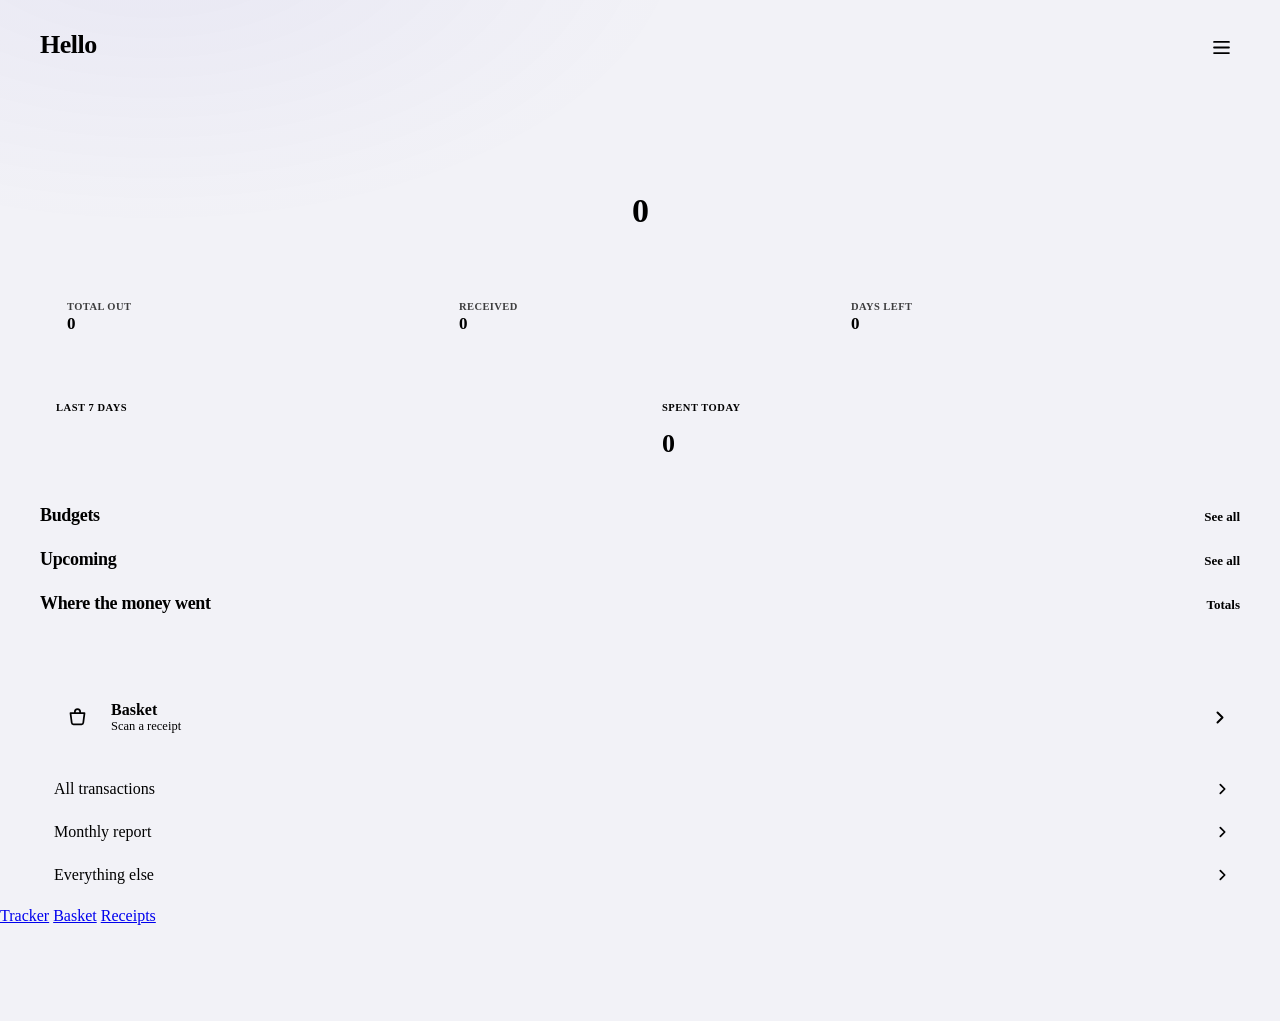
==== app/src/main/assets/index.html @ b27ae9b3 "Cash you were given, and a receipt's cash run that follows it "Cash I was given" on the Cash page: m" ====
<!doctype html>
<html lang="en" data-theme="dark">
<head>
<meta charset="utf-8">
<meta name="viewport" content="width=device-width, initial-scale=1">
<title>Budget Tracker</title>
<link rel="manifest" href="manifest.webmanifest">
<meta name="theme-color" content="#000000">
<meta name="mobile-web-app-capable" content="yes">
<link rel="apple-touch-icon" href="icons/icon-192.png">
<script>
  // Before anything paints: the stored theme and look, and a matching page
  // colour. Both, because minted's ground is mint rather than grey, and a
  // strip of the wrong one across the top is exactly what this prevents.
  try {
    var m = localStorage.getItem('budget-theme');
    if (m !== 'light' && m !== 'dark') {
      m = matchMedia('(prefers-color-scheme: dark)').matches ? 'dark' : 'light';
    }
    var k = localStorage.getItem('budget-look') === 'minted' ? 'minted' : '';
    document.documentElement.setAttribute('data-theme', m);
    if (k) document.documentElement.setAttribute('data-look', k);
    document.documentElement.style.background =
      k ? (m === 'dark' ? '#07130d' : '#e4f2e6') : (m === 'dark' ? '#000' : '#f2f2f7');
  } catch (e) {}
</script>
<link rel="stylesheet" href="css/theme.css">
<link rel="stylesheet" href="css/styles.css">
<script src="js/decal.js" defer></script>
</head>
<body>

<main>
  <section class="view" data-view="home">
    <div class="hello">
      <div>
        <p class="today" id="home-today"></p>
        <h1 id="home-greet">Hello</h1>
      </div>
      <button id="btn-menu" class="ghost themebtn" aria-haspopup="true" aria-expanded="false"
              aria-controls="menu" title="Settings and setup">
        <svg width="17" height="13" viewBox="0 0 18 14" fill="none" stroke="currentColor"
             stroke-width="2" stroke-linecap="round" aria-hidden="true">
          <path d="M1 1h16M1 7h16M1 13h16"/>
        </svg>
      </button>
    </div>

    <div id="menu-scrim" class="scrim" hidden></div>
    <nav id="menu" class="menu" hidden aria-label="Settings and setup">
      <button id="btn-theme" class="menurow" type="button">
        <span id="theme-label">Dark appearance</span>
        <span id="theme-icon" class="menu-icon">&#9680;</span>
      </button>
      <button id="btn-look" class="menurow" type="button">
        <span id="look-label">Minted look</span>
        <span class="menu-icon">&#9679;</span>
      </button>
      <hr>
      <button class="menurow" type="button" data-go="intake">Add transactions<svg class="navrow-go" width="7" height="12" viewBox="0 0 8 13" fill="none" stroke="currentColor" stroke-width="2" stroke-linecap="round" stroke-linejoin="round" aria-hidden="true"><path d="M1.5 1.5L6.5 6.5L1.5 11.5"/></svg></button>
      <button class="menurow" type="button" data-go="cats">Categories<svg class="navrow-go" width="7" height="12" viewBox="0 0 8 13" fill="none" stroke="currentColor" stroke-width="2" stroke-linecap="round" stroke-linejoin="round" aria-hidden="true"><path d="M1.5 1.5L6.5 6.5L1.5 11.5"/></svg></button>
      <button class="menurow" type="button" data-go="people">People &amp; name rules<svg class="navrow-go" width="7" height="12" viewBox="0 0 8 13" fill="none" stroke="currentColor" stroke-width="2" stroke-linecap="round" stroke-linejoin="round" aria-hidden="true"><path d="M1.5 1.5L6.5 6.5L1.5 11.5"/></svg></button>
      <button class="menurow" type="button" data-go="budget">Budget<svg class="navrow-go" width="7" height="12" viewBox="0 0 8 13" fill="none" stroke="currentColor" stroke-width="2" stroke-linecap="round" stroke-linejoin="round" aria-hidden="true"><path d="M1.5 1.5L6.5 6.5L1.5 11.5"/></svg></button>
      <button class="menurow" type="button" data-go="settings">Who you are<svg class="navrow-go" width="7" height="12" viewBox="0 0 8 13" fill="none" stroke="currentColor" stroke-width="2" stroke-linecap="round" stroke-linejoin="round" aria-hidden="true"><path d="M1.5 1.5L6.5 6.5L1.5 11.5"/></svg></button>
      <button class="menurow" type="button" data-go="data">Data &amp; sync<svg class="navrow-go" width="7" height="12" viewBox="0 0 8 13" fill="none" stroke="currentColor" stroke-width="2" stroke-linecap="round" stroke-linejoin="round" aria-hidden="true"><path d="M1.5 1.5L6.5 6.5L1.5 11.5"/></svg></button>
      <hr>
      <div id="update-box" class="menu-update" hidden>
        <p class="hint" id="update-msg"></p>
        <button id="btn-update" class="ghost">Check for updates</button>
        <button id="btn-install" class="primary" hidden>Install it</button>
      </div>
      <p class="menu-ver" id="menu-version"></p>
    </nav>

    <!-- Filled only when the app is holding transactions it is not reading. A
         screen of honest zeros is indistinguishable from a broken one. -->
    <div id="window-warning" class="warnbar"></div>

    <!-- Minted leads with what you HAVE. The budget is a target; this is a
         fact, and it was four scrolls down in a rail before. -->
    <section class="bal-top" id="bal-top" hidden></section>

    <!-- The one figure the app exists to answer, with what it is measured against
         underneath it. The arc is the same number again for people who read a
         shape faster than a total. -->
    <section class="gauge-card">
      <!-- Two ways of drawing the same cycle. The standard look puts the share
           spent on an arc; minted puts the category split on a ring with the
           same figure in the middle of it. One is shown at a time. -->
      <div class="gauge">
        <div class="gauge-ring" id="hero-ring"></div>
        <svg class="gauge-arc" viewBox="0 0 220 128" aria-hidden="true">
          <path class="gauge-track" d="M20 118 A 90 90 0 1 1 200 118" />
          <path class="gauge-fill" id="gauge-fill" d="M20 118 A 90 90 0 1 1 200 118" />
        </svg>
        <div class="gauge-mid">
          <b class="gauge-big" id="hero-left">0</b>
          <span class="gauge-of" id="hero-sub"></span>
        </div>
      </div>
      <!-- Minted only: the biggest slices said again in words, because a ring
           answers "how much of it" and a card answers "how much". -->
      <div class="hero-cats" id="hero-cats"></div>
      <p class="gauge-state" id="hero-state"></p>
      <div class="chips">
        <div class="chip chip-out"><span>Total out</span><b id="chip-spent">0</b></div>
        <div class="chip chip-in"><span>Received</span><b id="chip-in">0</b></div>
        <div class="chip chip-day"><span id="chip-days-label">Days left</span><b id="chip-days">0</b></div>
      </div>
      <p class="gauge-cycle" id="hero-cycle"></p>
      <div class="hero-bar" hidden><i id="hero-fill"></i></div>
    </section>

    <!-- What this month needs from you before its figures mean much: rows
         nobody has sorted, and a category so vague it is hiding a fifth of
         the money. Empty, it is not there. -->
    <section class="attend" id="home-attend" hidden></section>

    <section class="balances" id="balances"></section>

    <div class="duo">
      <div class="card duo-card">
        <h3>Last 7 days</h3>
        <div class="spark" id="spark7"></div>
      </div>
      <div class="card duo-card">
        <h3>Spent today</h3>
        <b class="duo-big" id="spent-today">0</b>
        <span class="hint" id="spent-today-note"></span>
      </div>
    </div>


    <section class="section" id="home-budgets-sec">
      <div class="section-head"><h2>Budgets</h2>
        <button class="link" type="button" data-go="budget">See all</button></div>
      <div id="home-budgets"></div>
    </section>

    <section class="section" id="home-upcoming-sec">
      <div class="section-head"><h2>Upcoming</h2>
        <button class="link" type="button" data-go="recurring">See all</button></div>
      <div id="home-upcoming"></div>
    </section>

    <section class="section">
      <div class="section-head"><h2>Where the money went</h2>
        <button class="link" type="button" data-go="totals">Totals</button></div>
      <div class="card">
        <div id="chart-ring" class="ring-card"></div>
        <p id="transfers-note" class="hint note"></p>
      </div>
    </section>

    <a class="basketrow" href="basket.html">
      <span class="bskt-icon" aria-hidden="true">
        <svg width="21" height="21" viewBox="0 0 24 24" fill="none" stroke="currentColor"
             stroke-width="2" stroke-linecap="round" stroke-linejoin="round">
          <path d="M4 7h16l-1.4 11a2 2 0 0 1-2 1.8H7.4a2 2 0 0 1-2-1.8z"/>
          <path d="M9 7V5.5a3 3 0 0 1 6 0V7"/>
        </svg>
      </span>
      <span class="bskt-text">
        <b>Basket</b>
        <em id="bskt-sub">Scan a receipt</em>
      </span>
      <span class="bskt-total num" id="bskt-total"></span>
      <svg class="bskt-go" width="8" height="13" viewBox="0 0 8 13" fill="none"
           stroke="currentColor" stroke-width="2" stroke-linecap="round"
           stroke-linejoin="round" aria-hidden="true"><path d="M1.5 1.5L6.5 6.5L1.5 11.5"/></svg>
    </a>

    <section class="rowgroup">
      <button class="navrow" type="button" data-go="txns"><span class="navrow-t">All transactions</span><span id="txn-badge" class="badge"></span><svg class="navrow-go" width="7" height="12" viewBox="0 0 8 13" fill="none" stroke="currentColor" stroke-width="2" stroke-linecap="round" stroke-linejoin="round" aria-hidden="true"><path d="M1.5 1.5L6.5 6.5L1.5 11.5"/></svg></button>
      <button class="navrow" type="button" data-go="month" id="month-card"><span class="navrow-t">Monthly report</span><span id="month-badge" class="badge"></span><svg class="navrow-go" width="7" height="12" viewBox="0 0 8 13" fill="none" stroke="currentColor" stroke-width="2" stroke-linecap="round" stroke-linejoin="round" aria-hidden="true"><path d="M1.5 1.5L6.5 6.5L1.5 11.5"/></svg></button>
      <button class="navrow" type="button" data-go="more"><span class="navrow-t">Everything else</span><svg class="navrow-go" width="7" height="12" viewBox="0 0 8 13" fill="none" stroke="currentColor" stroke-width="2" stroke-linecap="round" stroke-linejoin="round" aria-hidden="true"><path d="M1.5 1.5L6.5 6.5L1.5 11.5"/></svg></button>
    </section>
  </section>

  <section class="view" data-view="more" hidden>
    <header class="viewbar">
      <button class="back" type="button" aria-label="Back">
        <svg width="9" height="15" viewBox="0 0 8 13" fill="none" stroke="currentColor"
             stroke-width="2" stroke-linecap="round" stroke-linejoin="round"
             aria-hidden="true"><path d="M6.5 1.5L1.5 6.5L6.5 11.5"/></svg>
      </button>
      <h1>Everything else</h1>
    </header>
    <section class="rowgroup">
      <h3>Needs you</h3>
      <button class="navrow" type="button" data-go="triage" id="triage-card"><span class="navrow-t">Needs categorising</span><span id="triage-badge" class="badge"></span><svg class="navrow-go" width="7" height="12" viewBox="0 0 8 13" fill="none" stroke="currentColor" stroke-width="2" stroke-linecap="round" stroke-linejoin="round" aria-hidden="true"><path d="M1.5 1.5L6.5 6.5L1.5 11.5"/></svg></button>
      <button class="navrow" type="button" data-go="recon" id="recon-card"><span class="navrow-t">Account check</span><span id="recon-badge" class="badge"></span><svg class="navrow-go" width="7" height="12" viewBox="0 0 8 13" fill="none" stroke="currentColor" stroke-width="2" stroke-linecap="round" stroke-linejoin="round" aria-hidden="true"><path d="M1.5 1.5L6.5 6.5L1.5 11.5"/></svg></button>
    </section>
    <section class="rowgroup">
      <h3>This month</h3>
      <button class="navrow" type="button" data-go="month" id="month-card"><span class="navrow-t">Monthly report</span><span id="month-badge" class="badge"></span><svg class="navrow-go" width="7" height="12" viewBox="0 0 8 13" fill="none" stroke="currentColor" stroke-width="2" stroke-linecap="round" stroke-linejoin="round" aria-hidden="true"><path d="M1.5 1.5L6.5 6.5L1.5 11.5"/></svg></button>
      <button class="navrow" type="button" data-go="budget" id="budget-card"><span class="navrow-t">Budget</span><span id="budget-badge" class="badge"></span><svg class="navrow-go" width="7" height="12" viewBox="0 0 8 13" fill="none" stroke="currentColor" stroke-width="2" stroke-linecap="round" stroke-linejoin="round" aria-hidden="true"><path d="M1.5 1.5L6.5 6.5L1.5 11.5"/></svg></button>
      <button class="navrow" type="button" data-go="track" id="track-card"><span class="navrow-t">Track a budget line</span><span id="track-badge" class="badge"></span><svg class="navrow-go" width="7" height="12" viewBox="0 0 8 13" fill="none" stroke="currentColor" stroke-width="2" stroke-linecap="round" stroke-linejoin="round" aria-hidden="true"><path d="M1.5 1.5L6.5 6.5L1.5 11.5"/></svg></button>
    </section>
    <section class="rowgroup">
      <h3>Money</h3>
      <button class="navrow" type="button" data-go="cash"><span class="navrow-t">Cash</span><svg class="navrow-go" width="7" height="12" viewBox="0 0 8 13" fill="none" stroke="currentColor" stroke-width="2" stroke-linecap="round" stroke-linejoin="round" aria-hidden="true"><path d="M1.5 1.5L6.5 6.5L1.5 11.5"/></svg></button>
      <button class="navrow" type="button" data-go="debts" id="debts-card"><span class="navrow-t">What I owe</span><span id="debts-badge" class="badge"></span><svg class="navrow-go" width="7" height="12" viewBox="0 0 8 13" fill="none" stroke="currentColor" stroke-width="2" stroke-linecap="round" stroke-linejoin="round" aria-hidden="true"><path d="M1.5 1.5L6.5 6.5L1.5 11.5"/></svg></button>
      <button class="navrow" type="button" data-go="fuliza" id="fuliza-card"><span class="navrow-t">Fuliza &amp; borrowing</span><span id="fuliza-badge" class="badge"></span><svg class="navrow-go" width="7" height="12" viewBox="0 0 8 13" fill="none" stroke="currentColor" stroke-width="2" stroke-linecap="round" stroke-linejoin="round" aria-hidden="true"><path d="M1.5 1.5L6.5 6.5L1.5 11.5"/></svg></button>
      <button class="navrow" type="button" data-go="balance" id="balance-card"><span class="navrow-t">Balance over time</span><span id="balance-badge" class="badge"></span><svg class="navrow-go" width="7" height="12" viewBox="0 0 8 13" fill="none" stroke="currentColor" stroke-width="2" stroke-linecap="round" stroke-linejoin="round" aria-hidden="true"><path d="M1.5 1.5L6.5 6.5L1.5 11.5"/></svg></button>
      <button class="navrow" type="button" data-go="recurring" id="recurring-card"><span class="navrow-t">Recurring payments</span><span id="recurring-badge" class="badge"></span><svg class="navrow-go" width="7" height="12" viewBox="0 0 8 13" fill="none" stroke="currentColor" stroke-width="2" stroke-linecap="round" stroke-linejoin="round" aria-hidden="true"><path d="M1.5 1.5L6.5 6.5L1.5 11.5"/></svg></button>
      <button class="navrow" type="button" data-go="refunds" id="refunds-card"><span class="navrow-t">Refunds</span><span id="refunds-badge" class="badge"></span><svg class="navrow-go" width="7" height="12" viewBox="0 0 8 13" fill="none" stroke="currentColor" stroke-width="2" stroke-linecap="round" stroke-linejoin="round" aria-hidden="true"><path d="M1.5 1.5L6.5 6.5L1.5 11.5"/></svg></button>
      <button class="navrow" type="button" data-go="merchants"><span class="navrow-t">Biggest merchants</span><svg class="navrow-go" width="7" height="12" viewBox="0 0 8 13" fill="none" stroke="currentColor" stroke-width="2" stroke-linecap="round" stroke-linejoin="round" aria-hidden="true"><path d="M1.5 1.5L6.5 6.5L1.5 11.5"/></svg></button>
    </section>
    <section class="rowgroup">
      <h3>Records</h3>
      <button class="navrow" type="button" data-go="txns"><span class="navrow-t">All transactions</span><span id="txn-badge" class="badge"></span><svg class="navrow-go" width="7" height="12" viewBox="0 0 8 13" fill="none" stroke="currentColor" stroke-width="2" stroke-linecap="round" stroke-linejoin="round" aria-hidden="true"><path d="M1.5 1.5L6.5 6.5L1.5 11.5"/></svg></button>
      <button class="navrow" type="button" data-go="basket" id="basket-card"><span class="navrow-t">Shopping receipts</span><span id="basket-badge" class="badge"></span><svg class="navrow-go" width="7" height="12" viewBox="0 0 8 13" fill="none" stroke="currentColor" stroke-width="2" stroke-linecap="round" stroke-linejoin="round" aria-hidden="true"><path d="M1.5 1.5L6.5 6.5L1.5 11.5"/></svg></button>
    </section>
    <section class="rowgroup">
      <h3>Set up</h3>
      <button class="navrow" type="button" data-go="intake"><span class="navrow-t">Add transactions</span><svg class="navrow-go" width="7" height="12" viewBox="0 0 8 13" fill="none" stroke="currentColor" stroke-width="2" stroke-linecap="round" stroke-linejoin="round" aria-hidden="true"><path d="M1.5 1.5L6.5 6.5L1.5 11.5"/></svg></button>
      <button class="navrow" type="button" data-go="people"><span class="navrow-t">People &amp; name rules</span><span id="people-badge" class="badge"></span><svg class="navrow-go" width="7" height="12" viewBox="0 0 8 13" fill="none" stroke="currentColor" stroke-width="2" stroke-linecap="round" stroke-linejoin="round" aria-hidden="true"><path d="M1.5 1.5L6.5 6.5L1.5 11.5"/></svg></button>
      <button class="navrow" type="button" data-go="cats"><span class="navrow-t">Categories</span><svg class="navrow-go" width="7" height="12" viewBox="0 0 8 13" fill="none" stroke="currentColor" stroke-width="2" stroke-linecap="round" stroke-linejoin="round" aria-hidden="true"><path d="M1.5 1.5L6.5 6.5L1.5 11.5"/></svg></button>
      <button class="navrow" type="button" data-go="settings" id="settings-card"><span class="navrow-t">Who you are</span><span id="settings-badge" class="badge"></span><svg class="navrow-go" width="7" height="12" viewBox="0 0 8 13" fill="none" stroke="currentColor" stroke-width="2" stroke-linecap="round" stroke-linejoin="round" aria-hidden="true"><path d="M1.5 1.5L6.5 6.5L1.5 11.5"/></svg></button>
      <button class="navrow" type="button" data-go="data"><span class="navrow-t">Data &amp; sync</span><span id="data-badge" class="badge"></span><svg class="navrow-go" width="7" height="12" viewBox="0 0 8 13" fill="none" stroke="currentColor" stroke-width="2" stroke-linecap="round" stroke-linejoin="round" aria-hidden="true"><path d="M1.5 1.5L6.5 6.5L1.5 11.5"/></svg></button>
    </section>
  </section>

  <section class="view" data-view="totals" hidden>
    <header class="viewbar">
      <button class="back" type="button" aria-label="Back">
        <svg width="9" height="15" viewBox="0 0 8 13" fill="none" stroke="currentColor"
             stroke-width="2" stroke-linecap="round" stroke-linejoin="round"
             aria-hidden="true"><path d="M6.5 1.5L1.5 6.5L6.5 11.5"/></svg>
      </button>
      <h1>Totals</h1>
    </header>
    <div class="rangerow">
      <label class="hint" for="range">Showing</label>
      <select id="range" aria-label="Time range">
        <option value="all">Everything the app is reading</option>
        <option value="7">Last 7 days</option>
        <option value="30">Last 30 days</option>
        <option value="90">Last 90 days</option>
      </select>
    </div>
    <section class="kpis">
      <div class="kpi lead">
        <span class="kpi-label">Spent</span>
        <span class="kpi-value" id="kpi-spend">0</span>
        <span class="kpi-note">goods, services &amp; fees</span>
      </div>
      <div class="kpi">
        <span class="kpi-label">Received</span>
        <span class="kpi-value" id="kpi-income">0</span>
      </div>
      <div class="kpi">
        <span class="kpi-label">Net</span>
        <span class="kpi-value" id="kpi-net">0</span>
        <span class="kpi-note">received &minus; spent</span>
      </div>
      <div class="kpi">
        <span class="kpi-label">M-PESA fees</span>
        <span class="kpi-value" id="kpi-fees">0</span>
      </div>
      <div class="kpi">
        <span class="kpi-label">Moved / repaid</span>
        <span class="kpi-value" id="kpi-transfers">0</span>
        <span class="kpi-note">not counted as spending</span>
      </div>
      <div class="kpi">
        <span class="kpi-label">Transactions</span>
        <span class="kpi-value" id="kpi-count">0</span>
      </div>
    </section>
    <div class="card">
      <h2>Every category</h2>
      <div id="chart-categories" class="bars" role="list"></div>
    </div>
    <div class="card">
      <h2>Spending over time</h2>
      <div id="chart-trend" class="trend"></div>
    </div>
  </section>

  <section class="view" data-view="triage" hidden>
    <header class="viewbar">
      <button class="back" type="button" aria-label="Back">
        <svg width="9" height="15" viewBox="0 0 8 13" fill="none" stroke="currentColor"
             stroke-width="2" stroke-linecap="round" stroke-linejoin="round"
             aria-hidden="true"><path d="M6.5 1.5L1.5 6.5L6.5 11.5"/></svg>
      </button>
      <h1>Needs categorising</h1>
    </header>
    <div class="card">
<p class="hint">Nothing is guessed here — these are names the app has no rule for, biggest first. Pick a category and it becomes a permanent rule for that name, applied to every past and future transaction. Work down from the top; the first few are usually most of the money.</p>
    <div id="triage"></div>
    </div>
  </section>

  <section class="view" data-view="recon" hidden>
    <header class="viewbar">
      <button class="back" type="button" aria-label="Back">
        <svg width="9" height="15" viewBox="0 0 8 13" fill="none" stroke="currentColor"
             stroke-width="2" stroke-linecap="round" stroke-linejoin="round"
             aria-hidden="true"><path d="M6.5 1.5L1.5 6.5L6.5 11.5"/></svg>
      </button>
      <h1>Account check — is the same money counted twice?</h1>
    </header>
    <div class="card">
<p class="hint">Money moving between your bank and M-PESA appears in both statements. Each pair below was matched, so it is counted once, not twice.</p>
    <div id="recon"></div>
    </div>
  </section>

  <section class="view" data-view="month" hidden>
    <header class="viewbar">
      <button class="back" type="button" aria-label="Back">
        <svg width="9" height="15" viewBox="0 0 8 13" fill="none" stroke="currentColor"
             stroke-width="2" stroke-linecap="round" stroke-linejoin="round"
             aria-hidden="true"><path d="M6.5 1.5L1.5 6.5L6.5 11.5"/></svg>
      </button>
      <h1>Monthly report</h1>
    </header>
    <div class="card">
<div class="month-pick">
      <label class="hint" for="month-sel">Month</label>
      <select id="month-sel" aria-label="Month to report on"></select>
      <span id="month-vs" class="hint"></span>
    </div>
    <div id="month-report"></div>
    <div class="row"><button id="btn-export-month" class="ghost">Export this month (CSV)</button><button id="btn-print" class="ghost">Printable report</button></div>
    </div>
  </section>

  <section class="view" data-view="budget" hidden>
    <header class="viewbar">
      <button class="back" type="button" aria-label="Back">
        <svg width="9" height="15" viewBox="0 0 8 13" fill="none" stroke="currentColor"
             stroke-width="2" stroke-linecap="round" stroke-linejoin="round"
             aria-hidden="true"><path d="M6.5 1.5L1.5 6.5L6.5 11.5"/></svg>
      </button>
      <h1>Budget</h1>
    </header>
    <div class="card">
<p class="hint">From your wealth tracker, against the month selected above. Edit any figure. Categories a budget doesn't claim are counted separately — a budget you meet by not knowing where money went isn't worth much.</p>
    <div id="budget"></div>
    </div>
  </section>

  <section class="view" data-view="track" hidden>
    <header class="viewbar">
      <button class="back" type="button" aria-label="Back">
        <svg width="9" height="15" viewBox="0 0 8 13" fill="none" stroke="currentColor"
             stroke-width="2" stroke-linecap="round" stroke-linejoin="round"
             aria-hidden="true"><path d="M6.5 1.5L1.5 6.5L6.5 11.5"/></svg>
      </button>
      <h1>Track a budget line</h1>
    </header>
    <div class="card">
<p class="hint">One line, every month — so you can see whether groceries are creeping up rather than only how last month compared with the one before. Counts the same way the budget does: splits land on each category, and a payment you assigned to another month counts there.</p>
    <div class="month-pick">
      <label class="hint" for="track-sel">Show</label>
      <select id="track-sel" aria-label="Budget line or category to track"></select>
    </div>
    <div id="track"></div>
    </div>
  </section>

  <section class="view" data-view="debts" hidden>
    <header class="viewbar">
      <button class="back" type="button" aria-label="Back">
        <svg width="9" height="15" viewBox="0 0 8 13" fill="none" stroke="currentColor"
             stroke-width="2" stroke-linecap="round" stroke-linejoin="round"
             aria-hidden="true"><path d="M6.5 1.5L1.5 6.5L6.5 11.5"/></svg>
      </button>
      <h1>What I owe</h1>
    </header>
    <div class="card">
<p class="hint">Balances from your wealth tracker, kept current from the imported statements. <strong>Revolving</strong> lines (Zenka, M-Shwari, KCB) can go up as well as down — repaying isn't the same as clearing. Items nothing can match are marked; record those payments by hand.</p>
    <div id="debts"></div>
    </div>

    <div class="card">
      <h2>What repaying has cost</h2>
      <p class="hint">Loan money is a transfer, not spending — so none of this is in the figure on
        the home screen. It is still the money going out, and this is where to see it.</p>
      <div id="loan-activity"></div>
    </div>
  </section>

  <section class="view" data-view="fuliza" hidden>
    <header class="viewbar">
      <button class="back" type="button" aria-label="Back">
        <svg width="9" height="15" viewBox="0 0 8 13" fill="none" stroke="currentColor"
             stroke-width="2" stroke-linecap="round" stroke-linejoin="round"
             aria-hidden="true"><path d="M6.5 1.5L1.5 6.5L6.5 11.5"/></svg>
      </button>
      <h1>Fuliza &amp; borrowing</h1>
    </header>
    <div class="card">
<div id="fuliza"></div>
    </div>
  </section>

  <section class="view" data-view="balance" hidden>
    <header class="viewbar">
      <button class="back" type="button" aria-label="Back">
        <svg width="9" height="15" viewBox="0 0 8 13" fill="none" stroke="currentColor"
             stroke-width="2" stroke-linecap="round" stroke-linejoin="round"
             aria-hidden="true"><path d="M6.5 1.5L1.5 6.5L6.5 11.5"/></svg>
      </button>
      <h1>Balance over time</h1>
    </header>
    <div class="card">
<div class="month-pick">
      <select id="bal-acct" aria-label="Account"></select>
      <span class="hint">Closing balance each day, straight from the statements.</span>
    </div>
    <div id="chart-balance" class="trend"></div>
    </div>
  </section>

  <section class="view" data-view="recurring" hidden>
    <header class="viewbar">
      <button class="back" type="button" aria-label="Back">
        <svg width="9" height="15" viewBox="0 0 8 13" fill="none" stroke="currentColor"
             stroke-width="2" stroke-linecap="round" stroke-linejoin="round"
             aria-hidden="true"><path d="M6.5 1.5L1.5 6.5L6.5 11.5"/></svg>
      </button>
      <h1>Recurring payments</h1>
    </header>
    <div class="card">
<p class="hint">Payments that repeat on a schedule — what you're committed to before deciding anything. Also where forgotten spending hides.</p>
    <div id="recurring"></div>
    </div>
  </section>

  <section class="view" data-view="refunds" hidden>
    <header class="viewbar">
      <button class="back" type="button" aria-label="Back">
        <svg width="9" height="15" viewBox="0 0 8 13" fill="none" stroke="currentColor"
             stroke-width="2" stroke-linecap="round" stroke-linejoin="round"
             aria-hidden="true"><path d="M6.5 1.5L1.5 6.5L6.5 11.5"/></svg>
      </button>
      <h1>Refunds</h1>
    </header>
    <div class="card">
<p class="hint">Money coming back. Point a refund at the payment it repays and it reduces <em>that</em> cost instead of counting as income — 3,000 paid and 2,500 returned cost you 500, and that's the only figure that's true.</p>
    <div id="refunds"></div>
    </div>
  </section>

  <section class="view" data-view="merchants" hidden>
    <header class="viewbar">
      <button class="back" type="button" aria-label="Back">
        <svg width="9" height="15" viewBox="0 0 8 13" fill="none" stroke="currentColor"
             stroke-width="2" stroke-linecap="round" stroke-linejoin="round"
             aria-hidden="true"><path d="M6.5 1.5L1.5 6.5L6.5 11.5"/></svg>
      </button>
      <h1>Biggest merchants</h1>
    </header>
    <div class="card">
<div id="table-merchants"></div>
    </div>
  </section>

  <!-- Cash. The money that leaves the wallet and stops being traceable, which
       until now was a single lump per withdrawal with nothing said about it. -->
  <!-- One searchable list for every category dropdown. A phone's own picker is
       thirty rows of scrolling with no way to type, on the control used most. -->
  <div id="catpick" class="modal-overlay" hidden>
    <div class="modal catpick" role="dialog" aria-modal="true" aria-label="Choose a category">
      <input type="search" id="catpick-search" class="pick-search" placeholder="Type to find a category…"
             autocomplete="off" aria-label="Search categories">
      <div class="pick-list" id="catpick-list"></div>
      <button type="button" class="ghost pick-close" id="catpick-close">Close</button>
    </div>
  </div>

  <section class="view" data-view="cash" hidden>
    <header class="viewbar">
      <button class="back" type="button" aria-label="Back">
        <svg width="9" height="15" viewBox="0 0 8 13" fill="none" stroke="currentColor"
             stroke-width="2" stroke-linecap="round" stroke-linejoin="round"
             aria-hidden="true"><path d="M6.5 1.5L1.5 6.5L6.5 11.5"/></svg>
      </button>
      <h1>Cash</h1>
    </header>

    <section class="card cash-hero">
      <p class="cash-lede">Should be in your pocket</p>
      <p class="cash-big" id="cash-pocket">0</p>
      <p class="cash-since" id="cash-since"></p>
    </section>

    <div class="cash-acts">
      <button class="primary" type="button" id="btn-cash-add">Add spending</button>
      <button class="ghost" type="button" id="btn-cash-count">Count it</button>
    </div>
    <button class="link cash-given-link" type="button" id="btn-cash-given">+ Cash I was given</button>

    <!-- Cash that came into your hand without leaving an account: a gift,
         change, a refund in notes. It joins the pocket like a withdrawal, so
         a receipt paid out of it is covered instead of counting toward
         nothing. Not income - nothing here touches a total. -->
    <section class="card" id="cash-given" hidden>
      <h3>Cash you were given</h3>
      <p class="hint">Money that reached your hand without leaving any account the app reads.
        It goes into the pocket from the day you got it, and nowhere else.</p>
      <div class="cash-countrow">
        <input type="number" id="cash-given-amt" inputmode="numeric" min="0" step="1" placeholder="0">
        <input type="date" id="cash-given-date" aria-label="Date">
      </div>
      <div class="cash-countrow">
        <input type="text" id="cash-given-note" placeholder="from whom, or what for" autocomplete="off">
        <button class="primary" type="button" id="btn-cash-given-save">Save</button>
      </div>
    </section>
    <div id="cash-gifts"></div>

    <section class="card" id="cash-count" hidden>
      <h3>How much is actually there?</h3>
      <p class="hint">Count your wallet. Anything missing was spent in cash without
        being recorded, so it goes down as spending you have not named. Anything extra
        is cash from somewhere this app never saw.</p>
      <div class="cash-countrow">
        <input type="number" id="cash-counted" inputmode="numeric" min="0" step="1" placeholder="0">
        <button class="primary" type="button" id="btn-cash-counted">Save</button>
      </div>
      <p class="hint" id="cash-count-says"></p>
    </section>

    <p class="hint" id="cash-lapsed" hidden></p>
    <p class="hint" id="cash-unmatched" hidden></p>

    <h3 class="cash-sec">What the cash went on</h3>
    <div id="cash-runs"></div>
  </section>

  <!-- The pad. Amount first, then tap what it was: four taps for 100 of kale,
       and it stays open for the next one. A market run is one sitting. -->
  <section class="view" data-view="pad" hidden>
    <header class="viewbar">
      <button class="back" type="button" aria-label="Back">
        <svg width="9" height="15" viewBox="0 0 8 13" fill="none" stroke="currentColor"
             stroke-width="2" stroke-linecap="round" stroke-linejoin="round"
             aria-hidden="true"><path d="M6.5 1.5L1.5 6.5L6.5 11.5"/></svg>
      </button>
      <h1 id="pad-title">Cash spending</h1>
    </header>

    <div class="padwrap">
      <div class="padlist" id="pad-list"></div>

      <div class="padfoot">
        <div class="padrow">
          <select id="pad-cat" aria-label="Category"></select>
          <input type="date" id="pad-date" aria-label="Date">
        </div>

        <div class="padamt"><span>KSh</span><b id="pad-amount">0</b></div>

        <div class="padchips" id="pad-chips"></div>

        <div class="padrow">
          <input type="text" id="pad-name" placeholder="or type what it was" autocomplete="off">
          <button class="ghost" type="button" id="pad-add">Add</button>
        </div>

        <div class="padkeys" id="pad-keys">
          <button type="button" data-k="1">1</button>
          <button type="button" data-k="2">2</button>
          <button type="button" data-k="3">3</button>
          <button type="button" data-k="4">4</button>
          <button type="button" data-k="5">5</button>
          <button type="button" data-k="6">6</button>
          <button type="button" data-k="7">7</button>
          <button type="button" data-k="8">8</button>
          <button type="button" data-k="9">9</button>
          <button type="button" data-k="del">&#9003;</button>
          <button type="button" data-k="0">0</button>
          <button type="button" data-k="00">00</button>
        </div>

        <button class="primary padsave" type="button" id="pad-save">Done</button>
      </div>
    </div>
  </section>

  <section class="view" data-view="txns" hidden>
    <header class="viewbar">
      <button class="back" type="button" aria-label="Back">
        <svg width="9" height="15" viewBox="0 0 8 13" fill="none" stroke="currentColor"
             stroke-width="2" stroke-linecap="round" stroke-linejoin="round"
             aria-hidden="true"><path d="M6.5 1.5L1.5 6.5L6.5 11.5"/></svg>
      </button>
      <h1>All transactions</h1>
    </header>
    <div class="card">
<p class="hint">Change a category and the app remembers that merchant from then on. Click a column heading to sort.</p>
    <div class="filters">
      <input id="search" type="search" placeholder="Search name, merchant or receipt…" aria-label="Search transactions">
      <select id="cat-filter" aria-label="Filter by category"><option value="all">All categories</option></select>
      <select id="dir-filter" aria-label="Filter by direction">
        <option value="all">In &amp; out</option>
        <option value="Out">Out only</option>
        <option value="In">In only</option>
      </select>
      <select id="acct-filter" aria-label="Filter by account"><option value="all">All accounts</option></select>
      <span id="filter-count" class="hint"></span>
    </div>
    <div id="txn-nudge" class="nudge" hidden></div>
    <div id="drill-chip" class="drill-chip" hidden></div>
    <div id="table-txns" class="scroll"></div>
    </div>
  </section>

  <section class="view" data-view="basket" hidden>
    <header class="viewbar">
      <button class="back" type="button" aria-label="Back">
        <svg width="9" height="15" viewBox="0 0 8 13" fill="none" stroke="currentColor"
             stroke-width="2" stroke-linecap="round" stroke-linejoin="round"
             aria-hidden="true"><path d="M6.5 1.5L1.5 6.5L6.5 11.5"/></svg>
      </button>
      <h1>Shopping receipts</h1>
    </header>
    <div class="card">
<p class="hint">A statement line says what went to the supermarket. It cannot say what that bought. Receipts scanned in <a href="basket.html">Basket</a> appear here by themselves, each matched to the payment that settled it &mdash; so a grocery total becomes a list you can search. The box below is for a list copied from another device.</p>
    <textarea id="basket-paste" rows="2" placeholder="Paste from Basket Budget here"></textarea>
    <div class="row">
      <button id="basket-import" type="button">Import receipts</button>
      <span id="basket-note" class="hint"></span>
    </div>
    <label class="hint" for="basket-search">What have I paid for this?</label>
    <input id="basket-search" type="search" placeholder="e.g. flour, milk, soap">
    <div id="basket-search-out"></div>
    <div id="basket"></div>
    </div>
  </section>

  <section class="view" data-view="intake" hidden>
    <header class="viewbar">
      <button class="back" type="button" aria-label="Back">
        <svg width="9" height="15" viewBox="0 0 8 13" fill="none" stroke="currentColor"
             stroke-width="2" stroke-linecap="round" stroke-linejoin="round"
             aria-hidden="true"><path d="M6.5 1.5L1.5 6.5L6.5 11.5"/></svg>
      </button>
      <h1>Add transactions</h1>
    </header>
    <div class="card">
<div class="intake">
    <div class="intake-col" id="sms-col" hidden>
      <h3>Read this phone's messages</h3>
      <p class="hint">M-PESA's own messages, straight from the inbox &mdash; no statement, no
        copying. The text is read on the phone and stored here; nothing is sent anywhere.</p>
      <div class="row">
        <button id="btn-sms" class="primary">Read new messages</button>
        <button id="btn-sms-all" class="ghost">Read everything</button>
      </div>
      <span id="sms-note" class="hint"></span>
    </div>

    <div class="intake-col">
      <h3>Paste M-PESA messages</h3>
      <p class="hint">One or many, run together is fine. Duplicates are ignored automatically.</p>
      <textarea id="sms-input" rows="4" placeholder="UFT8N9M0TA Confirmed. Ksh257.00 sent to MOJA EXPRESSWAY CO. LTD for account TCSYHGZ5Z7GXMGT9 on 29/6/26 at 3:35 PM. New M-PESA balance is Ksh6,333.46. Transaction cost, Ksh5.00."></textarea>
      <button id="btn-add" class="primary">Add transactions</button>
      <span class="hint kbd">or Ctrl+Enter</span>
    </div>

    <div class="intake-col">
      <h3>Import a statement</h3>
      <p class="hint">M-PESA or bank — the format is detected automatically. Each has its own password, and it stays in this page.</p>
      <input id="pdf-password" type="password" placeholder="Statement password" autocomplete="off">
      <label class="filebtn">
        <input id="pdf-file" type="file" accept="application/pdf" hidden>
        <span>Choose statement PDF…</span>
      </label>
    </div>
    </div>

    <!-- Here, not on the home screen: this is where every read, paste and
         import is started, and each of them says "see below". -->
    <div id="unparsed" class="unparsed"></div>
    </div>
  </section>

  <section class="view" data-view="people" hidden>
    <header class="viewbar">
      <button class="back" type="button" aria-label="Back">
        <svg width="9" height="15" viewBox="0 0 8 13" fill="none" stroke="currentColor"
             stroke-width="2" stroke-linecap="round" stroke-linejoin="round"
             aria-hidden="true"><path d="M6.5 1.5L1.5 6.5L6.5 11.5"/></svg>
      </button>
      <h1>People &amp; name rules</h1>
    </header>
    <div class="card">
<p class="hint">Type a name and pick where it belongs — every transaction containing that name follows, past and future. Use a surname or first name; M-PESA writes the same person's number differently in an SMS and a statement, but the name stays put. Tag someone <strong>Money Lent</strong> to see what they still owe you.</p>
      <div class="namerule-add">
        <input id="nr-name" type="text" placeholder="e.g. frank" aria-label="Name to match">
        <select id="nr-cat" aria-label="Category for this name"></select>
        <button id="nr-add" class="primary">Add rule</button>
      </div>
      <p id="nr-preview" class="hint"></p>
      <div id="nr-list"></div>
    </div>
  </section>

  <section class="view" data-view="cats" hidden>
    <header class="viewbar">
      <button class="back" type="button" aria-label="Back">
        <svg width="9" height="15" viewBox="0 0 8 13" fill="none" stroke="currentColor"
             stroke-width="2" stroke-linecap="round" stroke-linejoin="round"
             aria-hidden="true"><path d="M6.5 1.5L1.5 6.5L6.5 11.5"/></svg>
      </button>
      <h1>Categories</h1>
    </header>
    <div class="card">
<p class="hint">Add your own — Gas, Pets, School fees, whatever you track. They appear in every dropdown straight away.</p>
      <div class="namerule-add">
        <input id="cat-name" type="text" placeholder="e.g. Gas" aria-label="New category name">
        <select id="cat-class" aria-label="How it counts">
          <option value="spending">Counts as spending</option>
          <option value="transfer">Moved, not spent</option>
          <option value="income">Money in</option>
          <option value="fee">A fee</option>
        </select>
        <button id="cat-add" class="primary">Add</button>
      </div>
      <div id="cat-list"></div>
    </div>
  </section>

  <section class="view" data-view="settings" hidden>
    <header class="viewbar">
      <button class="back" type="button" aria-label="Back">
        <svg width="9" height="15" viewBox="0 0 8 13" fill="none" stroke="currentColor"
             stroke-width="2" stroke-linecap="round" stroke-linejoin="round"
             aria-hidden="true"><path d="M6.5 1.5L1.5 6.5L6.5 11.5"/></svg>
      </button>
      <h1>Settings — who you are</h1>
    </header>
    <div class="card">
<p class="hint">Your own numbers, kept in this browser and never in the app's code. The app needs them to tell a top-up to <em>your own</em> wallet apart from a payment to someone else — without them, money moving between your accounts gets counted twice.</p>
      <div class="set-grid">
        <label class="set-row">
          <span>What the app should call you</span>
          <input id="set-name" type="text" placeholder="your first name" autocomplete="off">
          <em class="hint">Only for the greeting on the home screen. Stays in this browser.</em>
        </label>
        <label class="set-row">
          <span>Your M-PESA number(s)</span>
          <input id="set-phones" type="text" placeholder="07xxxxxxxx" autocomplete="off">
          <em class="hint">Comma-separated. 07… or 2547… both fine.</em>
        </label>
        <label class="set-row">
          <span>Your bank account number(s)</span>
          <input id="set-accounts" type="text" placeholder="account numbers, comma-separated" autocomplete="off">
          <em class="hint">As they appear on your statements.</em>
        </label>
        <label class="set-row">
          <span>Small sends to people are groceries up to</span>
          <input id="set-limit" type="number" min="0" step="50">
          <em class="hint">Above this, unknown names are left for you to categorise.</em>
        </label>
      </div>

      <h3 class="debt-group">People you know</h3>
      <p class="hint">A full number here also names them in bank rows, which only ever show digits.</p>
      <div class="namerule-add">
        <input id="ppl-name" type="text" placeholder="Their name">
        <input id="ppl-num" type="text" placeholder="254…">
        <select id="ppl-cat" aria-label="Category"></select>
        <button id="ppl-add" class="primary">Add</button>
      </div>
      <div id="ppl-list"></div>
    </div>
  </section>

  <section class="view" data-view="data" hidden>
    <header class="viewbar">
      <button class="back" type="button" aria-label="Back">
        <svg width="9" height="15" viewBox="0 0 8 13" fill="none" stroke="currentColor"
             stroke-width="2" stroke-linecap="round" stroke-linejoin="round"
             aria-hidden="true"><path d="M6.5 1.5L1.5 6.5L6.5 11.5"/></svg>
      </button>
      <h1>Data &amp; sync</h1>
    </header>
    <div class="card">
<p class="hint">Everything lives in this browser's storage — this device only. Clearing browser data wipes it, so back up now and then.</p>

      <h3 class="debt-group">How far back to read</h3>
      <p class="hint">Nothing is deleted &mdash; every message stays on file. This is how much of it
        the screens load, and a phone re-reading four years of M-PESA every time a figure
        changes is what made the app slow. A fixed date stays where you put it; a rolling
        window walks forward and drops the far end as it goes.</p>
      <select id="set-window" aria-label="How far back to read">
        <option value="from:2026-06-01">Since June 2026, and everything after</option>
        <option value="3">A rolling 3 months</option>
        <option value="5">A rolling 5 months</option>
        <option value="12">A rolling 12 months</option>
        <option value="24">A rolling 2 years</option>
        <option value="0">Everything on file</option>
      </select>
      <p class="hint" id="window-note"></p>
      <p class="hint" id="date-census"></p>
      <div class="row" id="undated-row" hidden>
        <button id="btn-drop-undated" class="ghost">Remove the undated ones</button>
      </div>

      <h3 class="debt-group">Moving between phone and laptop</h3>
      <p class="hint">Send a backup from one device and restore it on the other. Everything is keyed by M-PESA receipt, so importing can't double-count and re-importing the same file does nothing. Do it both ways and both devices end up with everything.</p>
      <div class="row">
        <button id="btn-share" class="primary" hidden>Send backup…</button>
        <button id="btn-export" class="ghost">Download backup</button>
        <label class="filebtn small">
          <input id="import-file" type="file" accept="application/json" hidden>
          <span>Restore / merge a backup…</span>
        </label>
      </div>
      <p class="hint note">Transactions, rules and categories <strong>merge</strong>. Single values — a budget amount, a debt balance — take the incoming file's version, so restoring the <em>older</em> device into the newer one can overwrite a figure you just fixed. It reports what changed.</p>

      <h3 class="debt-group">Danger</h3>
      <div class="row">
        <button id="btn-reset" class="danger">Reset everything</button>
      </div>
    </div>
  </section>
</main>

<nav class="tabs">
  <a class="tab on" href="index.html">Tracker</a>
  <a class="tab" href="basket.html">Basket</a>
  <a class="tab" href="basket.html#receipts">Receipts</a>
</nav>

<div id="toast" class="toast"></div>
<script type="module" src="js/app.js"></script>
</body>
</html>
---- app/src/main/assets/css/styles.css ----
/* ==========================================================================
   Budget Tracker — the dashboard's own components
   ==========================================================================
   The palette is not here. css/theme.css owns it, and Basket uses the same
   file, because two stylesheets with two ideas about what a card looks like
   is precisely how this ended up reading as two different apps.

   What is here is the mapping from this page's older names onto those tokens,
   and the components only the dashboard has: tables, charts, the triage list,
   the split editor. The categorical data colours in js/dashboard.js are
   deliberately untouched — they are colourblind-safe by measurement and
   re-picking them by eye would throw that away.
   ========================================================================== */

:root {
  --plane:      var(--bg);
  --surface-1:  var(--card);
  --surface-2:  var(--card-2);
  --surface-3:  var(--card-3);

  --text-primary:   var(--ink);
  --text-secondary: var(--ink3);
  --muted:          var(--ink2);

  --border:        var(--card-line);
  --border-strong: var(--card-line-strong);

  --accent:      var(--tint);
  --accent-soft: var(--tint-soft);
  --accent-line: var(--tint-line);
  --on-accent:   var(--on-tint);
  --critical:      var(--bad);
  --critical-soft: var(--bad-soft);
  --warning:     var(--warn);
  --warn-bg:     var(--tint-soft);

  --shadow-1: var(--card-shadow);
  --shadow-2: 0 4px 16px rgba(0, 0, 0, 0.35);
  --shadow-3: 0 24px 60px rgba(0, 0, 0, 0.6);
}

/* Transparent on purpose, and it matters.
   Until html carried a background of its own, BODY's background was propagated
   up to the canvas and body painted no box at all - which is why the engraving,
   fixed at z-index -1, was visible through it. Giving html a background (to kill
   the black flash on load) stopped that propagation, so body started painting
   its own opaque box and covered the engraving completely. html owns the page
   colour now; body stays out of the way. */
body {
  margin: 0;
  background: transparent;
  color: var(--ink);
  font: 15px/1.55 var(--body);
  -webkit-font-smoothing: antialiased;
  text-rendering: optimizeLegibility;
  /* Clear of the floating tab bar. */
  padding-bottom: calc(96px + env(safe-area-inset-bottom, 0px));
}

/* A wash of colour behind the page so a very dark plane doesn't read as flat
   black. Fixed, so it never scrolls into view as a seam. */
body::before {
  content: '';
  position: fixed; inset: 0; z-index: -1; pointer-events: none;
  background:
    radial-gradient(900px 500px at 12% -8%, rgba(255, 159, 10, 0.05), transparent 60%),
    radial-gradient(700px 420px at 96% 0%, rgba(255, 159, 10, 0.03), transparent 60%);
}
:root[data-theme="light"] body::before {
  background: radial-gradient(900px 500px at 12% -8%, rgba(75, 63, 191, 0.06), transparent 60%);
}

h1 { font-size: 28px; margin: 0; letter-spacing: -.025em; font-weight: 700; }
h2 { font-size: 17px; margin: 0; font-weight: 700; letter-spacing: -.018em; }
h3 { font-size: 14px; margin: 0 0 2px; font-weight: 600; }
h4 { font-size: 13px; font-weight: 600; }

/* ── The home screen ───────────────────────────────────────── */
/* One figure in a ring, its context under it, then sections of cards. Taken from
   the three apps Jose sent: they all say the same thing in the same order, and
   none of them opens with a list of links. */
.gauge-card {
  background: var(--card); border: 1px solid var(--card-line);
  border-radius: var(--r-xl); padding: 18px 16px 16px;
  box-shadow: var(--card-shadow);
  backdrop-filter: var(--blur); -webkit-backdrop-filter: var(--blur);
  display: flex; flex-direction: column; align-items: center; gap: 2px;
}
.gauge { position: relative; width: 100%; max-width: 280px; }
.gauge svg { display: block; width: 100%; height: auto; overflow: visible; }
.gauge path { fill: none; stroke-width: 14; stroke-linecap: round; }
.gauge-track { stroke: var(--track); }
.gauge-fill {
  stroke: var(--tint);
  /* Set from script: the arc is 424 long, so the dash is the share spent. */
  stroke-dasharray: 0 424;
  transition: stroke-dasharray .5s var(--ease), stroke .3s var(--ease);
}
.gauge-fill.over { stroke: var(--bad); }
.gauge-mid {
  position: absolute; inset: 34% 12% 12%;
  display: flex; flex-direction: column; align-items: center; justify-content: center; gap: 2px;
  text-align: center; pointer-events: none;
}
.gauge-big { font-size: 34px; font-weight: 700; letter-spacing: -.03em; line-height: 1.05; }
.gauge-of { font-size: 12.5px; color: var(--ink2); }
.gauge-state {
  margin: 6px 0 0; padding: 6px 14px; border-radius: 999px;
  font-size: 12.5px; font-weight: 600;
  background: var(--tint-soft); color: var(--tint); border: 1px solid var(--tint-line);
}
.gauge-state.over { background: var(--bad-soft); color: var(--bad); border-color: var(--bad); }
.gauge-state:empty { display: none; }
.gauge-cycle { margin: 10px 0 0; font-size: 11.5px; color: var(--muted); text-align: center; }

.chips {
  display: grid; grid-template-columns: repeat(3, minmax(0, 1fr));
  gap: 8px; width: 100%; margin-top: 14px;
}
.chip {
  border-radius: var(--r-md); padding: 10px 11px;
  display: flex; flex-direction: column; gap: 2px; min-width: 0;
}
.chip span { font-size: 10.5px; font-weight: 600; letter-spacing: .04em; text-transform: uppercase; opacity: .75; }
.chip b { font-size: 17px; font-weight: 700; letter-spacing: -.02em; overflow: hidden; text-overflow: ellipsis; }
/* Three quiet tints rather than three shouts: they label the chips, they are not
   a scale, and nothing here is ordered. */
.chip-out { background: var(--chip-1); color: var(--chip-1-ink); }
.chip-in { background: var(--chip-2); color: var(--chip-2-ink); }
.chip-day { background: var(--chip-3); color: var(--chip-3-ink); }

.duo { display: grid; grid-template-columns: minmax(0, 1fr) minmax(0, 1fr); gap: 12px; }
.duo-card { display: flex; flex-direction: column; gap: 6px; justify-content: space-between; }
.duo-card h3 {
  font-size: 10.5px; font-weight: 600; letter-spacing: .05em;
  text-transform: uppercase; color: var(--muted); margin: 0;
}
.duo-big { font-size: 26px; font-weight: 700; letter-spacing: -.025em; }
.spark { display: flex; align-items: flex-end; gap: 5px; height: 56px; }
.spark i {
  flex: 1; background: var(--tint); border-radius: 3px 3px 1px 1px;
  min-height: 2px; display: block; opacity: .45;
}
.spark i.today { opacity: 1; }
.spark-days { display: flex; gap: 5px; margin-top: 4px; }
.spark-days span { flex: 1; text-align: center; font-size: 9.5px; color: var(--muted); }

.section { display: flex; flex-direction: column; gap: 9px; }
.section-head { display: flex; align-items: baseline; gap: 10px; }
.section-head h2 { flex: 1 1 auto; font-size: 18px; }
.link {
  border: 0; background: none; padding: 0; color: var(--tint);
  font: inherit; font-size: 13px; font-weight: 600; cursor: pointer;
}
.link:hover { background: none; border: 0; text-decoration: underline; }

/* A budget or an upcoming payment: a round icon, what it is, what is left of it,
   the figure, a bar and a chevron. */
.bcard {
  display: grid; grid-template-columns: 38px 1fr auto 8px;
  align-items: center; gap: 12px; width: 100%; text-align: left;
  background: var(--card); border: 1px solid var(--card-line);
  border-radius: var(--r-md); padding: 13px 14px; margin-bottom: 8px;
  font: inherit; color: var(--ink);
  backdrop-filter: var(--blur); -webkit-backdrop-filter: var(--blur);
}
.bcard:hover { background: var(--card-3); border-color: var(--card-line); }
.bcard:last-child { margin-bottom: 0; }
.bc-icon {
  width: 38px; height: 38px; border-radius: 19px; display: flex;
  align-items: center; justify-content: center; font-size: 17px;
  background: var(--tint-soft); color: var(--tint);
}
.bc-icon.neg { background: var(--bad-soft); color: var(--bad); }
.bc-icon.pos { background: var(--good-soft); color: var(--good); }
.bc-text { min-width: 0; display: flex; flex-direction: column; gap: 1px; }
.bc-name { font-weight: 600; overflow: hidden; text-overflow: ellipsis; white-space: nowrap; }
.bc-sub { font-size: 11.5px; color: var(--muted); overflow: hidden; text-overflow: ellipsis; white-space: nowrap; }
.bc-fig { text-align: right; display: flex; flex-direction: column; gap: 1px; }
.bc-amt { font-weight: 700; letter-spacing: -.02em; font-variant-numeric: tabular-nums; }
.bc-amt.in { color: var(--good); }
.bc-of { font-size: 11px; color: var(--muted); font-variant-numeric: tabular-nums; }
.bc-bar { grid-column: 2 / -1; height: 5px; border-radius: 3px; background: var(--track); overflow: hidden; }
.bc-bar i { display: block; height: 100%; background: var(--tint); border-radius: 3px; }
.bc-bar i.over { background: var(--bad); }
.bc-go { color: var(--muted); }

.warnbar:not(:empty) {
  background: var(--tint-soft); border: 1px solid var(--tint-line);
  border-radius: var(--r-md); padding: 13px 15px; font-size: 13px;
  display: flex; flex-direction: column; gap: 10px;
}
.warnbar p { margin: 0; }

/* A figure you can open says so, quietly: it lifts under the finger and takes
   a focus ring like any other control. */
.openable { cursor: pointer; transition: transform .12s var(--ease); }
.openable:active { transform: scale(.985); }
.openable:focus-visible { outline: 2px solid var(--tint); outline-offset: 3px; }

.kpi-aside { margin: -4px 0 0; text-align: center; }

/* ── What is in the accounts ────────────────────────────────── */
.balances:empty { display: none; }
.balrow {
  display: grid; grid-template-columns: 34px 1fr auto 8px;
  align-items: center; gap: 11px; width: 100%; text-align: left;
  background: var(--card); border: 1px solid var(--card-line);
  border-radius: var(--r-md); padding: 12px 14px; margin-bottom: 8px;
  font: inherit; color: var(--ink);
  backdrop-filter: var(--blur); -webkit-backdrop-filter: var(--blur);
}
.balrow:last-child { margin-bottom: 0; }
.balrow:hover { background: var(--card-3); border-color: var(--card-line); }
.bal-icon {
  width: 34px; height: 34px; border-radius: 17px; display: flex;
  align-items: center; justify-content: center;
  background: var(--good-soft); color: var(--good);
}
.bal-text { min-width: 0; display: flex; flex-direction: column; gap: 1px; }
.bal-name { font-weight: 600; }
.bal-when { font-size: 11.5px; color: var(--muted); }
.bal-amt { font-size: 19px; font-weight: 700; letter-spacing: -.02em; font-variant-numeric: tabular-nums; }
.bal-stale .bal-icon { background: var(--card-2); color: var(--muted); }

/* ── Suggestions, and the way to the screen that is quicker ───────────── */
.nudge {
  display: flex; align-items: center; gap: 12px; flex-wrap: wrap;
  margin: 10px 0 4px; padding: 11px 13px;
  background: var(--tint-soft); border: 1px solid var(--tint-line);
  border-radius: var(--r-md); font-size: 13px; line-height: 1.45;
}
.nudge > span { flex: 1 1 220px; }
.tipbar { background: var(--tint-soft); border-color: var(--tint-line); }
.tip { color: var(--tint); }

/* The line you just arrived at, so you do not have to find it again. */
.just-came-from > td { background: var(--tint-soft); }
.just-came-from > td:first-child { box-shadow: inset 3px 0 0 var(--tint); }

/* ── The ring ──────────────────────────────────────────────── */
.ring-card { margin-bottom: 14px; }
.ring-wrap { position: relative; width: 186px; margin: 2px auto 14px; }
.ring { display: block; width: 186px; height: 186px; }
.ring-arc { transition: opacity .15s var(--ease); }
.ring-wrap:hover .ring-arc { opacity: .55; }
.ring-wrap:hover .ring-arc:hover { opacity: 1; }
.ring-mid {
  position: absolute; inset: 0; display: flex; flex-direction: column;
  align-items: center; justify-content: center; gap: 2px; pointer-events: none;
}
.ring-total {
  font-size: 23px; font-weight: 700; letter-spacing: -.03em;
  font-variant-numeric: tabular-nums;
}
.ring-label { font-size: 11px; color: var(--ink2); }

.legend { display: grid; grid-template-columns: minmax(0, 1fr) minmax(0, 1fr); gap: 6px; }
.leg {
  display: flex; align-items: center; gap: 8px; width: 100%; text-align: left;
  padding: 8px 9px; border-radius: var(--r-sm); border: 1px solid var(--card-line);
  background: var(--card-2); font: inherit; color: var(--ink);
}
.leg:hover { background: var(--card-3); border-color: var(--card-line); }
.leg-dot { width: 9px; height: 9px; border-radius: 5px; flex: 0 0 auto; }
.leg-text { flex: 1 1 auto; min-width: 0; display: flex; flex-direction: column; }
.leg-name {
  font-size: 12.5px; font-weight: 600; white-space: nowrap;
  overflow: hidden; text-overflow: ellipsis;
}
.leg-sub { font-size: 10.5px; color: var(--ink2); }
.leg-amt { font-size: 12px; font-weight: 600; font-variant-numeric: tabular-nums; }
@media (max-width: 400px) { .legend { grid-template-columns: 1fr; } }

/* ── Choosing a category ─────────────────────────────────────── */
/* Untouchable on purpose: see wireCategoryPicker. A finger dragging down the
   list passes straight through these to the scroller, and the click that only
   happens when you did NOT scroll is what opens the picker. */
select.cat, select.triage-cat, #cat-filter, #bulk-cat, #nr-cat, #pad-cat,
select.budget-assign { pointer-events: none; }

.catpick { display: flex; flex-direction: column; gap: 9px; max-height: 76vh; }
.catpick .pick-list { max-height: 56vh; overflow-y: auto; }
.catpick .pick-row { width: 100%; text-align: left; }
.catpick .pick-row.is-on { background: var(--tint-soft); color: var(--tint); }
.catpick .pick-guess {
  display: flex; flex-direction: column; gap: 2px; align-items: flex-start;
  background: var(--tint-soft); border: 1px solid var(--tint-line);
}
.catpick .pick-guess strong { color: var(--tint); font-weight: 600; }
.catpick .pick-guess span { font-size: 11.5px; color: var(--ink2); font-weight: 400; }
.catpick-head {
  font-size: 11px; font-weight: 600; letter-spacing: .05em; text-transform: uppercase;
  color: var(--muted); padding: 9px 4px 4px;
}
.catpick-none { padding: 14px 4px; color: var(--ink2); font-size: 13px; }

/* Updates live in the menu now, so they have to fit a 260px popover. */
.menu-update { padding: 4px 8px 2px; display: flex; flex-direction: column; gap: 7px; }
.menu-update button { width: 100%; }
.menu-update .hint { margin: 0; font-size: 12px; }

/* ── Cash ────────────────────────────────────────────────── */
.balrow-cash { border-color: var(--tint-line); background: var(--tint-soft); }
.bal-icon-cash { background: rgba(255, 159, 10, .22); color: var(--tint); }

.cash-hero { text-align: center; padding: 20px 16px 18px; }
.cash-lede { margin: 0; font-size: 12.5px; color: var(--muted, var(--ink2)); }
.cash-big {
  margin: 6px 0 2px; font-size: 38px; font-weight: 700; letter-spacing: -.035em;
  font-variant-numeric: tabular-nums;
}
.cash-since { margin: 0; font-size: 12px; color: var(--ink2); }

.cash-given-link { align-self: flex-start; margin: -4px 0 0 2px; font-size: 13px; }
.cash-acts {
  display: grid; grid-template-columns: minmax(0, 1fr) minmax(0, 1fr);
  gap: 9px; margin: 12px 0 14px;
}
.cash-acts button { width: 100%; }
.cash-countrow { display: flex; gap: 8px; margin-top: 10px; }
.cash-countrow input { flex: 1 1 auto; min-width: 0; }

.cash-sec {
  font-size: 12px; font-weight: 600; letter-spacing: .04em; text-transform: uppercase;
  color: var(--muted); margin: 18px 0 7px 4px;
}
.cashrun { width: 100%; text-align: left; }
.cr-line { display: flex; align-items: center; gap: 10px; }
.cr-grow { flex: 1 1 auto; min-width: 0; }
.cr-name { font-weight: 600; font-size: 14px; }
.cr-sub { font-size: 11.5px; color: var(--ink2); margin-top: 1px; }
.cr-amt { font-weight: 600; font-variant-numeric: tabular-nums; }
.cr-x {
  flex: 0 0 auto; width: 26px; height: 26px; border-radius: 13px; border: 0;
  background: var(--card-3); color: var(--ink2); font: inherit; font-size: 15px; line-height: 1;
}
.padline { border-bottom: 1px solid var(--card-line); padding: 8px 0; }
.padline:last-child { border-bottom: 0; }
.cashrun-items { font-size: 11.5px; color: var(--ink2); margin-top: 3px; }

/* The pad. It owns the bottom of the screen because that is where a thumb is,
   and it does not close between items - a market run is one sitting, not six. */
.padwrap { display: flex; flex-direction: column; min-height: calc(100vh - 150px); }
.padlist { flex: 1 1 auto; }
.padfoot {
  position: sticky; bottom: 0; padding-top: 10px;
  background: var(--bg); border-top: 1px solid var(--line);
}
.padrow { display: flex; gap: 8px; margin-bottom: 9px; }
.padrow > :first-child { flex: 1 1 auto; min-width: 0; }
.padamt {
  text-align: center; padding: 2px 0 10px; font-variant-numeric: tabular-nums;
}
.padamt span { display: block; font-size: 11.5px; color: var(--ink2); }
.padamt b { font-size: 36px; font-weight: 700; letter-spacing: -.04em; }
.padchips { display: flex; gap: 6px; overflow-x: auto; padding-bottom: 10px; }
.padchips button {
  flex: 0 0 auto; padding: 8px 13px; border-radius: 999px; font-size: 13px;
  font-weight: 600; background: var(--chip-3); color: var(--chip-3-ink);
  border: 1px solid transparent;
}
.padkeys { display: grid; grid-template-columns: repeat(3, 1fr); gap: 7px; }
.padkeys button {
  padding: 13px 0; border-radius: 12px; border: 0; background: var(--card-3);
  color: var(--ink); font: inherit; font-size: 20px; font-weight: 600;
}
.padkeys button:active { background: var(--card-line-strong); }
.padsave { width: 100%; margin: 10px 0 84px; } /* clear of the floating tab bar */

/* ── The menu ─────────────────────────────────────────────── */
.scrim {
  position: fixed; inset: 0; z-index: 40;
  background: rgba(0, 0, 0, .28);
}
.menu {
  position: fixed; z-index: 41;
  top: calc(12px + env(safe-area-inset-top, 0px));
  right: max(12px, env(safe-area-inset-right, 0px));
  width: min(260px, calc(100vw - 24px));
  display: flex; flex-direction: column;
  background: var(--shell); border: 1px solid var(--shell-line);
  border-radius: var(--r-lg); padding: 6px;
  box-shadow: 0 18px 50px rgba(0, 0, 0, .35);
  backdrop-filter: blur(30px); -webkit-backdrop-filter: blur(30px);
}
.menurow {
  display: flex; align-items: center; gap: 10px; width: 100%;
  padding: 11px 12px; border: 0; background: none; border-radius: var(--r-sm);
  font: inherit; font-weight: 500; color: var(--ink); text-align: left;
}
.menurow > :first-child { flex: 1 1 auto; }
.menurow:hover { background: var(--card-3); border: 0; }
.menu hr { border: 0; border-top: 1px solid var(--card-line); margin: 5px 8px; }
.menu-icon { color: var(--tint); font-size: 15px; }
.menu-ver { margin: 7px 12px 4px; font-size: 11px; color: var(--muted); }

/* ── Views ─────────────────────────────────────────────────── */
/* The page used to be nineteen collapsible cards stacked on top of each other,
   which on a phone is several thousand pixels of other people's business before
   you reach anything. It is now a home screen and one view per thing: you go in,
   you come back. Same panels, same ids, different frame. */
/* clip, not hidden: it stops a too-wide child dragging the page sideways
   without making the view a scroll container, so sticky and fixed children
   keep working. The dev server still reports the culprit - see
   warnIfWiderThanScreen in app.js. */
.view { display: flex; flex-direction: column; gap: 14px; overflow-x: clip; }

/* ---- what the month needs from you ------------------------------------- */
.attend { display: flex; flex-direction: column; gap: 8px; }
.attend-row {
  display: flex; flex-direction: column; gap: 2px; width: 100%; text-align: left;
  background: var(--warn-soft, var(--card)); border: 1px solid var(--warn-line, var(--card-line));
  border-radius: var(--r-md); padding: 11px 14px; font: inherit; color: var(--ink); cursor: pointer;
}
.attend-row b { font-size: 13.5px; font-weight: 700; }
.attend-row span { font-size: 12px; color: var(--muted); line-height: 1.4; }
.attend-row:hover { border-color: var(--card-line-strong); }
:root[data-look="minted"] .view[data-view="home"] > #home-attend { order: -1; }

.viewbar {
  display: flex; align-items: center; gap: 6px;
  margin: 0 0 2px -8px;
}
.viewbar h1 { font-size: 22px; letter-spacing: -.02em; }
.back {
  width: 36px; height: 36px; padding: 0; flex: none; border: 0; background: none;
  display: flex; align-items: center; justify-content: center;
  color: var(--tint); border-radius: 18px;
}
.back:hover { background: var(--card-2); border: 0; }

/* A grouped list, the shape every phone already uses for "everything else". */
.rowgroup { display: flex; flex-direction: column; }
.rowgroup h3 {
  font-size: 12px; font-weight: 600; letter-spacing: .04em; text-transform: uppercase;
  color: var(--muted); margin: 18px 0 7px 4px;
}
/* A group whose every row is hidden has nothing to announce. */
.rowgroup:not(:has(.navrow:not([hidden]))) { display: none; }

.navrow {
  display: flex; align-items: center; gap: 10px; width: 100%;
  padding: 13px 14px; text-align: left; font: inherit; font-weight: 500;
  color: var(--ink); background: var(--card); border: 1px solid var(--card-line);
  /* No backdrop-filter here on purpose. Nineteen rows is nineteen more blurred
     layers for the phone to composite on every scroll, and a list row is not
     the thing the glass was for. */
  border-radius: 0; margin-top: -1px;
}
/* One block with rounded ends, not a stack of separate pills. */
.rowgroup .navrow:first-of-type { border-radius: var(--r-md) var(--r-md) 0 0; margin-top: 0; }
.rowgroup .navrow:last-of-type { border-radius: 0 0 var(--r-md) var(--r-md); }
.rowgroup .navrow:only-of-type { border-radius: var(--r-md); }
.navrow:hover { background: var(--card-3); border-color: var(--card-line); }
.navrow:active { background: var(--card-3); }
.navrow-t { flex: 1 1 auto; min-width: 0; overflow: hidden; text-overflow: ellipsis; white-space: nowrap; }
.navrow .badge { margin-left: 0; }
.navrow-go { flex: none; color: var(--muted); }

/* First run: the one thing that must be filled in. */
#settings-card.needs-setup .navrow-t { color: var(--tint); }

.controls { display: flex; gap: 8px; align-items: center; flex: none; }
.rangerow { display: flex; align-items: center; gap: 8px; margin: 2px 2px -4px; }
.rangerow select { font-size: 13px; padding: 7px 28px 7px 10px; }
.themebtn {
  width: 38px; height: 38px; border-radius: 19px; padding: 0; flex: none;
  display: flex; align-items: center; justify-content: center;
  color: var(--tint); font-size: 15px;
}

main {
  max-width: 1200px; margin: 0 auto;
  padding: max(16px, env(safe-area-inset-left, 0px));
  padding-top: 46px; padding-bottom: 10px;
  display: flex; flex-direction: column; gap: 14px;
}
@media (min-width: 900px) { main { padding-top: 28px; } }

/* ── Cards ───────────────────────────────────────────────────────────────── */
.card {
  background: var(--card);
  border: 1px solid var(--card-line);
  border-radius: var(--r-lg);
  padding: 16px;
  box-shadow: var(--card-shadow);
  /* What makes the dark theme glass rather than grey: the engraving behind
     the page shows through, blurred. */
  backdrop-filter: var(--blur);
  -webkit-backdrop-filter: var(--blur);
}

details.card { padding: 0; transition: border-color .2s var(--ease); }
details.card:hover { border-color: var(--border-strong); }
details.card > summary {
  display: flex; align-items: center; gap: 9px;
  padding: 15px 16px; cursor: pointer; user-select: none;
  list-style: none; border-radius: var(--r-lg);
}
details.card > summary::-webkit-details-marker { display: none; }
details.card > summary::before {
  content: '';
  width: 6px; height: 6px; flex: none;
  border-right: 1.5px solid var(--muted); border-bottom: 1.5px solid var(--muted);
  transform: rotate(-45deg); margin-left: 2px;
  transition: transform .2s var(--ease), border-color .2s var(--ease);
}
details.card[open] > summary::before { transform: rotate(45deg); }
details.card > summary:hover::before { border-color: var(--accent); }
details.card > summary:focus-visible { outline: 2px solid var(--accent); outline-offset: -2px; }
details.card > summary h2 { margin: 0; }
details.card > *:not(summary) { margin-left: 16px; margin-right: 16px; }
details.card > *:not(summary):last-child { margin-bottom: 16px; }
details.card[open] > summary {
  border-bottom: 1px solid var(--border);
  border-radius: var(--r-lg) var(--r-lg) 0 0;
  margin-bottom: 14px;
}

.badge {
  margin-left: auto; font-size: 11px; color: var(--muted);
  font-variant-numeric: tabular-nums; white-space: nowrap;
  padding: 2px 8px; border-radius: 999px;
  background: var(--surface-2); border: 1px solid var(--border);
}
.badge:empty { display: none; }
.badge.alert {
  color: var(--accent); font-weight: 600;
  background: var(--accent-soft); border-color: var(--accent-line);
}

.grid-2 { display: grid; grid-template-columns: 1fr 1fr; gap: 14px; }
@media (max-width: 900px) { .grid-2 { grid-template-columns: 1fr; } }

/* ── Intake ──────────────────────────────────────────────────────────────── */
.intake { display: grid; grid-template-columns: 1.4fr 1fr; gap: 24px; margin-bottom: 16px; }
@media (max-width: 900px) { .intake { grid-template-columns: 1fr; } }
[hidden] { display: none !important; }
.intake-col { display: flex; flex-direction: column; gap: 8px; align-items: flex-start; }
.intake-col textarea, .intake-col input[type=password] { width: 100%; }

/* ── Controls ────────────────────────────────────────────────────────────── */
textarea, input, select {
  font: inherit; color: var(--ink); background: var(--card-2);
  border: 1px solid var(--card-line); border-radius: var(--r-sm); padding: 10px 12px;
  transition: border-color .15s var(--ease), box-shadow .15s var(--ease), background .15s var(--ease);
}
textarea:hover, input:hover, select:hover { border-color: var(--border-strong); }
textarea:focus, input:focus, select:focus {
  outline: none; border-color: var(--accent);
  box-shadow: 0 0 0 3px var(--accent-soft);
}
textarea { resize: vertical; font-size: 13px; line-height: 1.5; }
textarea::placeholder, input::placeholder { color: var(--muted); }
select {
  appearance: none; padding-right: 30px; cursor: pointer;
  background-image: linear-gradient(45deg, transparent 50%, var(--muted) 50%),
                    linear-gradient(135deg, var(--muted) 50%, transparent 50%);
  background-position: calc(100% - 15px) calc(50% + 1px), calc(100% - 10px) calc(50% + 1px);
  background-size: 5px 5px, 5px 5px;
  background-repeat: no-repeat;
}

button, .filebtn {
  font: inherit; font-weight: 600; border-radius: var(--r-sm); padding: 10px 16px;
  border: 1px solid var(--card-line); cursor: pointer;
  background: var(--card-2); color: var(--ink);
  transition: background .15s var(--ease), border-color .15s var(--ease),
              transform .1s var(--ease), box-shadow .15s var(--ease);
}
button:hover, .filebtn:hover { background: var(--surface-3); border-color: var(--border-strong); }
button:active { transform: translateY(1px); }
button:focus-visible, .filebtn:focus-within { outline: 2px solid var(--accent); outline-offset: 2px; }
button.primary {
  /* Amber needs dark text on it; white on amber is unreadable. */
  background: var(--tint); border-color: transparent; color: var(--on-tint); font-weight: 600;
  box-shadow: none;
}
button.primary:hover { background: color-mix(in srgb, var(--tint) 88%, #fff); border-color: transparent; }
button.danger { color: var(--critical); }
button.danger:hover { background: var(--critical-soft); border-color: var(--critical); }
button.ghost { background: transparent; }
button.ghost:hover { background: var(--surface-2); }
.filebtn { display: inline-block; }
.filebtn.small { padding: 8px 12px; }

.hint { color: var(--muted); font-size: 12px; margin: 0; line-height: 1.5; }
.hint.note { margin-top: 10px; }
.kbd { align-self: flex-start; }
.row { display: flex; gap: 8px; align-items: center; flex-wrap: wrap; margin-top: 10px; }

/* ── Stat tiles ──────────────────────────────────────────────────────────── */
.kpis { display: grid; grid-template-columns: repeat(6, 1fr); gap: 10px; }
@media (max-width: 900px) { .kpis { grid-template-columns: repeat(2, 1fr); } }
.kpi {
  position: relative; overflow: hidden;
  background: var(--surface-2); border: 1px solid var(--border);
  border-radius: var(--r-md); padding: 13px 15px;
  display: flex; flex-direction: column; gap: 3px;
  transition: border-color .2s var(--ease), transform .2s var(--ease);
}
.kpi:hover { border-color: var(--border-strong); }
.kpi-label {
  font-size: 10px; color: var(--muted); text-transform: uppercase;
  letter-spacing: .07em; font-weight: 600;
}
/* Proportional figures on the big numbers — tabular is for columns that align. */
.kpi-value { font-size: 23px; font-weight: 660; letter-spacing: -.025em; line-height: 1.15; }
.kpi.lead {
  background: linear-gradient(160deg, var(--accent-soft), transparent 62%), var(--surface-2);
  border-color: var(--accent-line);
}
.kpi.lead::after {
  content: ''; position: absolute; left: 0; right: 0; top: 0; height: 2px;
  background: linear-gradient(90deg, var(--accent), transparent);
}
.kpi.lead .kpi-value { font-size: 31px; }
.kpi-note { font-size: 11px; color: var(--muted); }
#kpi-net { color: var(--good); }
#kpi-net.neg { color: var(--critical); }

/* ── Bar rows (magnitude) ────────────────────────────────────────────────── */
.bars { display: flex; flex-direction: column; gap: 6px; margin-top: 12px; }
.bar-row {
  display: grid; grid-template-columns: 148px 1fr 96px;
  align-items: center; gap: 12px; border-radius: var(--r-sm);
  padding: 2px 4px; transition: background .12s var(--ease);
}
.bar-row:focus-visible { outline: 2px solid var(--accent); outline-offset: 2px; }
.bar-label {
  font-size: 12px; color: var(--text-secondary); text-align: right;
  overflow: hidden; text-overflow: ellipsis; white-space: nowrap;
  transition: color .12s var(--ease);
}
.bar-track { background: var(--grid); border-radius: 5px; height: 15px; position: relative; }
/* 4px rounded data-end, anchored to the baseline. */
.bar-fill {
  height: 100%; border-radius: 5px; min-width: 3px;
  background: var(--ramp-3);
  transition: width .45s var(--ease), filter .12s var(--ease);
}
.bar-value { font-size: 12px; text-align: right; font-variant-numeric: tabular-nums; font-weight: 500; }
.bar-count { color: var(--muted); margin-left: 6px; font-size: 11px; font-weight: 400; }

/* ── Trend / SVG charts ──────────────────────────────────────────────────── */
.trend { margin-top: 12px; }
.trend svg { width: 100%; height: auto; }
.grid { stroke: var(--grid); stroke-width: 1; }
.axis { stroke: var(--axis); stroke-width: 1; }
.tick { fill: var(--muted); font-size: 10px; font-variant-numeric: tabular-nums; }
.col rect { transition: opacity .12s var(--ease); }
.col:hover rect, .col:focus-visible rect { opacity: .72; }

/* ── Tables ──────────────────────────────────────────────────────────────── */
table { width: 100%; border-collapse: collapse; font-size: 13px; }
th {
  text-align: left; font-size: 10px; color: var(--muted); font-weight: 600;
  text-transform: uppercase; letter-spacing: .07em;
  padding: 9px 10px; border-bottom: 1px solid var(--border); white-space: nowrap;
}
td { padding: 11px 10px; border-bottom: 1px solid var(--border); vertical-align: top; }
tbody tr { transition: background .12s var(--ease); }
tbody tr:hover > td { background: var(--surface-2); }
tr:last-child td { border-bottom: 0; }
.num { text-align: right; font-variant-numeric: tabular-nums; }
.mini { margin-top: 8px; }
.mini td { padding: 8px 10px; }

/* ── Budgets ─────────────────────────────────────────────────────────────── */
.budget-input {
  width: 92px; text-align: right; padding: 5px 8px; font-size: 12px;
  font-variant-numeric: tabular-nums;
}
.budget-table .debt-bar-cell { min-width: 96px; }
.budget-table .meter { width: 100%; }
.budget-table td { vertical-align: middle; }

/* Category chips on a budget line — small, inline, tappable. Deliberately NOT
   .drill-chip: that name belongs to the filter breadcrumb, and sharing it made
   these render as full-width banners. */
.cat-chip {
  display: inline-block; cursor: pointer; border-radius: 6px;
  padding: 2px 8px; margin: 2px 3px 2px 0; font-size: 11.5px;
  border: 1px solid var(--border); color: var(--text-secondary);
  background: var(--surface-2);
  transition: color .12s var(--ease), border-color .12s var(--ease), background .12s var(--ease);
}
.cat-chip:hover, .cat-chip:focus {
  color: var(--accent); border-color: var(--accent-line);
  background: var(--accent-soft); outline: none;
}

.budget-assign {
  margin-top: 7px; font-size: 11px; padding: 3px 10px; cursor: pointer;
  border: 1px dashed var(--border-strong); border-radius: 999px;
  background: transparent; color: var(--muted); font-weight: 500;
}
.budget-assign:hover { color: var(--accent); border-color: var(--accent); background: var(--accent-soft); }

.budget-outside { margin-top: 18px; padding-top: 4px; border-top: 1px solid var(--border); }
.budget-outside-head {
  margin: 10px 0 2px; text-transform: uppercase; letter-spacing: .07em; font-weight: 600;
}
.budget-outside .mini td { padding-top: 5px; padding-bottom: 5px; }

/* Track panel — the budget shows as a notch across the bar. */
.budget-notch {
  position: absolute; top: -3px; bottom: -3px; width: 2px; border-radius: 1px;
  background: var(--text-secondary); opacity: .9; z-index: 1; pointer-events: none;
}
.track-row { cursor: pointer; }
.track-row:hover { background: var(--surface-2); }
.track-row:hover .bar-label, .track-row:focus .bar-label { color: var(--accent); }

/* ── Split a transaction ─────────────────────────────────────────────────── */
.cat-cell { display: flex; align-items: center; gap: 5px; }
.split-open {
  flex: none; width: 26px; height: 26px; padding: 0; line-height: 1;
  border: 1px solid var(--border); border-radius: var(--r-sm); background: var(--surface-2);
  color: var(--muted); cursor: pointer; font-size: 13px;
}
.split-open:hover { color: var(--accent); border-color: var(--accent-line); background: var(--accent-soft); }
.split-tag {
  border: 1px solid var(--accent-line); background: var(--accent-soft); color: var(--accent);
  border-radius: 999px; padding: 2px 10px; font-size: 11.5px; cursor: pointer; font-weight: 500;
}
.split-tag:hover { background: var(--accent); color: #fff; border-color: var(--accent); }
.cat-split .dim.small { margin-top: 3px; }
.split-parts { margin: 14px 0 6px; display: flex; flex-direction: column; gap: 8px; }
.split-part { display: flex; align-items: center; gap: 8px; }
.split-part .split-cat { flex: 1 1 auto; min-width: 0; }
.split-part .split-amt { width: 104px; text-align: right; font-variant-numeric: tabular-nums; }
.split-rm-spacer { width: 24px; }
.split-foot { display: flex; align-items: center; justify-content: space-between; margin-top: 6px; }
.split-rem { font-size: 12px; font-variant-numeric: tabular-nums; }
.split-rem.pos { color: var(--muted); }
.split-rem.neg { color: var(--critical); font-weight: 600; }

/* ── Modal ───────────────────────────────────────────────────────────────── */
.modal-overlay {
  position: fixed; inset: 0; background: rgba(0, 0, 0, 0.62);
  backdrop-filter: blur(3px); -webkit-backdrop-filter: blur(3px);
  display: flex; align-items: center; justify-content: center; padding: 16px; z-index: 50;
  animation: overlay-in .18s var(--ease);
}
@keyframes overlay-in { from { opacity: 0; } }
/* Raised above the plane, not level with it — on a very dark page a dialog at card
   colour behind a dim overlay reads as flat rather than floating. */
.modal {
  /* Opaque. It was 10% white over a 62% black scrim with no blur behind it, so
     the page read straight through the dialog - the same fault the toast had.
     Built from the palette: the page background underneath, the card tint over
     it, rather than a colour invented for dialogs. */
  background-color: var(--bg);
  background-image: linear-gradient(var(--card-3), var(--card-3)), linear-gradient(var(--card-3), var(--card-3));
  border: 1px solid var(--card-line-strong);
  border-radius: var(--r-lg); padding: 20px; width: 100%; max-width: 460px;
  box-shadow: var(--shadow-3);
  animation: modal-in .22s var(--ease);
  max-height: 88vh; overflow-y: auto;
}
@keyframes modal-in { from { opacity: 0; transform: translateY(10px) scale(.985); } }
.modal h3 { margin: 0 0 3px; font-size: 15px; }
.modal-actions { display: flex; justify-content: flex-end; gap: 8px; margin-top: 18px; }
.modal .pick-list { max-height: 320px; overflow-y: auto; margin-top: 4px; }
.modal .pick-row {
  display: flex; gap: 10px; align-items: baseline; width: 100%; text-align: left;
  padding: 8px 10px; border: 0; border-bottom: 1px solid var(--border);
  background: transparent; color: var(--text-primary); cursor: pointer; border-radius: 0;
}
.modal .pick-row:hover { background: rgba(255, 255, 255, 0.06); }
:root[data-theme="light"] .modal .pick-row:hover { background: rgba(11, 11, 11, 0.05); }
.modal input, .modal select, .modal textarea { background: var(--surface-1); }
.modal .pick-row .ellip { flex: 1 1 auto; min-width: 0; }
.modal .pick-search { width: 100%; margin: 6px 0 8px; padding: 8px 11px; }
.assign-here-box:not(:empty) {
  margin-bottom: 12px; padding: 8px; border-radius: var(--r-sm);
  background: var(--accent-soft); border: 1px solid var(--accent-line);
}

/* ── Filter breadcrumb ───────────────────────────────────────────────────── */
.drill-chip {
  display: flex; gap: 8px; align-items: center; margin: 10px 0 2px;
  padding: 7px 12px; border-radius: 999px; font-size: 12px;
  background: var(--accent-soft); border: 1px solid var(--accent-line);
}
.drill-chip[hidden] { display: none; }
.drill-chip span { font-weight: 600; }
.drill-chip button { margin-left: auto; padding: 3px 12px; font-size: 11px; border-radius: 999px; }

/* Anything you can follow to the transactions underneath. */
.drill { cursor: pointer; }
.drill:hover { background: var(--surface-2); }
.drill:hover .bar-label, .drill:focus-visible .bar-label { color: var(--text-primary); }
.drill:hover .bar-fill { filter: brightness(1.15); }
.drill:focus-visible { outline: 2px solid var(--accent); outline-offset: 2px; border-radius: var(--r-sm); }
tr.drill:hover > td { background: var(--accent-soft); }

/* ── Debts ───────────────────────────────────────────────────────────────── */
.debt-group {
  margin: 22px 0 9px; color: var(--muted); font-size: 10px;
  text-transform: uppercase; letter-spacing: .09em; font-weight: 700;
}
.debt-grid { display: grid; grid-template-columns: repeat(auto-fill, minmax(238px, 1fr)); gap: 12px; }
.debt-card {
  border: 1px solid var(--border); border-radius: var(--r-md); padding: 15px;
  background: var(--surface-2); display: flex; flex-direction: column; gap: 2px;
  transition: border-color .2s var(--ease), transform .2s var(--ease), box-shadow .2s var(--ease);
}
.debt-card:hover {
  border-color: var(--accent-line); transform: translateY(-2px); box-shadow: var(--shadow-2);
}
.debt-card.is-clear { opacity: .6; }
.debt-card header { display: flex; align-items: center; gap: 6px; margin-bottom: 8px; }
.debt-card h4 { margin: 0; font-size: 13px; font-weight: 600; line-height: 1.3; }
.debt-amount { font-size: 27px; font-weight: 660; letter-spacing: -.025em; line-height: 1.1; }
.debt-sub { font-size: 11px; color: var(--muted); margin-bottom: 11px; }
.debt-remove { margin-left: 4px; opacity: 0; transition: opacity .15s var(--ease); }
.debt-card:hover .debt-remove, .debt-remove:focus-visible { opacity: 1; }

.pill {
  font-size: 9.5px; padding: 2px 8px; border-radius: 999px; white-space: nowrap;
  border: 1px solid var(--border); color: var(--muted); margin-left: auto;
  text-transform: uppercase; letter-spacing: .05em; font-weight: 600;
}
.pill-revolving { color: var(--accent); border-color: var(--accent-line); background: var(--accent-soft); }

.meter { height: 5px; border-radius: 999px; background: var(--grid); overflow: hidden; }
.meter-fill {
  height: 100%; border-radius: 999px; background: var(--accent);
  transition: width .5s var(--ease);
}

.debt-facts { display: flex; gap: 16px; margin: 12px 0 0; flex-wrap: wrap; }
.debt-facts > div { display: flex; flex-direction: column; gap: 1px; }
.debt-facts dt { font-size: 9.5px; color: var(--muted); text-transform: uppercase; letter-spacing: .05em; font-weight: 600; }
.debt-facts dd { margin: 0; font-size: 12px; font-variant-numeric: tabular-nums; }
.debt-note { font-size: 11px; color: var(--muted); margin: 11px 0 0; line-height: 1.45; }
.debt-card footer { margin-top: 12px; }

.btn-quiet {
  width: 100%; padding: 7px 10px; font-size: 12px;
  background: transparent; color: var(--text-secondary);
  border: 1px solid var(--border); border-radius: var(--r-sm);
}
.btn-quiet:hover { border-color: var(--accent-line); color: var(--accent); background: var(--accent-soft); }
.btn-quiet.is-open { border-color: var(--accent); color: var(--accent); background: var(--accent-soft); }
.debt-actions { display: flex; gap: 6px; margin-top: 12px; }
.debt-actions .btn-quiet { flex: 1; }

.linked-list { list-style: none; margin: 11px 0 0; padding: 0; display: flex; flex-direction: column; gap: 3px; }
.linked-list li {
  display: grid; grid-template-columns: 48px auto 1fr 20px; gap: 6px; align-items: center;
  font-size: 11px; padding: 4px 6px; border-radius: 6px;
  background: color-mix(in srgb, var(--good) 12%, transparent);
  font-variant-numeric: tabular-nums;
}
.ellip { overflow: hidden; text-overflow: ellipsis; white-space: nowrap; }

/* ── Transaction picker (inline) ─────────────────────────────────────────── */
.pick-box {
  margin-top: 11px; padding: 10px; border: 1px solid var(--accent-line);
  border-radius: var(--r-sm); background: var(--surface-1);
  display: flex; flex-direction: column; gap: 7px;
}
.pick-box[hidden] { display: none; }
.pick-search { width: 100%; padding: 7px 9px; font-size: 12px; }
.pick-list { max-height: 200px; overflow-y: auto; display: flex; flex-direction: column; gap: 2px; }
.pick-row {
  display: grid; grid-template-columns: 48px 64px 1fr auto; gap: 7px; align-items: center;
  text-align: left; padding: 6px 7px; font-size: 11px; border: 0; border-radius: 6px;
  background: transparent; color: var(--text-primary); font-variant-numeric: tabular-nums;
}
.pick-row:hover:not(:disabled) { background: var(--accent-soft); }
.pick-row.is-linked { opacity: .45; cursor: default; }
.pick-close { align-self: flex-end; padding: 4px 12px; font-size: 11px; }
.off-picker-row td { padding: 0 10px 10px; }

.pay-form { margin-top: 11px; display: flex; flex-direction: column; gap: 6px; }
.pay-form[hidden] { display: none; }
.pay-row { display: flex; gap: 6px; }
.pay-row input { flex: 1; min-width: 0; padding: 7px 9px; font-size: 12px; }
.pay-row button { padding: 7px 12px; font-size: 12px; }

.settled-toggle { display: inline-flex; gap: 5px; align-items: center; cursor: pointer; }
.settled-toggle input { width: 13px; height: 13px; accent-color: var(--accent); }

/* ── Triage ──────────────────────────────────────────────────────────────── */
.triage-table { margin-top: 10px; }
.triage-table td { vertical-align: middle; }
.triage-table select, .triage-cat { max-width: 190px; }
#triage-card { border-color: var(--accent-line); }
.tick { width: 30px; text-align: center; padding-right: 0; }
.tick input { width: 16px; height: 16px; cursor: pointer; accent-color: var(--accent); }
tr.picked > td { background: var(--accent-soft); }
.tick-row { cursor: pointer; }

.bulk-bar {
  display: flex; gap: 8px; align-items: center; flex-wrap: wrap;
  padding: 10px 13px; margin: 12px 0 2px;
  background: color-mix(in srgb, var(--accent) 14%, var(--surface-1));
  border: 1px solid var(--accent-line); border-radius: var(--r-md);
  position: sticky; top: 62px; z-index: 2;
  box-shadow: var(--shadow-2);
}
.bulk-bar[hidden] { display: none; }
.bulk-bar select { max-width: 200px; }
.bulk-bar button { padding: 6px 13px; }

/* ── Name rules ──────────────────────────────────────────────────────────── */
.namerule-add { display: flex; gap: 8px; margin: 12px 0 6px; flex-wrap: wrap; }
.namerule-add input { flex: 1 1 130px; min-width: 110px; }
.namerule-add select { flex: 0 1 160px; }
#nr-preview:not(:empty) { margin-bottom: 8px; }
#nr-list table { margin-top: 4px; }
.link-btn {
  background: none; border: 0; padding: 3px 7px; cursor: pointer;
  color: var(--muted); font-size: 13px; border-radius: 6px; line-height: 1;
}
.link-btn:hover { color: var(--critical); background: var(--critical-soft); }
.owed { color: var(--accent); font-weight: 600; }
.shadow { color: var(--critical); }

/* ── Settings ────────────────────────────────────────────────────────────── */
.set-grid { display: grid; grid-template-columns: repeat(auto-fit, minmax(224px, 1fr)); gap: 13px; margin: 12px 0 4px; }
.set-row { display: flex; flex-direction: column; gap: 4px; }
.set-row > span { font-size: 12px; font-weight: 600; }
.set-row em { font-style: normal; }

/* ── Reconciliation ──────────────────────────────────────────────────────── */
.recon-head { display: flex; gap: 30px; flex-wrap: wrap; margin: 14px 0 4px; }
.recon-stat { display: flex; flex-direction: column; gap: 2px; }
.recon-ok { color: var(--good); font-size: 13px; margin: 11px 0 0; }
.recon-warn { font-size: 13px; margin: 11px 0 4px; }
.recon-list { margin: 4px 0 0; padding-left: 18px; font-size: 12px; color: var(--text-secondary); }
.recon-details { margin-top: 13px; }
.recon-details summary { cursor: pointer; font-size: 12px; color: var(--muted); }
.recon-details summary:hover { color: var(--text-primary); }
.recon-details[open] summary { margin-bottom: 7px; }

/* Account badge — identity carried by the label, not colour alone. */
.acct {
  display: inline-block; border: 1px solid var(--border); border-radius: 4px;
  padding: 0 5px; margin-right: 6px; font-size: 9.5px; letter-spacing: .03em;
  text-transform: uppercase; font-weight: 600; color: var(--muted);
}
.acct-bank { color: var(--accent); border-color: var(--accent-line); background: var(--accent-soft); }
.acct-mpesa { color: var(--text-secondary); }

/* ── Sorting & filters ───────────────────────────────────────────────────── */
th.sortable { cursor: pointer; user-select: none; }
th.sortable:hover { color: var(--text-primary); }
th.sortable.active { color: var(--accent); }
th.sortable:focus-visible { outline: 2px solid var(--accent); outline-offset: -2px; }
.filters { display: flex; gap: 8px; align-items: center; flex-wrap: wrap; margin: 12px 0 2px; }
.filters input[type=search] { flex: 1 1 220px; min-width: 160px; }
.filters select { font-size: 13px; }
#filter-count { margin-left: auto; font-variant-numeric: tabular-nums; }

.scroll { max-height: 560px; overflow: auto; margin-top: 10px; border-radius: var(--r-sm); }
.scroll thead th {
  position: sticky; top: 0; z-index: 1;
  background: var(--surface-1);
  box-shadow: inset 0 -1px 0 var(--border);
}
/* Restrained scrollbars — a data page has a lot of them. */
.scroll::-webkit-scrollbar, .pick-list::-webkit-scrollbar, .modal::-webkit-scrollbar { width: 10px; height: 10px; }
.scroll::-webkit-scrollbar-thumb, .pick-list::-webkit-scrollbar-thumb, .modal::-webkit-scrollbar-thumb {
  background: var(--surface-3); border-radius: 999px; border: 2px solid var(--surface-1);
}
.scroll::-webkit-scrollbar-thumb:hover, .pick-list::-webkit-scrollbar-thumb:hover { background: var(--axis); }
.scroll::-webkit-scrollbar-track { background: transparent; }

/* ── Monthly report ──────────────────────────────────────────────────────── */
.month-pick { display: flex; gap: 9px; align-items: center; margin: 12px 0 15px; flex-wrap: wrap; }
.month-pick select { font-size: 13px; font-weight: 600; }
.month-kpis { grid-template-columns: repeat(5, 1fr); margin-bottom: 4px; }
@media (max-width: 900px) { .month-kpis { grid-template-columns: repeat(2, 1fr); } }
.month-table td { vertical-align: middle; }
#kpi-net.pos, .kpi-value.pos { color: var(--good); }
.kpi-value.neg { color: var(--critical); }

/* ── Balance & Fuliza ────────────────────────────────────────────────────── */
.bal-read { font-size: 12px; margin-top: 6px; min-height: 18px; font-variant-numeric: tabular-nums; }
.bal-hover { fill: var(--accent); }
#chart-balance svg { cursor: crosshair; }
#fuliza-card { border-color: color-mix(in srgb, var(--critical) 32%, var(--border)); }

/* ── Utility ─────────────────────────────────────────────────────────────── */
.dim { color: var(--muted); }
.small { font-size: 11px; }
.nowrap { white-space: nowrap; }
.in { color: var(--good); }
.cp { font-weight: 550; }
.neg { color: var(--critical); }
.pos { color: var(--good); }
select.cat { font-size: 12px; padding: 5px 24px 5px 8px; max-width: 180px; }
.empty { color: var(--muted); font-size: 13px; padding: 14px 0; }
tr.is-stale { opacity: .55; }

.unparsed:not(:empty) {
  background: var(--warn-bg); border: 1px solid var(--border);
  border-radius: var(--r-md); padding: 13px 15px; font-size: 12px;
}
.unparsed pre { white-space: pre-wrap; margin: 6px 0 0; color: var(--text-secondary); }

/* Closed by default. What could not be read is worth keeping honest about, but it
   is not what you opened the app for, so it states the count and stays out of the
   way until you ask. */
.unread > summary { cursor: pointer; list-style: none; }
.unread > summary::-webkit-details-marker { display: none; }
.unread > summary::after { content: ' ▾'; color: var(--muted); }
.unread[open] > summary::after { content: ' ▴'; }
.unread-list { list-style: none; margin: 10px 0 0; padding: 0; display: grid; gap: 8px; }
.unread-list li {
  display: flex; gap: 10px; align-items: flex-start;
  border-top: 1px solid var(--border); padding-top: 8px;
}
.unread-n { flex: none; font-weight: 700; color: var(--warning); min-width: 42px; }
.unread-list pre {
  margin: 0; white-space: pre-wrap; word-break: break-word;
  color: var(--text-secondary); font-size: 11.5px; line-height: 1.5;
}

/* It sits ABOVE the tab bar, not on it. It used to share the bottom 24px with
   the bar and was 10% white over whatever happened to be behind - which on a
   dark page, over a blurred bar, is a smear. It is its own surface now, with
   the bar's own blur, and it wraps as a rounded card rather than stretching a
   pill around three lines of text. */
.toast {
  position: fixed; left: 50%; transform: translateX(-50%) translateY(14px);
  bottom: calc(96px + env(safe-area-inset-bottom, 0px));
  width: max-content; max-width: min(420px, calc(100vw - 32px));
  /* Opaque, and built from the palette rather than a new colour: the page's own
     background underneath, the card tint laid over it. A translucent panel is
     fine for the tab bar, which sits over blank page; a line of text with a
     transaction list showing through it is not readable at all. */
  background-color: var(--bg);
  background-image: linear-gradient(var(--card-3), var(--card-3)), linear-gradient(var(--card-3), var(--card-3));
  color: var(--ink);
  border: 1px solid var(--card-line-strong);
  padding: 12px 17px; border-radius: 16px; text-align: center;
  font-size: 13.5px; font-weight: 500; line-height: 1.45;
  opacity: 0; pointer-events: none;
  transition: opacity .22s var(--ease), transform .22s var(--ease);
  z-index: 60; box-shadow: 0 14px 40px rgba(0, 0, 0, .45);
}
.toast.show { opacity: 1; transform: translateX(-50%) translateY(0); }
.toast.warn { background: var(--bad); border-color: var(--bad); color: #fff; }

/* ── Phone ───────────────────────────────────────────────────────────────── */
@media (max-width: 640px) {
  main { padding: 16px 16px 10px; padding-top: 46px; gap: 12px; }
  .card { padding: 14px; }
  details.card > summary { padding: 13px 14px; }
  details.card > *:not(summary) { margin-left: 14px; margin-right: 14px; }
  details.card > *:not(summary):last-child { margin-bottom: 14px; }
  .kpis, .month-kpis { grid-template-columns: repeat(2, 1fr) !important; gap: 8px; }
  .kpi.lead { grid-column: 1 / -1; }
  .kpi-value { font-size: 20px; }
  .kpi.lead .kpi-value { font-size: 27px; }
  .debt-grid { grid-template-columns: 1fr; }
  .filters, .namerule-add, .bulk-bar { flex-direction: column; align-items: stretch; }
  .filters select, .filters input, .filters input[type=search],
  .namerule-add input, .namerule-add select {
    width: 100%; max-width: none; flex: 0 0 auto;
  }
  .namerule-add button, .filters button { width: 100%; }
  #filter-count { margin-left: 0; }
  /* Every box that can hold a 520px table. One missing name here (#month-report
     was missing) is enough to make the WHOLE PAGE scroll sideways on a phone,
     because the table pushes past the card instead of scrolling inside it. */
  .scroll, #table-merchants, #recurring, #budget, #refunds, #triage, #track,
  #month-report, #fuliza, #debts, #recon, #basket, #basket-search-out,
  #nr-list, #cat-list { overflow-x: auto; }
  /* .mini is still a table - it is narrow enough and its columns are short. */
  .mini { min-width: 520px; }
  /* Three columns, and everything else folded under the lender's name: this
     one is read on a phone and a sideways drag to reach "net" is a drag too
     many. */
  .loan-table { min-width: 0; }

  /* The transaction list is not. */
  #table-txns { overflow-x: visible; }
  .txns, .txns tbody, .txns tr, .txns td { display: block; width: auto; }
  .txns { min-width: 0; border-collapse: separate; }
  .txns tr {
    display: grid; grid-template-columns: 1fr auto; gap: 2px 10px;
    align-items: baseline; padding: 11px 2px 12px;
    border-bottom: 1px solid var(--card-line);
  }
  .txns tr:last-child { border-bottom: 0; }
  .txns td { padding: 0; border: 0; }
  .txns td:nth-child(2) { grid-area: 1 / 1; }          /* who it was */
  .txns td:nth-child(3) { grid-area: 1 / 2; text-align: right; font-size: 15px; }
  .txns td:nth-child(1) { grid-area: 2 / 1 / 3 / 3; }  /* when */
  .txns td:nth-child(4) { grid-area: 3 / 1 / 4 / 3; margin-top: 7px; }
  .txns .cp { font-size: 14.5px; font-weight: 600; line-height: 1.3; }
  .txns select.cat { max-width: none; width: 100%; }
  .txns .cat-cell { display: flex; gap: 7px; align-items: center; }
  .txns .cat-cell select { flex: 1 1 auto; min-width: 0; }

  /* The header becomes a strip of sort buttons rather than column titles. */
  .txns thead { display: block; }
  .txns thead tr { display: flex; flex-wrap: wrap; gap: 6px; padding: 0 2px 9px; border-bottom: 1px solid var(--line); }
  .txns thead th {
    position: static; box-shadow: none; background: var(--card-3);
    border-radius: 999px; padding: 6px 11px; font-size: 11.5px; white-space: nowrap;
  }
  .txns thead th.active { background: var(--tint-soft); color: var(--tint); }
  .bar-row { grid-template-columns: 100px 1fr 78px; gap: 8px; }
  .bar-label { font-size: 11px; }
  .tick input { width: 20px; height: 20px; }
  .tick { width: 36px; }
  select.cat { max-width: 140px; }
  .bulk-bar { position: static; }
  .modal { padding: 16px; }
}

/* Respect a reduced-motion preference — the transitions are decoration. */
@media (prefers-reduced-motion: reduce) {
  *, *::before, *::after { animation-duration: .01ms !important; transition-duration: .01ms !important; }
}

/* ── Print: a report you can hand to someone ─────────────────────────────── */
@media print {
  /* [hidden] is !important, so this has to be too - and it is more specific. */
  body.printing .view[hidden] { display: flex !important; }
  body.printing .viewbar .back, body.printing .rowgroup { display: none !important; }
  .topbar, .intake, #triage-card, .filters, .cat-chip, #drill-chip,
  .namerule-add, .debt-actions, .pick-box, .pay-form, #toast,
  .budget-assign, .split-open, .debt-remove { display: none !important; }
  body { background: #fff; color: #000; }
  body::before { display: none; }
  main { max-width: none; padding: 0; }
  .card { break-inside: avoid; border: 1px solid #ddd; box-shadow: none; }
  details.card > summary::before { display: none; }
  .scroll { max-height: none; overflow: visible; }
}

/* Edit a debt — a stacked form, since it has more than the one field the
   record-a-payment form has. */
.edit-form { display: flex; flex-direction: column; gap: 2px; }
.edit-form label { margin-top: 6px; }
.edit-form input, .edit-form select { width: 100%; padding: 6px 8px; }
.edit-form .pay-row { margin-top: 10px; }
.edit-form .hint { margin: 8px 0 0; }


/* ── The etched glass, and the home screen it sits behind ────────────────── */
/* Fixed and behind everything: it must not scroll into view as a seam, and in
   the dark theme it is what the hero's glass panel has to refract. */
.decal {
  position: fixed; inset: 0; z-index: -1; pointer-events: none; overflow: hidden;
}
.decal svg { position: absolute; fill: var(--decal-fill); stroke: var(--decal-line); }
.decal .d1 { top: -90px; right: -120px; width: 400px; transform: rotate(8deg); }
.decal .d2 { bottom: 10px; left: -150px; width: 350px; transform: rotate(-166deg); }

.home { display: flex; flex-direction: column; gap: 12px; }
.hello { display: flex; align-items: flex-start; justify-content: space-between; gap: 12px; }
.hello .today { margin: 0; font-size: 13px; color: var(--muted); font-weight: 500; }
.hello h1 { font-size: 26px; font-weight: 700; letter-spacing: -.02em; margin: 2px 0 0; }

.hero {
  border-radius: 20px; padding: 20px; background: var(--hero); color: var(--hero-ink);
  border: 1px solid var(--hero-line);
  backdrop-filter: var(--blur); -webkit-backdrop-filter: var(--blur);
}
.hero-top {
  display: flex; align-items: center; justify-content: space-between; gap: 10px;
  font-size: 12px; font-weight: 600; color: var(--hero-dim);
}
.hero-pill {
  font-size: 11px; font-weight: 600; padding: 4px 10px; border-radius: 999px;
  background: var(--hero-track); color: var(--hero-ink); white-space: nowrap;
}
.hero-big {
  font-size: 40px; font-weight: 700; letter-spacing: -.035em; line-height: 1;
  margin-top: 16px; font-variant-numeric: tabular-nums;
}
.hero-sub { margin: 4px 0 0; font-size: 13px; color: var(--hero-dim); }
.hero-bar {
  height: 6px; border-radius: 3px; background: var(--hero-track);
  overflow: hidden; margin-top: 16px;
}
.hero-bar i {
  display: block; height: 100%; width: 0; border-radius: 3px;
  background: var(--hero-fill); transition: width .25s var(--ease);
}

.basketrow {
  display: flex; align-items: center; gap: 13px; padding: 14px 16px;
  border-radius: 18px; background: var(--surface-1); border: 1px solid var(--border);
  box-shadow: var(--shadow-1); color: inherit; text-decoration: none;
}
.basketrow:hover { border-color: var(--border-strong); }
.bskt-icon {
  width: 42px; height: 42px; border-radius: 13px; flex: none; display: flex;
  align-items: center; justify-content: center;
  background: var(--hero); color: var(--hero-ink); border: 1px solid var(--hero-line);
}
.bskt-text { flex: 1; min-width: 0; display: flex; flex-direction: column; }
.bskt-text b { font-size: 16px; font-weight: 650; }
.bskt-text em { font-style: normal; font-size: 12.5px; color: var(--muted); }
.bskt-total { font-size: 16px; font-weight: 650; font-variant-numeric: tabular-nums; }
.bskt-go { color: var(--muted); flex: none; }

@media (max-width: 640px) {
  .hero-big { font-size: 34px; }
}
/* ── Minted: the shape, not just the paint ─────────────────────────────────
   The colours are in theme.css; these are the few places where minted wants a
   different ARRANGEMENT - the cycle drawn as a ring instead of an arc, a pace
   bar under it, and the accounts as a row you swipe rather than a list.
   Everything here is scoped to the look, so the standard one is untouched.
   ─────────────────────────────────────────────────────────────────────── */

/* The ring and the arc live in the same box; one of them is shown. */
.gauge-ring { display: none; }
:root[data-look="minted"] .gauge-ring { display: block; }
:root[data-look="minted"] .gauge-arc { display: none; }
:root[data-look="minted"] .gauge { max-width: 232px; }
/* The ring already carries its own 2px gaps; the wrap is only there to
   centre it and to give the figure in the hole something to sit against. */
:root[data-look="minted"] .gauge-ring .ring-wrap { width: 100%; margin: 0; }
:root[data-look="minted"] .gauge-ring .ring { width: 100%; height: auto; }
/* Centred on the ring rather than tucked under an arc. */
:root[data-look="minted"] .gauge-mid { inset: 0; }
:root[data-look="minted"] .gauge-big { font-size: 29px; }
:root[data-look="minted"] .gauge-of { font-size: 12px; }
:root[data-look="minted"] .gauge-card { gap: 4px; padding: 20px 16px 16px; }

/* Where the cycle has got to, against where the money has got to. The marker
   is today; the fill is the budget. Being level is the whole point. */
:root[data-look="minted"] .hero-bar {
  position: relative; width: 100%; height: 10px; border-radius: 999px;
  background: var(--track); overflow: visible; margin-top: 12px;
}
:root[data-look="minted"] .hero-bar i { border-radius: 999px; background: var(--tint); }
:root[data-look="minted"] .hero-bar i.over { background: var(--bad); }
:root[data-look="minted"] .hero-bar::after {
  content: ""; position: absolute; top: -4px; bottom: -4px; left: var(--today, 0%);
  width: 2.5px; border-radius: 2px; background: var(--ink); opacity: .55;
}

/* The accounts as wallets: one card each, swiped rather than scrolled past. */
:root[data-look="minted"] .balances {
  display: flex; gap: 10px; overflow-x: auto; padding-bottom: 4px;
  scroll-snap-type: x mandatory; scrollbar-width: none;
}
:root[data-look="minted"] .balances::-webkit-scrollbar { display: none; }
:root[data-look="minted"] .balrow {
  flex: none; width: 172px; margin: 0; scroll-snap-align: start;
  grid-template-columns: 34px 1fr;
  grid-template-areas: "icon go" "text text" "amt amt";
  align-content: start; gap: 9px 10px; padding: 13px;
}
:root[data-look="minted"] .bal-icon { grid-area: icon; }
:root[data-look="minted"] .bal-text { grid-area: text; }
:root[data-look="minted"] .bal-amt  { grid-area: amt; font-size: 21px; }
:root[data-look="minted"] .bc-go    { grid-area: go; justify-self: end; }
:root[data-look="minted"] .bal-name { font-weight: 700; }

/* The discs that sit on the hero ring. The fill is the card they are on, so
   each one punches a hole in its slice rather than floating over it, and they
   never take a tap: the slice underneath owns it. */
.ring-pin { cursor: pointer; }
.ring-pin-disc { fill: var(--card); stroke: var(--card-line); stroke-width: 1; }
.ring-pin-ico { font-size: 9.5px; pointer-events: none; }

/* The budget lines as tiles: a dial, an icon, and the two figures. The icon
   is what you find the line by - at this size a name is read second. */
/* minmax(0, 1fr) and not 1fr: a plain 1fr keeps a floor of the column's
   min-content width, and a name set to nowrap counts its WHOLE untruncated
   self towards that - so two tiles holding "Fuel, transport & car" and
   "Cash, fees & other" pushed the grid wider than the phone and the page
   panned sideways. The ellipsis can only do its job once the column is
   allowed to be narrower than the text. */
#home-budgets.tiles {
  display: grid; grid-template-columns: minmax(0, 1fr) minmax(0, 1fr); gap: 10px;
}
.btile {
  display: flex; align-items: center; gap: 11px; width: 100%; text-align: left;
  background: var(--card); border: 1px solid var(--card-line);
  border-radius: var(--r-md); padding: 12px; font: inherit; color: var(--ink);
  box-shadow: var(--card-shadow);
}
.btile:hover { background: var(--card-3); border-color: var(--card-line-strong); }
.bt-dial { position: relative; width: 40px; height: 40px; flex: none; }
.bt-dial svg { display: block; width: 40px; height: 40px; }
.bt-dial em {
  position: absolute; inset: 0; display: flex; align-items: center;
  justify-content: center; font-style: normal; font-size: 16px; line-height: 1;
}
.bt-text { min-width: 0; display: flex; flex-direction: column; }
.bt-name {
  font-size: 12.5px; font-weight: 700; white-space: nowrap;
  overflow: hidden; text-overflow: ellipsis;
}
.bt-amt { font-size: 16px; font-weight: 800; letter-spacing: -.02em; }
.bt-of { font-size: 11px; color: var(--ink2); font-weight: 600; }
.btile.over .bt-amt { color: var(--bad); }

/* ---- the ring arriving --------------------------------------------------
   Only the starting state is here; the movement itself is worked out frame by
   frame in renderDonut, which says why. Anyone who has asked their phone for
   less movement gets none - the end state is set in one go instead. */
.ring-late { opacity: 0; }
@media (prefers-reduced-motion: reduce) { .ring-late { opacity: 1; } }

/* ---- the balance, on top (minted) ---------------------------------------
   Shown only under the minted look, and hidden by its own [hidden] the rest
   of the time: the standard look leads with the budget arc. */
.bal-top {
  background: var(--card); border: 1px solid var(--card-line);
  border-radius: 22px; padding: 15px 15px 4px; box-shadow: var(--card-shadow);
}
.bt-lab { margin: 0; font-size: 12px; font-weight: 700; color: var(--ink2); }
.bt-big { margin: 2px 0 0; font-size: 32px; font-weight: 900; letter-spacing: -.035em; }
.bt-sub { margin: 3px 0 0; font-size: 11.5px; font-weight: 600; color: var(--muted); }

/* ---- one list, used by the wallets and by the categories ----------------
   Rows with a hairline between them and nothing drawn around them. A card
   for every line is six boxes doing the work of one list, and the ring is
   already as much furniture as the screen can carry. */
.mrows { margin-top: 11px; }
.mrow {
  display: flex; align-items: center; gap: 12px; width: 100%; text-align: left;
  padding: 10px 0; background: none; border: 0; border-top: 1px solid var(--card-line);
  font: inherit; color: var(--ink); cursor: pointer;
}
.mrow:first-child { border-top: 0; }
.mrow:hover .mname { color: var(--tint); }
.msq {
  width: 34px; height: 34px; border-radius: 11px; flex: none; background: var(--card-2);
  display: grid; place-items: center; font-size: 16px; line-height: 1;
}
.mtext { flex: 1 1 auto; min-width: 0; display: flex; flex-direction: column; }
.mname {
  font-size: 14.5px; font-weight: 700; white-space: nowrap;
  overflow: hidden; text-overflow: ellipsis;
}
.mwhen { font-size: 11.5px; font-weight: 600; color: var(--muted); }
.mamt {
  font-size: 15px; font-weight: 800; letter-spacing: -.02em; white-space: nowrap;
}
.mgo { color: var(--muted); font-size: 15px; font-weight: 700; flex: none; }

/* ---- the categories under the ring -------------------------------------- */
.hero-cats:empty { display: none; }
.hero-cats { margin-top: 10px; }

/* Under minted the ring is the picture and the list is the reading, so what
   is left of the budget stops being a badge and becomes a caption. */
:root[data-look="minted"] .gauge-state {
  background: none; border: 0; padding: 0; margin-top: 12px;
  font-size: 12px; color: var(--muted);
}
:root[data-look="minted"] .gauge-state.over { background: none; color: var(--bad); }

/* Pie, then the spending, then the wallets. The view is already a column, so
   this is an order and not a second copy of the markup. */
:root[data-look="minted"] .view[data-view="home"] > .hello { order: -5; }
:root[data-look="minted"] .view[data-view="home"] > #window-warning { order: -4; }
:root[data-look="minted"] .view[data-view="home"] > #bal-top { order: -3; }
:root[data-look="minted"] .view[data-view="home"] > .gauge-card { order: -2; }
:root[data-look="minted"] .view[data-view="home"] > #home-budgets-sec { order: -1; }
/* The rail underneath held these same wallets. One of them has to go, and the
   one at the top of the screen is the one Jose asked for. */
:root[data-look="minted"] .balances { display: none; }

/* Nunito sits lighter than Inter at the same number, so the things that are
   meant to read as headlines are given the weight back. */
:root[data-look="minted"] .gauge-big,
:root[data-look="minted"] .bal-amt,
:root[data-look="minted"] .chip b,
:root[data-look="minted"] .duo-big,
:root[data-look="minted"] .ring-total { font-weight: 800; }

@media print { .decal, .home { display: none !important; } }
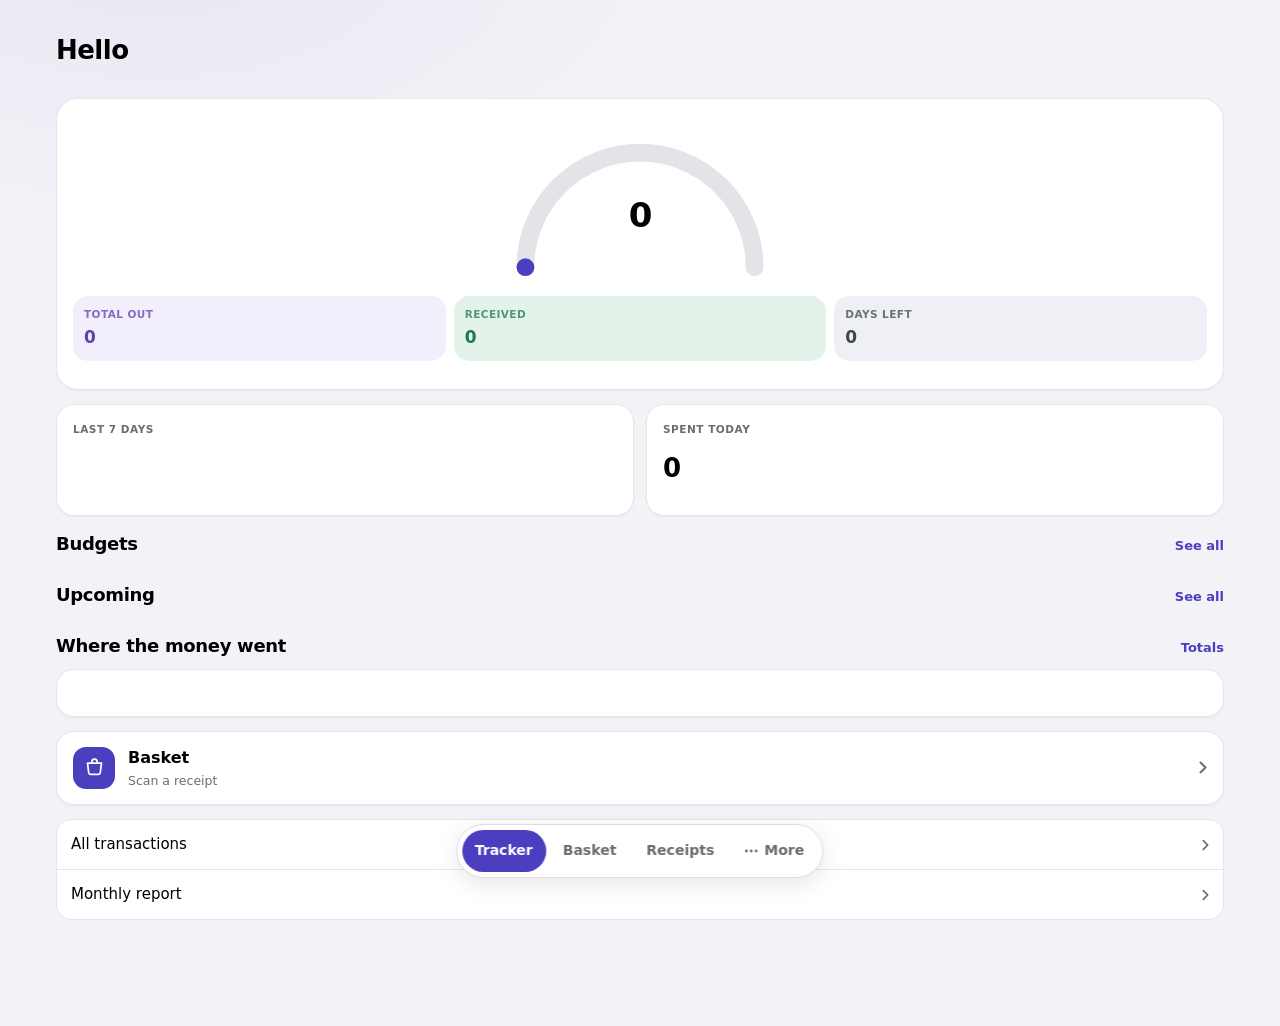
==== commit 2cee51f7: "6.52: the More tab replaces the hamburger The bottom bar grows a fourth item, More, which opens a sh" ====
--- a/app/src/main/assets/index.html
+++ b/app/src/main/assets/index.html
@@ -37,40 +37,7 @@
         <p class="today" id="home-today"></p>
         <h1 id="home-greet">Hello</h1>
       </div>
-      <button id="btn-menu" class="ghost themebtn" aria-haspopup="true" aria-expanded="false"
-              aria-controls="menu" title="Settings and setup">
-        <svg width="17" height="13" viewBox="0 0 18 14" fill="none" stroke="currentColor"
-             stroke-width="2" stroke-linecap="round" aria-hidden="true">
-          <path d="M1 1h16M1 7h16M1 13h16"/>
-        </svg>
-      </button>
-    </div>
-
-    <div id="menu-scrim" class="scrim" hidden></div>
-    <nav id="menu" class="menu" hidden aria-label="Settings and setup">
-      <button id="btn-theme" class="menurow" type="button">
-        <span id="theme-label">Dark appearance</span>
-        <span id="theme-icon" class="menu-icon">&#9680;</span>
-      </button>
-      <button id="btn-look" class="menurow" type="button">
-        <span id="look-label">Minted look</span>
-        <span class="menu-icon">&#9679;</span>
-      </button>
-      <hr>
-      <button class="menurow" type="button" data-go="intake">Add transactions<svg class="navrow-go" width="7" height="12" viewBox="0 0 8 13" fill="none" stroke="currentColor" stroke-width="2" stroke-linecap="round" stroke-linejoin="round" aria-hidden="true"><path d="M1.5 1.5L6.5 6.5L1.5 11.5"/></svg></button>
-      <button class="menurow" type="button" data-go="cats">Categories<svg class="navrow-go" width="7" height="12" viewBox="0 0 8 13" fill="none" stroke="currentColor" stroke-width="2" stroke-linecap="round" stroke-linejoin="round" aria-hidden="true"><path d="M1.5 1.5L6.5 6.5L1.5 11.5"/></svg></button>
-      <button class="menurow" type="button" data-go="people">People &amp; name rules<svg class="navrow-go" width="7" height="12" viewBox="0 0 8 13" fill="none" stroke="currentColor" stroke-width="2" stroke-linecap="round" stroke-linejoin="round" aria-hidden="true"><path d="M1.5 1.5L6.5 6.5L1.5 11.5"/></svg></button>
-      <button class="menurow" type="button" data-go="budget">Budget<svg class="navrow-go" width="7" height="12" viewBox="0 0 8 13" fill="none" stroke="currentColor" stroke-width="2" stroke-linecap="round" stroke-linejoin="round" aria-hidden="true"><path d="M1.5 1.5L6.5 6.5L1.5 11.5"/></svg></button>
-      <button class="menurow" type="button" data-go="settings">Who you are<svg class="navrow-go" width="7" height="12" viewBox="0 0 8 13" fill="none" stroke="currentColor" stroke-width="2" stroke-linecap="round" stroke-linejoin="round" aria-hidden="true"><path d="M1.5 1.5L6.5 6.5L1.5 11.5"/></svg></button>
-      <button class="menurow" type="button" data-go="data">Data &amp; sync<svg class="navrow-go" width="7" height="12" viewBox="0 0 8 13" fill="none" stroke="currentColor" stroke-width="2" stroke-linecap="round" stroke-linejoin="round" aria-hidden="true"><path d="M1.5 1.5L6.5 6.5L1.5 11.5"/></svg></button>
-      <hr>
-      <div id="update-box" class="menu-update" hidden>
-        <p class="hint" id="update-msg"></p>
-        <button id="btn-update" class="ghost">Check for updates</button>
-        <button id="btn-install" class="primary" hidden>Install it</button>
-      </div>
-      <p class="menu-ver" id="menu-version"></p>
-    </nav>
+    </div>
 
     <!-- Filled only when the app is holding transactions it is not reading. A
          screen of honest zeros is indistinguishable from a broken one. -->
@@ -173,7 +140,6 @@
     <section class="rowgroup">
       <button class="navrow" type="button" data-go="txns"><span class="navrow-t">All transactions</span><span id="txn-badge" class="badge"></span><svg class="navrow-go" width="7" height="12" viewBox="0 0 8 13" fill="none" stroke="currentColor" stroke-width="2" stroke-linecap="round" stroke-linejoin="round" aria-hidden="true"><path d="M1.5 1.5L6.5 6.5L1.5 11.5"/></svg></button>
       <button class="navrow" type="button" data-go="month" id="month-card"><span class="navrow-t">Monthly report</span><span id="month-badge" class="badge"></span><svg class="navrow-go" width="7" height="12" viewBox="0 0 8 13" fill="none" stroke="currentColor" stroke-width="2" stroke-linecap="round" stroke-linejoin="round" aria-hidden="true"><path d="M1.5 1.5L6.5 6.5L1.5 11.5"/></svg></button>
-      <button class="navrow" type="button" data-go="more"><span class="navrow-t">Everything else</span><svg class="navrow-go" width="7" height="12" viewBox="0 0 8 13" fill="none" stroke="currentColor" stroke-width="2" stroke-linecap="round" stroke-linejoin="round" aria-hidden="true"><path d="M1.5 1.5L6.5 6.5L1.5 11.5"/></svg></button>
     </section>
   </section>
 
@@ -338,10 +304,8 @@
       </button>
       <h1>Budget</h1>
     </header>
-    <div class="card">
-<p class="hint">From your wealth tracker, against the month selected above. Edit any figure. Categories a budget doesn't claim are counted separately — a budget you meet by not knowing where money went isn't worth much.</p>
-    <div id="budget"></div>
-    </div>
+<p class="hint view-hint">From your wealth tracker, for the pay month shown below. Tap an amount to change it. Categories a budget doesn't claim are counted separately — a budget you meet by not knowing where money went isn't worth much.</p>
+    <div id="budget" class="budget"></div>
   </section>
 
   <section class="view" data-view="track" hidden>
@@ -372,6 +336,7 @@
       </button>
       <h1>What I owe</h1>
     </header>
+    <div class="owe" id="loan-ledger" hidden></div>
     <div class="card">
 <p class="hint">Balances from your wealth tracker, kept current from the imported statements. <strong>Revolving</strong> lines (Zenka, M-Shwari, KCB) can go up as well as down — repaying isn't the same as clearing. Items nothing can match are marked; record those payments by hand.</p>
     <div id="debts"></div>
@@ -594,9 +559,9 @@
       <h1>All transactions</h1>
     </header>
     <div class="card">
-<p class="hint">Change a category and the app remembers that merchant from then on. Click a column heading to sort.</p>
+<p class="hint">Tap a payment to change its category, add a note or split it. A new category is remembered for that name from then on.</p>
     <div class="filters">
-      <input id="search" type="search" placeholder="Search name, merchant or receipt…" aria-label="Search transactions">
+      <input id="search" type="search" placeholder="Search name, merchant, receipt or note…" aria-label="Search transactions">
       <select id="cat-filter" aria-label="Filter by category"><option value="all">All categories</option></select>
       <select id="dir-filter" aria-label="Filter by direction">
         <option value="all">In &amp; out</option>
@@ -608,8 +573,8 @@
     </div>
     <div id="txn-nudge" class="nudge" hidden></div>
     <div id="drill-chip" class="drill-chip" hidden></div>
-    <div id="table-txns" class="scroll"></div>
-    </div>
+    </div>
+    <div id="table-txns" class="txlist"></div>
   </section>
 
   <section class="view" data-view="basket" hidden>
@@ -712,6 +677,7 @@
       </button>
       <h1>Categories</h1>
     </header>
+    <div id="cat-spend" class="cat-spend"></div>
     <div class="card">
 <p class="hint">Add your own — Gas, Pets, School fees, whatever you track. They appear in every dropdown straight away.</p>
       <div class="namerule-add">
@@ -760,6 +726,11 @@
           <input id="set-limit" type="number" min="0" step="50">
           <em class="hint">Above this, unknown names are left for you to categorise.</em>
         </label>
+        <label class="set-row set-check" id="set-lock-row" hidden>
+          <span>Lock the app</span>
+          <input id="set-lock" type="checkbox">
+          <em class="hint">Asks for your fingerprint, face or phone PIN when the app comes to the front after being away. Uses the lock your phone already has.</em>
+        </label>
       </div>
 
       <h3 class="debt-group">People you know</h3>
@@ -805,11 +776,18 @@
         <button id="btn-drop-undated" class="ghost">Remove the undated ones</button>
       </div>
 
+      <!-- The app's own safety net, on the phone only: everything it knows is
+           written to Download/BudgetTracker once a day, where an uninstall
+           cannot reach it. The paragraph is filled in by the page. -->
+      <p class="hint" id="backup-note" hidden></p>
+
       <h3 class="debt-group">Moving between phone and laptop</h3>
       <p class="hint">Send a backup from one device and restore it on the other. Everything is keyed by M-PESA receipt, so importing can't double-count and re-importing the same file does nothing. Do it both ways and both devices end up with everything.</p>
       <div class="row">
         <button id="btn-share" class="primary" hidden>Send backup…</button>
         <button id="btn-export" class="ghost">Download backup</button>
+        <button id="btn-backup-now" class="ghost" hidden>Back up to Downloads now</button>
+        <button id="btn-restore-file" class="ghost" hidden>Restore from a backup file&hellip;</button>
         <label class="filebtn small">
           <input id="import-file" type="file" accept="application/json" hidden>
           <span>Restore / merge a backup…</span>
@@ -829,7 +807,83 @@
   <a class="tab on" href="index.html">Tracker</a>
   <a class="tab" href="basket.html">Basket</a>
   <a class="tab" href="basket.html#receipts">Receipts</a>
+  <button type="button" class="tab" id="tab-more" aria-haspopup="dialog" aria-controls="more-sheet"
+          aria-expanded="false"><svg class="tab-i" viewBox="0 0 24 24" aria-hidden="true"><circle cx="5.5" cy="12" r="1"/><circle cx="12" cy="12" r="1"/><circle cx="18.5" cy="12" r="1"/></svg>More</button>
 </nav>
+
+<!-- More: the four money screens as tiles with their figures on them, then the
+     records and the app itself as plain rows. Opened from the bar, under it, so
+     the bar stays where the thumb is. The figures are filled when it opens. -->
+<div id="more-sheet" class="more-overlay" hidden>
+  <section class="msh" role="dialog" aria-modal="true" aria-labelledby="msh-title">
+    <div class="msh-grab" aria-hidden="true"></div>
+    <div class="msh-head">
+      <h2 id="msh-title">More</h2>
+      <button id="btn-theme" class="msh-ib" type="button" aria-label="Light or dark" title="Light or dark"><svg class="msh-i" viewBox="0 0 24 24" aria-hidden="true"><path d="M20 14.5A8.5 8.5 0 1 1 9.5 4a6.6 6.6 0 0 0 10.5 10.5z"/></svg></button>
+      <button id="btn-look" class="msh-ib" type="button" aria-label="Minted look" title="Look"><svg class="msh-i" viewBox="0 0 24 24" aria-hidden="true"><path d="M12 3.5c3.6 4 5.5 7.2 5.5 9.9a5.5 5.5 0 0 1-11 0c0-2.7 1.9-5.9 5.5-9.9z"/></svg></button>
+    </div>
+
+    <div class="msh-tiles">
+      <button type="button" class="msh-tile msh-wide" data-go="debts">
+        <span class="msh-sq msh-m"><svg class="msh-i" viewBox="0 0 24 24" aria-hidden="true"><path d="M6 3h9l3 3v15H6z"/><path d="M9 9h6M9 13h6M9 17h3"/></svg></span>
+        <span class="msh-tt">
+          <span class="msh-tl">What I owe</span>
+          <span class="msh-tv" id="msh-owe">&mdash;</span>
+          <span class="msh-ts">Loans and plots</span>
+        </span>
+        <svg class="msh-go" width="7" height="12" viewBox="0 0 8 13" aria-hidden="true"><path d="M1.5 1.5L6.5 6.5L1.5 11.5"/></svg>
+      </button>
+      <button type="button" class="msh-tile" data-go="cash">
+        <span class="msh-sq msh-m"><svg class="msh-i" viewBox="0 0 24 24" aria-hidden="true"><rect x="3" y="6" width="18" height="12" rx="2"/><circle cx="12" cy="12" r="2.5"/><path d="M6.5 9.5v5M17.5 9.5v5"/></svg></span>
+        <span class="msh-tl">Cash in hand</span>
+        <span class="msh-tv" id="msh-cash">&mdash;</span>
+        <span class="msh-ts">Counted today</span>
+      </button>
+      <button type="button" class="msh-tile" data-go="budget">
+        <span class="msh-sq msh-m"><svg class="msh-i" viewBox="0 0 24 24" aria-hidden="true"><circle cx="12" cy="12" r="8.5"/><path d="M12 3.5V12l6 6"/></svg></span>
+        <span class="msh-tl">Budget</span>
+        <span class="msh-tv" id="msh-budget">&mdash;</span>
+        <span class="msh-ts" id="msh-budget-sub">&nbsp;</span>
+      </button>
+      <button type="button" class="msh-tile" data-go="month">
+        <span class="msh-sq msh-m"><svg class="msh-i" viewBox="0 0 24 24" aria-hidden="true"><rect x="4" y="5" width="16" height="15" rx="2.5"/><path d="M4 10h16M8.5 3v4M15.5 3v4"/></svg></span>
+        <span class="msh-tl">Monthly report</span>
+        <span class="msh-tv" id="msh-month">&mdash;</span>
+        <span class="msh-ts" id="msh-month-sub">&nbsp;</span>
+      </button>
+      <button type="button" class="msh-tile" data-go="balance">
+        <span class="msh-sq msh-m"><svg class="msh-i" viewBox="0 0 24 24" aria-hidden="true"><path d="M3.5 19.5h17"/><path d="M5 15l4.5-4.5 3.5 3L19 7"/><path d="M15 7h4v4"/></svg></span>
+        <span class="msh-tl">Balance over time</span>
+        <span class="msh-tv" id="msh-balance">&mdash;</span>
+        <span class="msh-ts" id="msh-balance-sub">&nbsp;</span>
+      </button>
+    </div>
+
+    <p class="msh-sec">Records</p>
+    <div class="msh-list">
+      <button type="button" class="msh-row" data-go="txns"><span class="msh-sq"><svg class="msh-i" viewBox="0 0 24 24" aria-hidden="true"><path d="M8 6h12M8 12h12M8 18h12"/><circle cx="4.5" cy="6" r=".6"/><circle cx="4.5" cy="12" r=".6"/><circle cx="4.5" cy="18" r=".6"/></svg></span><span class="msh-ml">All transactions</span><svg class="msh-go" width="7" height="12" viewBox="0 0 8 13" aria-hidden="true"><path d="M1.5 1.5L6.5 6.5L1.5 11.5"/></svg></button>
+      <button type="button" class="msh-row" data-go="cats"><span class="msh-sq"><svg class="msh-i" viewBox="0 0 24 24" aria-hidden="true"><rect x="4" y="4" width="7" height="7" rx="2"/><rect x="13" y="4" width="7" height="7" rx="2"/><rect x="4" y="13" width="7" height="7" rx="2"/><rect x="13" y="13" width="7" height="7" rx="2"/></svg></span><span class="msh-ml">Categories</span><svg class="msh-go" width="7" height="12" viewBox="0 0 8 13" aria-hidden="true"><path d="M1.5 1.5L6.5 6.5L1.5 11.5"/></svg></button>
+      <button type="button" class="msh-row" data-go="recurring"><span class="msh-sq"><svg class="msh-i" viewBox="0 0 24 24" aria-hidden="true"><path d="M4 12a8 8 0 0 1 13.7-5.6L20 8.5"/><path d="M20 4v4.5h-4.5"/><path d="M20 12a8 8 0 0 1-13.7 5.6L4 15.5"/><path d="M4 20v-4.5h4.5"/></svg></span><span class="msh-ml">Recurring payments</span><svg class="msh-go" width="7" height="12" viewBox="0 0 8 13" aria-hidden="true"><path d="M1.5 1.5L6.5 6.5L1.5 11.5"/></svg></button>
+      <button type="button" class="msh-row" data-go="refunds"><span class="msh-sq"><svg class="msh-i" viewBox="0 0 24 24" aria-hidden="true"><path d="M9 14L4.5 9.5 9 5"/><path d="M4.5 9.5H14a5.5 5.5 0 0 1 0 11h-3"/></svg></span><span class="msh-ml">Refunds</span><svg class="msh-go" width="7" height="12" viewBox="0 0 8 13" aria-hidden="true"><path d="M1.5 1.5L6.5 6.5L1.5 11.5"/></svg></button>
+      <button type="button" class="msh-row" data-go="fuliza"><span class="msh-sq"><svg class="msh-i" viewBox="0 0 24 24" aria-hidden="true"><path d="M3.5 6.5l6 6 4-4 7 7"/><path d="M20.5 11.5v4h-4"/></svg></span><span class="msh-ml">Fuliza overdraft</span><svg class="msh-go" width="7" height="12" viewBox="0 0 8 13" aria-hidden="true"><path d="M1.5 1.5L6.5 6.5L1.5 11.5"/></svg></button>
+      <button type="button" class="msh-row" data-go="people"><span class="msh-sq"><svg class="msh-i" viewBox="0 0 24 24" aria-hidden="true"><circle cx="9" cy="8.5" r="3.2"/><path d="M3 19.5c.6-3.2 3-5 6-5s5.4 1.8 6 5"/><path d="M15.5 5.6a3.2 3.2 0 0 1 0 5.8M17.5 14.8c1.8.6 3.1 2.3 3.5 4.7"/></svg></span><span class="msh-ml">People &amp; name rules</span><svg class="msh-go" width="7" height="12" viewBox="0 0 8 13" aria-hidden="true"><path d="M1.5 1.5L6.5 6.5L1.5 11.5"/></svg></button>
+    </div>
+
+    <p class="msh-sec">App</p>
+    <div class="msh-list">
+      <button type="button" class="msh-row" data-go="intake"><span class="msh-sq"><svg class="msh-i" viewBox="0 0 24 24" aria-hidden="true"><circle cx="12" cy="12" r="8.5"/><path d="M12 8v8M8 12h8"/></svg></span><span class="msh-ml">Add transactions</span><svg class="msh-go" width="7" height="12" viewBox="0 0 8 13" aria-hidden="true"><path d="M1.5 1.5L6.5 6.5L1.5 11.5"/></svg></button>
+      <button type="button" class="msh-row" data-go="settings"><span class="msh-sq"><svg class="msh-i" viewBox="0 0 24 24" aria-hidden="true"><circle cx="12" cy="8.5" r="3.6"/><path d="M5 20c.8-3.7 3.6-5.8 7-5.8s6.2 2.1 7 5.8"/></svg></span><span class="msh-ml">Who you are</span><svg class="msh-go" width="7" height="12" viewBox="0 0 8 13" aria-hidden="true"><path d="M1.5 1.5L6.5 6.5L1.5 11.5"/></svg></button>
+      <button type="button" class="msh-row" data-go="data"><span class="msh-sq"><svg class="msh-i" viewBox="0 0 24 24" aria-hidden="true"><ellipse cx="12" cy="6" rx="7" ry="2.8"/><path d="M5 6v12c0 1.5 3.1 2.8 7 2.8s7-1.3 7-2.8V6"/><path d="M5 12c0 1.5 3.1 2.8 7 2.8s7-1.3 7-2.8"/></svg></span><span class="msh-ml">Data &amp; sync</span><svg class="msh-go" width="7" height="12" viewBox="0 0 8 13" aria-hidden="true"><path d="M1.5 1.5L6.5 6.5L1.5 11.5"/></svg></button>
+      <!-- Only in the Android app. Tapping it does not close the sheet: the
+           answer comes back here, and a sheet that vanished on the tap is how
+           you end up tapping it again. -->
+      <div id="update-box" class="msh-upd" hidden>
+        <button type="button" id="btn-update" class="msh-row msh-quiet"><span class="msh-sq"><svg class="msh-i" viewBox="0 0 24 24" aria-hidden="true"><path d="M12 4v11"/><path d="M7.5 10.5L12 15l4.5-4.5"/><path d="M5 19.5h14"/></svg></span><span class="msh-ml">Check for updates<span class="msh-msg" id="update-msg"></span></span></button>
+        <button type="button" id="btn-install" class="primary" hidden>Install it</button>
+      </div>
+    </div>
+  </section>
+</div>
 
 <div id="toast" class="toast"></div>
 <script type="module" src="js/app.js"></script>
--- a/app/src/main/assets/css/theme.css
+++ b/app/src/main/assets/css/theme.css
@@ -0,0 +1,360 @@
+/* ==========================================================================
+   Budget Tracker — one palette, both pages
+   ==========================================================================
+   The tracker and Basket used to carry their own looks, which is exactly how
+   one app ends up reading as two stitched together. Everything visual that
+   both pages share now lives here: the type, the two themes, the engraving
+   and the tab bar. A page's own stylesheet may add components; it does not
+   get to invent colours.
+
+   Dark is the one it was designed for: Apple's Liquid Glass — translucent
+   panels over black, with the engraving behind them to refract. Light is
+   Wallet: a coloured card over grey. They are counterparts, not a filter
+   flip, which is why each theme sets every token rather than inheriting.
+   ========================================================================== */
+
+/* Bundled, so the type survives with no network. */
+@font-face {
+  font-family: 'Inter';
+  font-style: normal;
+  font-weight: 400 700;
+  font-display: swap;
+  src: url(../fonts/inter-var-latin.woff2) format('woff2');
+}
+
+:root, :root[data-theme="dark"] {
+  color-scheme: dark;
+
+  --bg: #000000;
+  --ink: #ffffff;
+  --ink2: #a8a8ad;
+  --ink3: #c9c9ce;
+  --line: rgba(255, 255, 255, 0.12);
+
+  --card: rgba(255, 255, 255, 0.06);
+  --card-2: rgba(255, 255, 255, 0.04);
+  --card-3: rgba(255, 255, 255, 0.10);
+  --card-line: rgba(255, 255, 255, 0.11);
+  --card-line-strong: rgba(255, 255, 255, 0.20);
+  --card-shadow: none;
+
+  --hero: rgba(255, 255, 255, 0.08);
+  --hero-line: rgba(255, 255, 255, 0.14);
+  --hero-ink: #ffffff;
+  --hero-dim: #a8a8ad;
+  --hero-track: rgba(255, 255, 255, 0.14);
+  /* The unfilled part of a gauge or a progress bar, on the PAGE rather than on
+     the hero card - white at 26% is invisible on a white card. */
+  --track: rgba(255, 255, 255, 0.14);
+  --hero-fill: #ff9f0a;
+
+  --tint: #ff9f0a;
+  --on-tint: #241500;
+  --tint-soft: rgba(255, 159, 10, 0.16);
+  --tint-line: rgba(255, 159, 10, 0.45);
+
+  --good: #30d158;
+  --good-soft: rgba(48, 209, 88, 0.15);
+  --warn: #ffd60a;
+  --bad: #ff6482;
+  --bad-soft: rgba(255, 100, 130, 0.14);
+
+  /* Three labels, not a scale. Each carries its own ink so the contrast holds
+     in either theme rather than relying on the page's. */
+  --chip-1: rgba(255, 159, 10, 0.16);  --chip-1-ink: #ffb340;
+  --chip-2: rgba(48, 209, 88, 0.15);   --chip-2-ink: #46d969;
+  --chip-3: rgba(255, 255, 255, 0.08); --chip-3-ink: #c9c9ce;
+
+  --grid: rgba(255, 255, 255, 0.10);
+  --axis: rgba(255, 255, 255, 0.22);
+
+  /* Sequential, light→dark, for magnitude only. Ordered by lightness, which
+     is what makes a ramp readable to everyone; the categorical data colours
+     are a separate, measured set and are not touched here. */
+  --ramp-1: #ffd9a0;
+  --ramp-2: #ffc46b;
+  --ramp-3: #ff9f0a;
+  --ramp-4: #c97a00;
+  --ramp-5: #8f5600;
+
+  --shell: rgba(40, 40, 42, 0.72);
+  --shell-line: rgba(255, 255, 255, 0.16);
+  --shell-shadow: none;
+
+  --decal-fill: rgba(255, 255, 255, 0.055);
+  --decal-line: rgba(255, 255, 255, 0.15);
+
+  --blur: blur(24px);
+  --body: "Inter", -apple-system, system-ui, sans-serif;
+  /* Kept as a name some rules still use; the numerals are Inter’s tabular set. */
+  --mono: "Inter", -apple-system, system-ui, sans-serif;
+  --r-sm: 12px;
+  --r-md: 15px;
+  --r-lg: 18px;
+  --r-xl: 22px;
+  --ease: cubic-bezier(0.22, 0.61, 0.36, 1);
+}
+
+:root[data-theme="light"] {
+  color-scheme: light;
+
+  --bg: #f2f2f7;
+  --ink: #000000;
+  --ink2: #6c6c70;
+  --ink3: #3c3c43;
+  --line: #e5e5ea;
+
+  --card: #ffffff;
+  --card-2: #f7f7fa;
+  --card-3: #efeff4;
+  --card-line: #e5e5ea;
+  --card-line-strong: #d6d6db;
+  --card-shadow: 0 1px 2px rgba(0, 0, 0, 0.05);
+
+  --hero: #4b3fbf;
+  --hero-line: transparent;
+  --hero-ink: #ffffff;
+  --hero-dim: rgba(255, 255, 255, 0.85);
+  --hero-track: rgba(255, 255, 255, 0.26);
+  --track: #e3e3e8;
+  --hero-fill: #ffffff;
+
+  --tint: #4b3fbf;
+  --on-tint: #ffffff;
+  --tint-soft: #ecebfa;
+  --tint-line: rgba(75, 63, 191, 0.40);
+
+  --good: #1f7a4d;
+  --good-soft: #e3f3ea;
+  --warn: #b45309;
+  --bad: #c0352b;
+  --bad-soft: rgba(192, 53, 43, 0.10);
+
+  --chip-1: #f3eefc;  --chip-1-ink: #5b43a8;
+  --chip-2: #e3f3ea;  --chip-2-ink: #1f7a4d;
+  --chip-3: #eef0f6;  --chip-3-ink: #44464f;
+
+  --grid: #ececf1;
+  --axis: #c7c7cc;
+
+  --ramp-1: #cfcaf0;
+  --ramp-2: #a49ce2;
+  --ramp-3: #7b70d4;
+  --ramp-4: #5a4fc0;
+  --ramp-5: #3f3596;
+
+  --shell: rgba(255, 255, 255, 0.88);
+  --shell-line: #dcdce1;
+  --shell-shadow: 0 6px 24px rgba(0, 0, 0, 0.10);
+
+  /* White would vanish on a pale ground, so the engraving is tinted instead. */
+  --decal-fill: #eceafa;
+  --decal-line: #d9d5ee;
+
+  --blur: none;
+}
+
+/* ── Minted ──────────────────────────────────────────────────────────────
+   A third look, not a third app: `data-look="minted"` repaints the SAME
+   tokens, so every component keeps working without knowing it exists. The
+   day/night switch still switches - minted simply has its own two.
+
+   Mint ground, ink that is green-black rather than black, white cards that
+   lift off it, and one deep green doing the work the lilac used to. The
+   categorical hues in the ring are NOT touched: those are measured for
+   contrast, and a palette is no reason to make a chart harder to read.
+   ──────────────────────────────────────────────────────────────────────── */
+
+/* Bundled like Inter, for the same reason: it has to survive with no network.
+   The heavy rounded weights are half of why this look reads the way it does,
+   so a fallback to the system sans is a different design. */
+@font-face {
+  font-family: 'Nunito';
+  font-style: normal;
+  font-weight: 400 900;
+  font-display: swap;
+  src: url(../fonts/nunito-var-latin.woff2) format('woff2');
+}
+
+:root[data-look="minted"] {
+  color-scheme: light;
+
+  --bg: #e4f2e6;
+  --ink: #0d2117;
+  --ink2: #5c7366;
+  --ink3: #2c4538;
+  --line: #d2e6d6;
+
+  --card: #ffffff;
+  --card-2: #f4faf5;
+  --card-3: #e9f4eb;
+  --card-line: #dcecdf;
+  --card-line-strong: #c9e0ce;
+  --card-shadow: 0 2px 10px rgba(13, 33, 23, 0.06);
+
+  /* A pale panel with the page's own ink on it, not a coloured card with
+     white ink: this is the one that carries the budget. */
+  --hero: #cfe8d5;
+  --hero-line: #bfdfc8;
+  --hero-ink: #0d2117;
+  --hero-dim: #4a6356;
+  --hero-track: rgba(13, 33, 23, 0.14);
+  --track: #dfeee2;
+  --hero-fill: #1f7a51;
+
+  --tint: #1f7a51;
+  --on-tint: #ffffff;
+  --tint-soft: #d8ede1;
+  --tint-line: rgba(31, 122, 81, 0.40);
+
+  --good: #1f7a51;
+  --good-soft: #dff0e6;
+  --warn: #8a4b10;
+  --bad: #c0392b;
+  --bad-soft: rgba(192, 57, 43, 0.10);
+
+  /* Out is sand, in is green, the rest is quiet. */
+  --chip-1: #fdeedd;  --chip-1-ink: #8a4b10;
+  --chip-2: #dff0e6;  --chip-2-ink: #15603e;
+  --chip-3: #e8eeea;  --chip-3-ink: #3f5248;
+
+  --grid: #dde9e0;
+  --axis: #b9cdbf;
+
+  --ramp-1: #d6ece0;
+  --ramp-2: #a9d8c0;
+  --ramp-3: #6fbf9a;
+  --ramp-4: #3f9b74;
+  --ramp-5: #1f7a51;
+
+  --shell: rgba(255, 255, 255, 0.90);
+  --shell-line: #d8e8dc;
+  --shell-shadow: 0 6px 24px rgba(13, 33, 23, 0.12);
+
+  --decal-fill: #d9edde;
+  --decal-line: #c7e2ce;
+
+  --blur: none;
+  --body: "Nunito", "Inter", -apple-system, system-ui, sans-serif;
+  --mono: "Nunito", "Inter", -apple-system, system-ui, sans-serif;
+  --r-sm: 14px;
+  --r-md: 18px;
+  --r-lg: 22px;
+  --r-xl: 28px;
+}
+
+/* Minted after dark: deep forest rather than black, and the mint brightens
+   enough to hold on it. More specific than the block above, so it wins. */
+:root[data-look="minted"][data-theme="dark"] {
+  color-scheme: dark;
+
+  --bg: #07130d;
+  --ink: #f2fbf5;
+  --ink2: #8da69a;
+  --ink3: #cfe3d7;
+  --line: rgba(255, 255, 255, 0.10);
+
+  --card: #11211a;
+  --card-2: #0d1b15;
+  --card-3: #16291f;
+  --card-line: rgba(255, 255, 255, 0.09);
+  --card-line-strong: rgba(255, 255, 255, 0.18);
+  --card-shadow: none;
+
+  --hero: #16291f;
+  --hero-line: rgba(255, 255, 255, 0.10);
+  --hero-ink: #f2fbf5;
+  --hero-dim: #8da69a;
+  --hero-track: rgba(255, 255, 255, 0.12);
+  --track: rgba(255, 255, 255, 0.12);
+  --hero-fill: #3ddc97;
+
+  --tint: #3ddc97;
+  --on-tint: #04150d;
+  --tint-soft: rgba(61, 220, 151, 0.14);
+  --tint-line: rgba(61, 220, 151, 0.45);
+
+  --good: #3ddc97;
+  --good-soft: rgba(61, 220, 151, 0.15);
+  --warn: #ffc05c;
+  --bad: #ff6b5e;
+  --bad-soft: rgba(255, 107, 94, 0.14);
+
+  --chip-1: rgba(255, 192, 92, 0.16);   --chip-1-ink: #ffc05c;
+  --chip-2: rgba(61, 220, 151, 0.15);   --chip-2-ink: #58e0a6;
+  --chip-3: rgba(255, 255, 255, 0.07);  --chip-3-ink: #cfe3d7;
+
+  --grid: rgba(255, 255, 255, 0.10);
+  --axis: rgba(255, 255, 255, 0.22);
+
+  --ramp-1: #cdf3e0;
+  --ramp-2: #8ee4bd;
+  --ramp-3: #55d2a0;
+  --ramp-4: #2aa87c;
+  --ramp-5: #177153;
+
+  --shell: rgba(17, 33, 26, 0.78);
+  --shell-line: rgba(255, 255, 255, 0.14);
+  --shell-shadow: none;
+
+  --decal-fill: rgba(61, 220, 151, 0.05);
+  --decal-line: rgba(61, 220, 151, 0.14);
+
+  --blur: blur(24px);
+}
+
+/* Heavier than Inter needs to be: Nunito's weight reads light at the sizes
+   the headings use, and the rounded shapes are what carry the look. */
+:root[data-look="minted"] h1,
+:root[data-look="minted"] h2,
+:root[data-look="minted"] h3 { font-weight: 800; letter-spacing: -.02em; }
+
+/* Without this, a `width: 100%` field plus its own padding is wider than its
+   card — which is what made every input on a phone overflow and the row below
+   it wrap into a column of 130px-tall boxes. */
+html { background: var(--bg); }
+*, *::before, *::after { box-sizing: border-box; }
+
+/* ── The engraving ───────────────────────────────────────────────────────── */
+/* Fixed and behind everything: it must not scroll into view as a seam, and in
+   the dark theme it is what the glass panels have to refract. */
+.decal {
+  position: fixed; inset: 0; z-index: -1; pointer-events: none; overflow: hidden;
+}
+.decal svg { position: absolute; fill: var(--decal-fill); stroke: var(--decal-line); }
+.decal .d1 { top: -70px; right: -130px; width: 320px; transform: rotate(8deg); }
+.decal .d2 { bottom: 54px; left: -150px; width: 290px; transform: rotate(-166deg); }
+
+/* ── The floating tab bar ────────────────────────────────────────────────── */
+/* The same bar on both pages, so moving between them feels like one app. */
+.tabs {
+  position: fixed; left: 50%; transform: translateX(-50%);
+  bottom: calc(22px + env(safe-area-inset-bottom, 0px));
+  z-index: 30; display: flex; gap: 4px; padding: 5px;
+  border-radius: 999px; background: var(--shell); border: 1px solid var(--shell-line);
+  box-shadow: var(--shell-shadow);
+  backdrop-filter: blur(30px); -webkit-backdrop-filter: blur(30px);
+  transition: transform .25s var(--ease), opacity .25s var(--ease);
+}
+/* Out of the way on the way down. The translateX stays: it is what centres the
+   bar, and dropping it here would slide the bar sideways as well as away. */
+.tabs.away {
+  transform: translateX(-50%) translateY(calc(100% + 28px + env(safe-area-inset-bottom, 0px)));
+  opacity: 0;
+}
+.tab {
+  display: flex; align-items: center; gap: 7px;
+  /* Four items now (More joined Tracker, Basket and Receipts), so the sides
+     are narrower than the 20px three could afford: 375px still has to fit. */
+  padding: 10px 13px; border-radius: 999px; border: 0;
+  background: transparent; color: var(--ink2);
+  font: inherit; font-size: 14px; font-weight: 600;
+  cursor: pointer; text-decoration: none; white-space: nowrap;
+}
+.tab.on { background: var(--tint); color: var(--on-tint); }
+.tab-i {
+  width: 18px; height: 18px; display: block; flex: none; margin: 0 -2px 0 -3px;
+  fill: none; stroke: currentColor; stroke-width: 1.75; stroke-linecap: round; stroke-linejoin: round;
+}
+
+@media print { .decal, .tabs { display: none !important; } }
--- a/app/src/main/assets/css/styles.css
+++ b/app/src/main/assets/css/styles.css
@@ -235,8 +235,7 @@
 .tip { color: var(--tint); }
 
 /* The line you just arrived at, so you do not have to find it again. */
-.just-came-from > td { background: var(--tint-soft); }
-.just-came-from > td:first-child { box-shadow: inset 3px 0 0 var(--tint); }
+.bl.just-came-from { background: var(--tint-soft); }
 
 /* ── The ring ──────────────────────────────────────────────── */
 .ring-card { margin-bottom: 14px; }
@@ -276,7 +275,7 @@
 /* Untouchable on purpose: see wireCategoryPicker. A finger dragging down the
    list passes straight through these to the scroller, and the click that only
    happens when you did NOT scroll is what opens the picker. */
-select.cat, select.triage-cat, #cat-filter, #bulk-cat, #nr-cat, #pad-cat,
+select.triage-cat, #cat-filter, #bulk-cat, #nr-cat, #pad-cat,
 select.budget-assign { pointer-events: none; }
 
 .catpick { display: flex; flex-direction: column; gap: 9px; max-height: 76vh; }
@@ -295,11 +294,6 @@
 }
 .catpick-none { padding: 14px 4px; color: var(--ink2); font-size: 13px; }
 
-/* Updates live in the menu now, so they have to fit a 260px popover. */
-.menu-update { padding: 4px 8px 2px; display: flex; flex-direction: column; gap: 7px; }
-.menu-update button { width: 100%; }
-.menu-update .hint { margin: 0; font-size: 12px; }
-
 /* ── Cash ────────────────────────────────────────────────── */
 .balrow-cash { border-color: var(--tint-line); background: var(--tint-soft); }
 .bal-icon-cash { background: rgba(255, 159, 10, .22); color: var(--tint); }
@@ -311,6 +305,125 @@
   font-variant-numeric: tabular-nums;
 }
 .cash-since { margin: 0; font-size: 12px; color: var(--ink2); }
+
+.set-check { display: grid; grid-template-columns: minmax(0, 1fr) auto; align-items: center; gap: 4px 12px; }
+.set-check input { width: 22px; height: 22px; accent-color: var(--tint); }
+.set-check .hint { grid-column: 1 / -1; }
+/* ---- what I owe: total on the page, tiles sized by amount ------------ */
+/* Not a card: the total sits on the page like a wallet balance, and the
+   cards below it are its own children, spaced like the view's. */
+.owe { display: flex; flex-direction: column; gap: 12px; min-width: 0; }
+.owe p { margin: 0; }
+.owe > .card > .hint + button { margin-top: 12px; }
+.owe-lab { font-size: 12.5px; font-weight: 700; color: var(--ink2); }
+.owe-hero { padding: 2px 4px 2px; }
+.owe-big {
+  font-size: 44px; font-weight: 900; letter-spacing: -.045em; line-height: 1.1; margin: 2px 0 0 !important;
+  font-variant-numeric: tabular-nums;
+}
+.owe-sub { font-size: 12px; font-weight: 600; color: var(--ink2); margin-top: 3px !important; }
+.owe-sub em { font-style: normal; color: var(--warn); font-weight: 800; }
+
+/* Every width here is a share of the row and every child may shrink to
+   nothing, so no name or figure can push the page sideways. */
+.owe-tiles { display: flex; flex-direction: column; gap: 4px; border-radius: var(--r-xl); overflow: hidden; min-width: 0; }
+.owe-top { display: flex; gap: 4px; height: 168px; min-width: 0; }
+.owe-tile {
+  flex: 1 1 0; min-width: 0; overflow: hidden;
+  padding: 13px 13px 12px; display: flex; flex-direction: column; justify-content: space-between;
+}
+.owe-tile > span { min-width: 0; }
+.owe-tn { font-size: 12.5px; font-weight: 800; min-width: 0; overflow: hidden; text-overflow: ellipsis; white-space: nowrap; }
+.owe-tp { display: block; font-size: 30px; font-weight: 900; letter-spacing: -.04em; line-height: 1; opacity: .9; }
+.owe-ta { display: block; font-size: 24px; font-weight: 900; letter-spacing: -.035em; line-height: 1; white-space: nowrap; font-variant-numeric: tabular-nums; }
+.owe-ts { display: block; font-size: 11px; font-weight: 700; opacity: .75; margin-top: 4px; overflow: hidden; text-overflow: ellipsis; white-space: nowrap; }
+.owe-tile.is-narrow { padding: 11px 9px 10px; }
+.owe-tile.is-narrow .owe-tp { font-size: 19px; }
+.owe-tile.is-narrow .owe-ta { font-size: 15px; }
+/* Neutral shades, never the "good" green: owing money is not good news. */
+.owe-t1 { background: var(--ink3); color: var(--bg); }
+.owe-t2 { background: color-mix(in srgb, var(--ink3) 42%, var(--bg)); color: var(--ink); }
+.owe-strip {
+  display: flex; align-items: center; gap: 10px; min-height: 52px; padding: 6px 14px;
+  background: var(--card); color: var(--ink); box-shadow: inset 4px 0 0 var(--axis);
+}
+.owe-strip .owe-tn { flex: 1 1 auto; }
+.owe-strip .owe-tn small { display: block; font-size: 11px; font-weight: 700; color: var(--ink2); overflow: hidden; text-overflow: ellipsis; }
+.owe-strip .owe-ta { font-size: 19px; flex: none; }
+.owe-strip.is-soon { background: color-mix(in srgb, var(--warn) 16%, var(--bg)); box-shadow: inset 4px 0 0 var(--warn); }
+.owe-strip.is-soon .owe-tn small { color: var(--warn); }
+.owe-strip.is-late { background: var(--bad-soft); box-shadow: inset 4px 0 0 var(--bad); }
+.owe-strip.is-late .owe-tn small { color: var(--bad); }
+.owe-scale { font-size: 11px; font-weight: 600; color: var(--ink2); margin: -6px 4px 2px !important; line-height: 1.4; }
+
+.owe-group { padding: 16px 16px 6px; }
+.owe-ghead { display: flex; justify-content: space-between; align-items: baseline; gap: 10px; }
+.owe-ghead .owe-lab { flex: 1 1 auto; min-width: 0; }
+.owe-ghint { font-size: 11px; font-weight: 700; color: var(--ink2); white-space: nowrap; }
+
+.owe-debt { padding: 13px 0 12px; border-top: 1px solid var(--card-line); }
+.owe-ghead + .owe-debt { border-top: 0; }
+.owe-dtop { display: flex; align-items: baseline; gap: 10px; }
+.owe-dn { flex: 1 1 auto; min-width: 0; font-size: 14.5px; font-weight: 800; white-space: nowrap; overflow: hidden; text-overflow: ellipsis; }
+.owe-dn small { font-size: 11.5px; font-weight: 700; color: var(--ink2); margin-left: 5px; }
+.owe-da { font-size: 16px; font-weight: 900; letter-spacing: -.025em; white-space: nowrap; font-variant-numeric: tabular-nums; }
+.owe-track { height: 5px; border-radius: 999px; background: var(--track); margin: 9px 0 7px; overflow: hidden; }
+.owe-track i { display: block; height: 100%; background: var(--good); border-radius: 999px; }
+.owe-track.is-unknown { background: none; height: 0; border-top: 2px dashed var(--track); border-radius: 0; margin: 11px 0 8px; }
+.owe-dsub { display: flex; align-items: center; gap: 8px; font-size: 11.5px; font-weight: 700; color: var(--ink2); }
+.owe-dsub span { flex: 1 1 auto; min-width: 0; }
+.owe-pill {
+  font-size: 11px; font-weight: 800; padding: 3px 8px; border-radius: 999px;
+  background: var(--track); color: var(--ink2); white-space: nowrap;
+}
+.owe-debt.is-soon .owe-pill { background: color-mix(in srgb, var(--warn) 18%, transparent); color: var(--warn); }
+.owe-debt.is-soon .owe-dsub span { color: var(--warn); }
+.owe-debt.is-late .owe-pill { background: var(--bad-soft); color: var(--bad); }
+.owe-debt.is-late .owe-dsub span { color: var(--bad); }
+
+.owe-per { font-size: 12px; font-weight: 600; color: var(--ink2); margin: 10px 0 6px !important; line-height: 1.45; }
+.owe-per b { color: var(--ink); font-weight: 900; }
+.owe-cost { padding: 11px 0; border-top: 1px solid var(--card-line); }
+.owe-per + .owe-cost, .owe-lab + .owe-cost { border-top: 0; }
+.owe-ctop { display: flex; align-items: baseline; gap: 8px; }
+.owe-cn { flex: 1 1 auto; min-width: 0; font-size: 14px; font-weight: 800; overflow: hidden; text-overflow: ellipsis; }
+.owe-cv { font-size: 15px; font-weight: 900; letter-spacing: -.02em; white-space: nowrap; }
+.owe-cv.is-na { font-size: 12px; font-weight: 700; color: var(--ink2); }
+.owe-flag {
+  font-size: 10.5px; font-weight: 800; color: var(--bad); background: var(--bad-soft);
+  padding: 2px 7px; border-radius: 999px; margin-left: 6px; vertical-align: 1px; white-space: nowrap;
+}
+.owe-cbar { height: 8px; border-radius: 999px; background: var(--track); margin: 8px 0 5px; overflow: hidden; }
+.owe-cbar i { display: block; height: 100%; background: var(--bad); border-radius: 999px; }
+.owe-cbar.is-unknown { background: none; height: 0; border-top: 2px dashed var(--track); border-radius: 0; margin: 11px 0 7px; }
+.owe-cs { font-size: 11.5px; font-weight: 600; color: var(--ink2); }
+.owe-cfoot {
+  display: flex; justify-content: space-between; align-items: baseline; border-top: 1px solid var(--card-line);
+  padding: 11px 0 10px; font-size: 12.5px; font-weight: 700; color: var(--ink2);
+}
+.owe-cfoot b { font-size: 17px; font-weight: 900; letter-spacing: -.02em; color: var(--ink); }
+
+.owe-csum { font-size: 12px; font-weight: 700; color: var(--ink2); margin: 4px 0 4px !important; }
+.owe-csum b { color: var(--ink); font-weight: 900; }
+.owe-done { display: flex; align-items: center; gap: 12px; padding: 11px 0; border-top: 1px solid var(--card-line); }
+.owe-csum + .owe-done { border-top: 0; }
+.owe-done svg { flex: none; width: 30px; height: 30px; }
+.owe-dt { flex: 1 1 auto; min-width: 0; display: flex; flex-direction: column; }
+.owe-dt b { font-size: 14px; font-weight: 800; white-space: nowrap; overflow: hidden; text-overflow: ellipsis; }
+.owe-dt span { font-size: 11.5px; font-weight: 600; color: var(--ink2); }
+.owe-dr { text-align: right; display: flex; flex-direction: column; align-items: flex-end; }
+.owe-was {
+  font-size: 15px; font-weight: 800; color: var(--ink2); text-decoration: line-through;
+  text-decoration-thickness: 1.5px; letter-spacing: -.02em; font-variant-numeric: tabular-nums;
+}
+.owe-paid { font-size: 11px; font-weight: 800; color: var(--good); }
+
+button.owe-add {
+  display: block; width: 100%; border: 1px dashed var(--ink2); border-radius: var(--r-md); padding: 13px;
+  margin: 2px 0 0; background: none; color: var(--ink); font: inherit; font-size: 14.5px; font-weight: 800; cursor: pointer;
+}
+button.owe-add:hover { background: var(--card); }
+.owe-add-note { font-size: 11.5px; font-weight: 600; color: var(--ink2); text-align: center; margin: -4px 10px 0 !important; line-height: 1.4; }
 
 .cash-given-link { align-self: flex-start; margin: -4px 0 0 2px; font-size: 13px; }
 .cash-acts {
@@ -367,33 +480,6 @@
 }
 .padkeys button:active { background: var(--card-line-strong); }
 .padsave { width: 100%; margin: 10px 0 84px; } /* clear of the floating tab bar */
-
-/* ── The menu ─────────────────────────────────────────────── */
-.scrim {
-  position: fixed; inset: 0; z-index: 40;
-  background: rgba(0, 0, 0, .28);
-}
-.menu {
-  position: fixed; z-index: 41;
-  top: calc(12px + env(safe-area-inset-top, 0px));
-  right: max(12px, env(safe-area-inset-right, 0px));
-  width: min(260px, calc(100vw - 24px));
-  display: flex; flex-direction: column;
-  background: var(--shell); border: 1px solid var(--shell-line);
-  border-radius: var(--r-lg); padding: 6px;
-  box-shadow: 0 18px 50px rgba(0, 0, 0, .35);
-  backdrop-filter: blur(30px); -webkit-backdrop-filter: blur(30px);
-}
-.menurow {
-  display: flex; align-items: center; gap: 10px; width: 100%;
-  padding: 11px 12px; border: 0; background: none; border-radius: var(--r-sm);
-  font: inherit; font-weight: 500; color: var(--ink); text-align: left;
-}
-.menurow > :first-child { flex: 1 1 auto; }
-.menurow:hover { background: var(--card-3); border: 0; }
-.menu hr { border: 0; border-top: 1px solid var(--card-line); margin: 5px 8px; }
-.menu-icon { color: var(--tint); font-size: 15px; }
-.menu-ver { margin: 7px 12px 4px; font-size: 11px; color: var(--muted); }
 
 /* ── Views ─────────────────────────────────────────────────── */
 /* The page used to be nineteen collapsible cards stacked on top of each other,
@@ -464,11 +550,6 @@
 .controls { display: flex; gap: 8px; align-items: center; flex: none; }
 .rangerow { display: flex; align-items: center; gap: 8px; margin: 2px 2px -4px; }
 .rangerow select { font-size: 13px; padding: 7px 28px 7px 10px; }
-.themebtn {
-  width: 38px; height: 38px; border-radius: 19px; padding: 0; flex: none;
-  display: flex; align-items: center; justify-content: center;
-  color: var(--tint); font-size: 15px;
-}
 
 main {
   max-width: 1200px; margin: 0 auto;
@@ -668,14 +749,6 @@
 .mini td { padding: 8px 10px; }
 
 /* ── Budgets ─────────────────────────────────────────────────────────────── */
-.budget-input {
-  width: 92px; text-align: right; padding: 5px 8px; font-size: 12px;
-  font-variant-numeric: tabular-nums;
-}
-.budget-table .debt-bar-cell { min-width: 96px; }
-.budget-table .meter { width: 100%; }
-.budget-table td { vertical-align: middle; }
-
 /* Category chips on a budget line — small, inline, tappable. Deliberately NOT
    .drill-chip: that name belongs to the filter breadcrumb, and sharing it made
    these render as full-width banners. */
@@ -698,12 +771,6 @@
 }
 .budget-assign:hover { color: var(--accent); border-color: var(--accent); background: var(--accent-soft); }
 
-.budget-outside { margin-top: 18px; padding-top: 4px; border-top: 1px solid var(--border); }
-.budget-outside-head {
-  margin: 10px 0 2px; text-transform: uppercase; letter-spacing: .07em; font-weight: 600;
-}
-.budget-outside .mini td { padding-top: 5px; padding-bottom: 5px; }
-
 /* Track panel — the budget shows as a notch across the bar. */
 .budget-notch {
   position: absolute; top: -3px; bottom: -3px; width: 2px; border-radius: 1px;
@@ -714,19 +781,6 @@
 .track-row:hover .bar-label, .track-row:focus .bar-label { color: var(--accent); }
 
 /* ── Split a transaction ─────────────────────────────────────────────────── */
-.cat-cell { display: flex; align-items: center; gap: 5px; }
-.split-open {
-  flex: none; width: 26px; height: 26px; padding: 0; line-height: 1;
-  border: 1px solid var(--border); border-radius: var(--r-sm); background: var(--surface-2);
-  color: var(--muted); cursor: pointer; font-size: 13px;
-}
-.split-open:hover { color: var(--accent); border-color: var(--accent-line); background: var(--accent-soft); }
-.split-tag {
-  border: 1px solid var(--accent-line); background: var(--accent-soft); color: var(--accent);
-  border-radius: 999px; padding: 2px 10px; font-size: 11.5px; cursor: pointer; font-weight: 500;
-}
-.split-tag:hover { background: var(--accent); color: #fff; border-color: var(--accent); }
-.cat-split .dim.small { margin-top: 3px; }
 .split-parts { margin: 14px 0 6px; display: flex; flex-direction: column; gap: 8px; }
 .split-part { display: flex; align-items: center; gap: 8px; }
 .split-part .split-cat { flex: 1 1 auto; min-width: 0; }
@@ -949,28 +1003,17 @@
 .acct-mpesa { color: var(--text-secondary); }
 
 /* ── Sorting & filters ───────────────────────────────────────────────────── */
-th.sortable { cursor: pointer; user-select: none; }
-th.sortable:hover { color: var(--text-primary); }
-th.sortable.active { color: var(--accent); }
-th.sortable:focus-visible { outline: 2px solid var(--accent); outline-offset: -2px; }
 .filters { display: flex; gap: 8px; align-items: center; flex-wrap: wrap; margin: 12px 0 2px; }
 .filters input[type=search] { flex: 1 1 220px; min-width: 160px; }
 .filters select { font-size: 13px; }
 #filter-count { margin-left: auto; font-variant-numeric: tabular-nums; }
 
-.scroll { max-height: 560px; overflow: auto; margin-top: 10px; border-radius: var(--r-sm); }
-.scroll thead th {
-  position: sticky; top: 0; z-index: 1;
-  background: var(--surface-1);
-  box-shadow: inset 0 -1px 0 var(--border);
-}
 /* Restrained scrollbars — a data page has a lot of them. */
-.scroll::-webkit-scrollbar, .pick-list::-webkit-scrollbar, .modal::-webkit-scrollbar { width: 10px; height: 10px; }
-.scroll::-webkit-scrollbar-thumb, .pick-list::-webkit-scrollbar-thumb, .modal::-webkit-scrollbar-thumb {
+.pick-list::-webkit-scrollbar, .modal::-webkit-scrollbar { width: 10px; height: 10px; }
+.pick-list::-webkit-scrollbar-thumb, .modal::-webkit-scrollbar-thumb {
   background: var(--surface-3); border-radius: 999px; border: 2px solid var(--surface-1);
 }
-.scroll::-webkit-scrollbar-thumb:hover, .pick-list::-webkit-scrollbar-thumb:hover { background: var(--axis); }
-.scroll::-webkit-scrollbar-track { background: transparent; }
+.pick-list::-webkit-scrollbar-thumb:hover { background: var(--axis); }
 
 /* ── Monthly report ──────────────────────────────────────────────────────── */
 .month-pick { display: flex; gap: 9px; align-items: center; margin: 12px 0 15px; flex-wrap: wrap; }
@@ -992,10 +1035,8 @@
 .small { font-size: 11px; }
 .nowrap { white-space: nowrap; }
 .in { color: var(--good); }
-.cp { font-weight: 550; }
 .neg { color: var(--critical); }
 .pos { color: var(--good); }
-select.cat { font-size: 12px; padding: 5px 24px 5px 8px; max-width: 180px; }
 .empty { color: var(--muted); font-size: 13px; padding: 14px 0; }
 tr.is-stale { opacity: .55; }
 
@@ -1071,7 +1112,7 @@
   /* Every box that can hold a 520px table. One missing name here (#month-report
      was missing) is enough to make the WHOLE PAGE scroll sideways on a phone,
      because the table pushes past the card instead of scrolling inside it. */
-  .scroll, #table-merchants, #recurring, #budget, #refunds, #triage, #track,
+  #table-merchants, #recurring, #refunds, #triage, #track,
   #month-report, #fuliza, #debts, #recon, #basket, #basket-search-out,
   #nr-list, #cat-list { overflow-x: auto; }
   /* .mini is still a table - it is narrow enough and its columns are short. */
@@ -1081,39 +1122,10 @@
      many. */
   .loan-table { min-width: 0; }
 
-  /* The transaction list is not. */
-  #table-txns { overflow-x: visible; }
-  .txns, .txns tbody, .txns tr, .txns td { display: block; width: auto; }
-  .txns { min-width: 0; border-collapse: separate; }
-  .txns tr {
-    display: grid; grid-template-columns: 1fr auto; gap: 2px 10px;
-    align-items: baseline; padding: 11px 2px 12px;
-    border-bottom: 1px solid var(--card-line);
-  }
-  .txns tr:last-child { border-bottom: 0; }
-  .txns td { padding: 0; border: 0; }
-  .txns td:nth-child(2) { grid-area: 1 / 1; }          /* who it was */
-  .txns td:nth-child(3) { grid-area: 1 / 2; text-align: right; font-size: 15px; }
-  .txns td:nth-child(1) { grid-area: 2 / 1 / 3 / 3; }  /* when */
-  .txns td:nth-child(4) { grid-area: 3 / 1 / 4 / 3; margin-top: 7px; }
-  .txns .cp { font-size: 14.5px; font-weight: 600; line-height: 1.3; }
-  .txns select.cat { max-width: none; width: 100%; }
-  .txns .cat-cell { display: flex; gap: 7px; align-items: center; }
-  .txns .cat-cell select { flex: 1 1 auto; min-width: 0; }
-
-  /* The header becomes a strip of sort buttons rather than column titles. */
-  .txns thead { display: block; }
-  .txns thead tr { display: flex; flex-wrap: wrap; gap: 6px; padding: 0 2px 9px; border-bottom: 1px solid var(--line); }
-  .txns thead th {
-    position: static; box-shadow: none; background: var(--card-3);
-    border-radius: 999px; padding: 6px 11px; font-size: 11.5px; white-space: nowrap;
-  }
-  .txns thead th.active { background: var(--tint-soft); color: var(--tint); }
   .bar-row { grid-template-columns: 100px 1fr 78px; gap: 8px; }
   .bar-label { font-size: 11px; }
   .tick input { width: 20px; height: 20px; }
   .tick { width: 36px; }
-  select.cat { max-width: 140px; }
   .bulk-bar { position: static; }
   .modal { padding: 16px; }
 }
@@ -1130,13 +1142,12 @@
   body.printing .viewbar .back, body.printing .rowgroup { display: none !important; }
   .topbar, .intake, #triage-card, .filters, .cat-chip, #drill-chip,
   .namerule-add, .debt-actions, .pick-box, .pay-form, #toast,
-  .budget-assign, .split-open, .debt-remove { display: none !important; }
+  .budget-assign, .debt-remove { display: none !important; }
   body { background: #fff; color: #000; }
   body::before { display: none; }
   main { max-width: none; padding: 0; }
   .card { break-inside: avoid; border: 1px solid #ddd; box-shadow: none; }
   details.card > summary::before { display: none; }
-  .scroll { max-height: none; overflow: visible; }
 }
 
 /* Edit a debt — a stacked form, since it has more than the one field the
@@ -1380,3 +1391,323 @@
 :root[data-look="minted"] .ring-total { font-weight: 800; }
 
 @media print { .decal, .home { display: none !important; } }
+
+/* ── A category's disc ───────────────────────────────────────────────────────
+   The same disc the home ring's list uses: the category's own hue at a
+   whisper behind its picture. --hue is set inline from the chart palette;
+   without one the disc falls back to the quiet ink. */
+.cdisc {
+  width: 36px; height: 36px; border-radius: 50%; flex: none;
+  display: grid; place-items: center; font-size: 16px; line-height: 1;
+  background: color-mix(in srgb, var(--hue, var(--ink2)) 14%, transparent);
+  color: var(--ink2);
+}
+
+/* ── Transactions: rows by day ───────────────────────────────────────────── */
+.txlist { min-width: 0; }
+.tx-sort { display: flex; align-items: center; gap: 6px; flex-wrap: wrap; margin: 0 2px 2px; }
+.tx-sort-lab {
+  font-size: 11.5px; font-weight: 800; color: var(--ink2);
+  text-transform: uppercase; letter-spacing: .04em; margin-right: 2px;
+}
+button.tx-sort-b {
+  display: inline-flex; align-items: center; gap: 4px; padding: 6px 12px;
+  border: 1px solid var(--card-line); border-radius: 999px; background: var(--card); color: var(--ink2);
+  font-size: 12px; font-weight: 700;
+}
+button.tx-sort-b:hover { background: var(--card); color: var(--ink); }
+button.tx-sort-b.on { background: var(--tint-soft); border-color: var(--tint-line); color: var(--tint); }
+.tx-day {
+  display: flex; justify-content: space-between; gap: 10px;
+  margin: 16px 6px 7px; font-size: 12px; font-weight: 800; color: var(--ink2);
+}
+.tx-day span:last-child { font-weight: 700; white-space: nowrap; font-variant-numeric: tabular-nums; }
+.tx-group {
+  background: var(--card); border: 1px solid var(--card-line); border-radius: var(--r-xl);
+  box-shadow: var(--card-shadow); padding: 2px 14px; min-width: 0;
+  backdrop-filter: var(--blur); -webkit-backdrop-filter: var(--blur);
+}
+.tx-sort + .tx-group { margin-top: 12px; }
+button.tx {
+  display: flex; align-items: center; gap: 12px; width: 100%; min-width: 0;
+  padding: 11px 0; border: 0; border-top: 1px solid var(--card-line); border-radius: 0;
+  background: none; color: var(--ink); text-align: left; font-weight: inherit;
+}
+button.tx:first-child { border-top: 0; }
+button.tx:hover { background: none; border-color: var(--card-line); }
+button.tx:hover .tx-name { color: var(--tint); }
+button.tx:active { transform: none; }
+.tx-text { flex: 1 1 auto; min-width: 0; display: flex; flex-direction: column; gap: 3px; }
+.tx-name { font-size: 14.5px; font-weight: 700; white-space: nowrap; overflow: hidden; text-overflow: ellipsis; }
+.tx-meta {
+  display: flex; align-items: center; gap: 6px; min-width: 0;
+  font-size: 11.5px; font-weight: 600; color: var(--ink2);
+}
+.tx-chip {
+  flex: 0 0 auto; min-width: 0; max-width: 62%; padding: 2px 8px; border-radius: 999px;
+  font-size: 10.5px; font-weight: 800; white-space: nowrap; overflow: hidden; text-overflow: ellipsis;
+  background: color-mix(in srgb, var(--hue, var(--ink2)) 15%, transparent);
+  color: color-mix(in srgb, var(--hue, var(--ink2)) 58%, var(--ink));
+}
+.tx-when { flex: none; white-space: nowrap; font-variant-numeric: tabular-nums; }
+/* The note gives way first; the chip keeps its name. */
+.tx-note { flex: 1 1 0; min-width: 0; display: inline-flex; align-items: center; gap: 3px; }
+.tx-note span { min-width: 0; overflow: hidden; text-overflow: ellipsis; white-space: nowrap; font-style: italic; }
+.tx-note-i { flex: none; color: var(--tint); }
+.tx-amt {
+  flex: none; font-size: 15px; font-weight: 800; letter-spacing: -.02em;
+  white-space: nowrap; font-variant-numeric: tabular-nums;
+}
+.tx-amt.out, .txs-amt.out { color: var(--bad); }
+.tx-amt.in, .txs-amt.in { color: var(--good); }
+.txlist > .empty { padding: 14px 6px; }
+.more-rows { display: block; width: 100%; margin-top: 12px; }
+
+/* ── One transaction, as a sheet ─────────────────────────────────────────── */
+/* Under the category picker (50), which opens on top of it from "More…". */
+.modal-overlay.txsheet { align-items: flex-end; padding: 0; z-index: 45; }
+.txs {
+  width: 100%; max-width: 520px; max-height: 92vh; overflow-y: auto;
+  /* Opaque, as the dialogs are: the page underneath, the card over it. */
+  background-color: var(--bg);
+  background-image: linear-gradient(var(--card), var(--card));
+  border: 1px solid var(--card-line-strong); border-bottom: 0;
+  border-radius: var(--r-xl) var(--r-xl) 0 0;
+  padding: 10px 16px calc(18px + env(safe-area-inset-bottom, 0px));
+  box-shadow: var(--shadow-3);
+}
+.txs p { margin: 0; }
+.txs-grab { width: 38px; height: 5px; border-radius: 9px; background: var(--track); margin: 0 auto 14px; }
+.txs-top { display: flex; align-items: center; gap: 12px; min-width: 0; }
+.txs-who { flex: 1 1 auto; min-width: 0; display: flex; flex-direction: column; gap: 2px; }
+.txs-name { font-size: 15.5px; font-weight: 800; white-space: nowrap; overflow: hidden; text-overflow: ellipsis; }
+.txs-when { font-size: 12px; font-weight: 700; color: var(--ink2); }
+.txs .txs-amt {
+  margin-top: 12px; font-size: 30px; font-weight: 900; letter-spacing: -.035em;
+  line-height: 1.1; font-variant-numeric: tabular-nums;
+}
+.txs .txs-sub, .txs .txs-split { margin-top: 3px; font-size: 12px; font-weight: 700; color: var(--ink2); }
+.txs .txs-lab {
+  display: block; margin: 16px 0 8px; font-size: 11.5px; font-weight: 800; color: var(--ink2);
+  text-transform: uppercase; letter-spacing: .04em;
+}
+.txs-tiles { display: grid; gap: 8px; grid-template-columns: repeat(3, minmax(0, 1fr)); }
+button.txs-tile, button.cs-tile {
+  display: flex; flex-direction: column; align-items: center; gap: 6px; min-width: 0;
+  padding: 13px 4px 11px; border: 2px solid transparent; border-radius: var(--r-lg);
+  background: var(--bg); color: var(--ink); text-align: center; font-weight: inherit;
+}
+button.txs-tile:hover, button.cs-tile:hover { background: var(--bg); border-color: var(--card-line-strong); }
+button.txs-tile.on { border-color: var(--tint); background: var(--tint-soft); }
+.txs-tile .cdisc, .cs-tile .cdisc { width: 46px; height: 46px; font-size: 22px; }
+.txs-tile b, .cs-tile b {
+  max-width: 100%; font-size: 11.5px; font-weight: 800; line-height: 1.2; overflow-wrap: anywhere;
+  display: -webkit-box; -webkit-line-clamp: 2; -webkit-box-orient: vertical; overflow: hidden;
+}
+button.txs-more {
+  display: flex; align-items: center; justify-content: space-between; gap: 10px;
+  width: 100%; margin-top: 10px; padding: 13px 14px; border: 0; border-radius: var(--r-md);
+  background: var(--bg); color: var(--ink); font-size: 14px; font-weight: 800;
+}
+button.txs-more:hover { background: var(--bg); color: var(--tint); }
+.txs-more span { display: inline-flex; align-items: center; gap: 7px; color: var(--ink2); font-weight: 700; }
+.txs .txs-note {
+  width: 100%; padding: 12px 13px; border: 1px solid transparent; border-radius: var(--r-md);
+  background: var(--bg); font-size: 14px; font-weight: 600;
+}
+.txs-btns { display: grid; grid-auto-flow: column; grid-auto-columns: minmax(0, 1fr); gap: 10px; margin-top: 16px; }
+.txs-btns button { padding: 13px; border: 0; border-radius: var(--r-md); font-size: 14.5px; font-weight: 800; }
+.txs-btns .txs-split-b { background: var(--track); color: var(--ink); }
+
+/* ── Categories: this month, by category ─────────────────────────────────── */
+.cat-spend:empty { display: none; }
+.cs-head { display: flex; align-items: flex-end; justify-content: space-between; gap: 10px; min-width: 0; }
+.cs-title { display: flex; flex-direction: column; min-width: 0; }
+.cs-month { font-size: 12.5px; font-weight: 700; color: var(--ink2); }
+.cs-total { font-size: 25px; font-weight: 900; letter-spacing: -.03em; line-height: 1.15; font-variant-numeric: tabular-nums; }
+.cs-total small { font-size: 13px; font-weight: 700; letter-spacing: 0; color: var(--ink2); }
+.cs-toggle { display: inline-flex; flex: none; gap: 2px; padding: 3px; border-radius: 999px; background: var(--card-3); }
+.cs-toggle button {
+  display: inline-flex; align-items: center; gap: 5px; padding: 6px 11px;
+  border: 0; border-radius: 999px; background: none; color: var(--ink2); font-size: 12px; font-weight: 800;
+}
+.cs-toggle button:hover { background: none; color: var(--ink); }
+.cs-toggle button.on { background: var(--bg); color: var(--ink); box-shadow: var(--card-shadow); }
+.cs-list { margin-top: 8px; }
+button.cs-row {
+  display: flex; align-items: center; gap: 12px; width: 100%; min-width: 0;
+  padding: 11px 0; border: 0; border-top: 1px solid var(--card-line); border-radius: 0;
+  background: none; color: var(--ink); text-align: left; font-weight: inherit;
+}
+button.cs-row:first-child { border-top: 0; }
+button.cs-row:hover { background: none; border-color: var(--card-line); }
+button.cs-row:hover .cs-name { color: var(--tint); }
+button.cs-row:active, button.cs-tile:active { transform: none; }
+.cs-text { flex: 1 1 auto; min-width: 0; display: flex; flex-direction: column; gap: 5px; }
+.cs-line { display: flex; align-items: baseline; gap: 10px; min-width: 0; }
+.cs-name { flex: 1 1 auto; min-width: 0; font-size: 14.5px; font-weight: 700; white-space: nowrap; overflow: hidden; text-overflow: ellipsis; }
+.cs-amt { flex: none; font-size: 15px; font-weight: 800; letter-spacing: -.02em; font-variant-numeric: tabular-nums; }
+.cs-bar { display: block; height: 4px; border-radius: 999px; background: var(--track); overflow: hidden; }
+.cs-bar i { display: block; height: 100%; border-radius: inherit; background: var(--hue, var(--tint)); }
+.cs-sub { font-size: 11.5px; font-weight: 600; color: var(--ink2); }
+.cs-grid { display: grid; gap: 8px; grid-template-columns: repeat(3, minmax(0, 1fr)); margin-top: 12px; }
+.cs-tile span { font-size: 12.5px; font-weight: 800; font-variant-numeric: tabular-nums; }
+.cs-card > .empty { padding-bottom: 2px; }
+
+/* ── Budget: each line a row with its bar ────────────────────────────────── */
+.budget { display: flex; flex-direction: column; gap: 12px; min-width: 0; }
+.budget p { margin: 0; }
+.view-hint { margin: -4px 4px 0; }
+.bl-group {
+  background: var(--card); border: 1px solid var(--card-line); border-radius: var(--r-xl);
+  box-shadow: var(--card-shadow); padding: 2px 14px; min-width: 0;
+  backdrop-filter: var(--blur); -webkit-backdrop-filter: var(--blur);
+}
+.bl-sum { padding: 14px 16px 2px; }
+.budget .bl-when { font-size: 12.5px; font-weight: 700; color: var(--ink2); }
+.budget .bl-big {
+  margin-top: 2px; font-size: 30px; font-weight: 900; letter-spacing: -.035em;
+  line-height: 1.15; font-variant-numeric: tabular-nums;
+}
+.bl-big span { margin-left: 6px; font-size: 13px; font-weight: 700; letter-spacing: 0; color: var(--ink2); }
+.bl-big.bad { color: var(--bad); }
+.bl-bar { height: 8px; border-radius: 999px; background: var(--track); overflow: hidden; margin: 8px 0 5px; }
+.bl-bar.thick { height: 10px; margin-top: 10px; }
+.bl-bar i { display: block; height: 100%; border-radius: inherit; background: var(--tint); }
+.bl-bar.warn i { background: var(--warn); }
+.bl-bar.bad i { background: var(--bad); }
+.bl-sub {
+  display: flex; justify-content: space-between; flex-wrap: wrap; gap: 2px 10px; min-width: 0;
+  font-size: 11.5px; font-weight: 700; color: var(--ink2); font-variant-numeric: tabular-nums;
+}
+.bl-over { color: var(--bad); }
+.bl-fact {
+  display: flex; align-items: center; flex-wrap: wrap; gap: 4px 10px; padding: 11px 0;
+  border-top: 1px solid var(--card-line); font-size: 13.5px; font-weight: 700;
+}
+.bl-sub + .bl-fact { margin-top: 10px; }
+.bl-fact > span { flex: 1 1 auto; min-width: 0; color: var(--ink2); }
+.bl-fact b { font-weight: 800; font-variant-numeric: tabular-nums; }
+.bl-fact b.good { color: var(--good); }
+.bl-fact .budget-assign { margin-top: 0; }
+.bl { padding: 12px 0; border-top: 1px solid var(--card-line); min-width: 0; }
+.bl:first-child { border-top: 0; }
+.bl-top { display: flex; align-items: center; gap: 10px; min-width: 0; }
+.bl-top .cdisc { width: 30px; height: 30px; font-size: 15px; }
+.bl-name { flex: 1 1 auto; min-width: 0; font-size: 14px; font-weight: 800; white-space: nowrap; overflow: hidden; text-overflow: ellipsis; }
+button.bl-amt {
+  flex: none; padding: 5px 10px; border: 0; border-radius: var(--r-sm);
+  background: var(--tint-soft); color: var(--ink); font-size: 14px; font-weight: 800;
+  font-variant-numeric: tabular-nums;
+}
+button.bl-amt:hover { background: var(--tint-soft); color: var(--tint); }
+button.bl-amt.unset { color: var(--tint); }
+.bl-edit { display: flex; align-items: center; gap: 6px; flex: none; }
+.bl-edit input {
+  width: 100px; padding: 5px 8px; border: 2px solid var(--tint); border-radius: var(--r-sm);
+  background: var(--bg); font-size: 14px; font-weight: 800; text-align: right; font-variant-numeric: tabular-nums;
+}
+.bl-edit button { padding: 7px 11px; font-size: 12px; font-weight: 800; }
+.bl-cats { display: flex; flex-wrap: wrap; align-items: center; gap: 4px 5px; margin-top: 7px; min-width: 0; }
+.bl-cats .cat-chip, .bl-cats .budget-assign {
+  margin: 0; padding: 1px 8px; border-radius: 999px; font-size: 11px; font-weight: 700; line-height: 1.6;
+}
+.bl-cats .cat-chip { border-color: transparent; background: var(--card-3); color: var(--ink2); }
+.budget .bl-head {
+  margin: 6px 6px -4px; font-size: 11.5px; font-weight: 800; color: var(--ink2);
+  text-transform: uppercase; letter-spacing: .04em;
+}
+.bl-out .bl-name {
+  display: flex; flex-wrap: wrap; align-items: center; gap: 2px 6px;
+  white-space: normal; font-weight: 600; font-size: 11.5px;
+}
+.bl-out .bl-name .cat-chip { margin: 0; font-size: 12px; font-weight: 700; }
+.bl-out em { flex: none; font-style: normal; font-size: 13.5px; font-weight: 800; font-variant-numeric: tabular-nums; }
+
+/* ── More: the sheet behind the bar's fourth item ────────────────────────── */
+/* Under the tab bar (30), so the bar stays visible with More lit; over the
+   page. Dialogs and the category picker (45-50) still open above it. */
+.more-overlay {
+  position: fixed; inset: 0; z-index: 29;
+  display: flex; align-items: flex-end; justify-content: center;
+  background: rgba(0, 0, 0, 0.58);
+  animation: overlay-in .18s var(--ease);
+}
+/* A light page under 58% black reads as a grey screen, not a sheet over the page. */
+:root[data-theme="light"] .more-overlay { background: rgba(0, 0, 0, 0.34); }
+.msh {
+  position: relative; width: 100%; max-width: 520px; min-width: 0;
+  max-height: calc(100% - 58px - env(safe-area-inset-top, 0px));
+  overflow-y: auto; overscroll-behavior: contain;
+  background: var(--bg); color: var(--ink);
+  border-radius: 24px 24px 0 0;
+  box-shadow: 0 0 40px rgba(0, 0, 0, 0.45);
+  /* Clear of the floating bar: its 22px lift, its own height, and a gap. */
+  padding: 8px 12px calc(90px + env(safe-area-inset-bottom, 0px));
+}
+.msh-grab { width: 38px; height: 5px; border-radius: 999px; background: var(--track); margin: 0 auto 10px; }
+.msh-head { display: flex; align-items: center; gap: 8px; padding: 0 4px; }
+.msh-head h2 { flex: 1 1 auto; min-width: 0; margin: 0; font-size: 20px; font-weight: 900; letter-spacing: -.03em; }
+.msh-i {
+  width: 18px; height: 18px; display: block; flex: none;
+  fill: none; stroke: currentColor; stroke-width: 1.75; stroke-linecap: round; stroke-linejoin: round;
+}
+button.msh-ib {
+  width: 36px; height: 36px; padding: 0; flex: none; border-radius: 50%;
+  display: grid; place-items: center;
+  background: var(--card); border: 1px solid var(--card-line); color: var(--ink2);
+}
+button.msh-ib:hover { background: var(--card-3); border-color: var(--card-line); color: var(--ink); }
+
+.msh-tiles { display: grid; grid-template-columns: minmax(0, 1fr) minmax(0, 1fr); gap: 8px; margin-top: 6px; }
+button.msh-tile {
+  display: flex; flex-direction: column; align-items: flex-start; gap: 2px; min-width: 0;
+  padding: 12px 13px; border: 0; border-radius: 18px;
+  background: var(--card); color: var(--ink); font: inherit; text-align: left;
+}
+button.msh-tile:hover { background: var(--card-3); border: 0; }
+.msh-tile.msh-wide { grid-column: 1 / -1; flex-direction: row; align-items: center; gap: 12px; }
+.msh-tt { flex: 1 1 auto; min-width: 0; display: flex; flex-direction: column; gap: 2px; }
+.msh-sq {
+  width: 32px; height: 32px; flex: none; border-radius: 10px;
+  display: grid; place-items: center;
+  background: var(--track); color: var(--ink2);
+}
+.msh-sq.msh-m { background: var(--tint-soft); color: var(--tint); }
+.msh-tile .msh-sq { margin-bottom: 8px; }
+.msh-tile.msh-wide .msh-sq { margin: 0; width: 40px; height: 40px; border-radius: 12px; }
+.msh-tl, .msh-tv, .msh-ts { display: block; max-width: 100%; white-space: nowrap; overflow: hidden; text-overflow: ellipsis; }
+.msh-tl { font-size: 13px; font-weight: 700; color: var(--ink2); }
+.msh-tv { font-size: 19px; font-weight: 900; letter-spacing: -.03em; font-variant-numeric: tabular-nums; }
+.msh-wide .msh-tv { font-size: 24px; }
+.msh-ts { font-size: 11px; font-weight: 600; color: var(--ink2); }
+.msh-go { flex: none; color: var(--ink2); fill: none; stroke: currentColor; stroke-width: 2; stroke-linecap: round; stroke-linejoin: round; }
+
+.msh-sec {
+  margin: 16px 4px 4px; font-size: 11.5px; font-weight: 800;
+  letter-spacing: .06em; text-transform: uppercase; color: var(--ink2);
+}
+.msh-list { background: var(--card); border-radius: 18px; padding: 0 14px; }
+button.msh-row {
+  display: flex; align-items: center; gap: 12px; width: 100%; min-width: 0;
+  padding: 9px 0; border: 0; border-top: 1px solid var(--card-line); border-radius: 0;
+  background: none; color: var(--ink); font: inherit; text-align: left;
+}
+.msh-list > button.msh-row:first-child { border-top: 0; }
+button.msh-row:hover { background: none; border-color: var(--card-line); color: var(--tint); }
+.msh-ml {
+  flex: 1 1 auto; min-width: 0; font-size: 14.5px; font-weight: 700;
+  white-space: nowrap; overflow: hidden; text-overflow: ellipsis;
+}
+/* Checking for updates is the app looking after itself, not somewhere to go. */
+.msh-upd { padding-bottom: 10px; }
+button.msh-row.msh-quiet { color: var(--ink2); }
+.msh-quiet .msh-ml { font-weight: 600; white-space: normal; }
+.msh-msg { display: block; font-size: 11.5px; font-weight: 600; color: var(--ink2); }
+.msh-msg:empty { display: none; }
+.msh-upd .primary { width: 100%; }
+
+/* The bar's fourth item is a button, and the page's own button rules would
+   otherwise give it a box on hover. */
+.tabs button.tab:hover { background: transparent; border-color: transparent; }
+.tabs button.tab.on:hover { background: var(--tint); }
